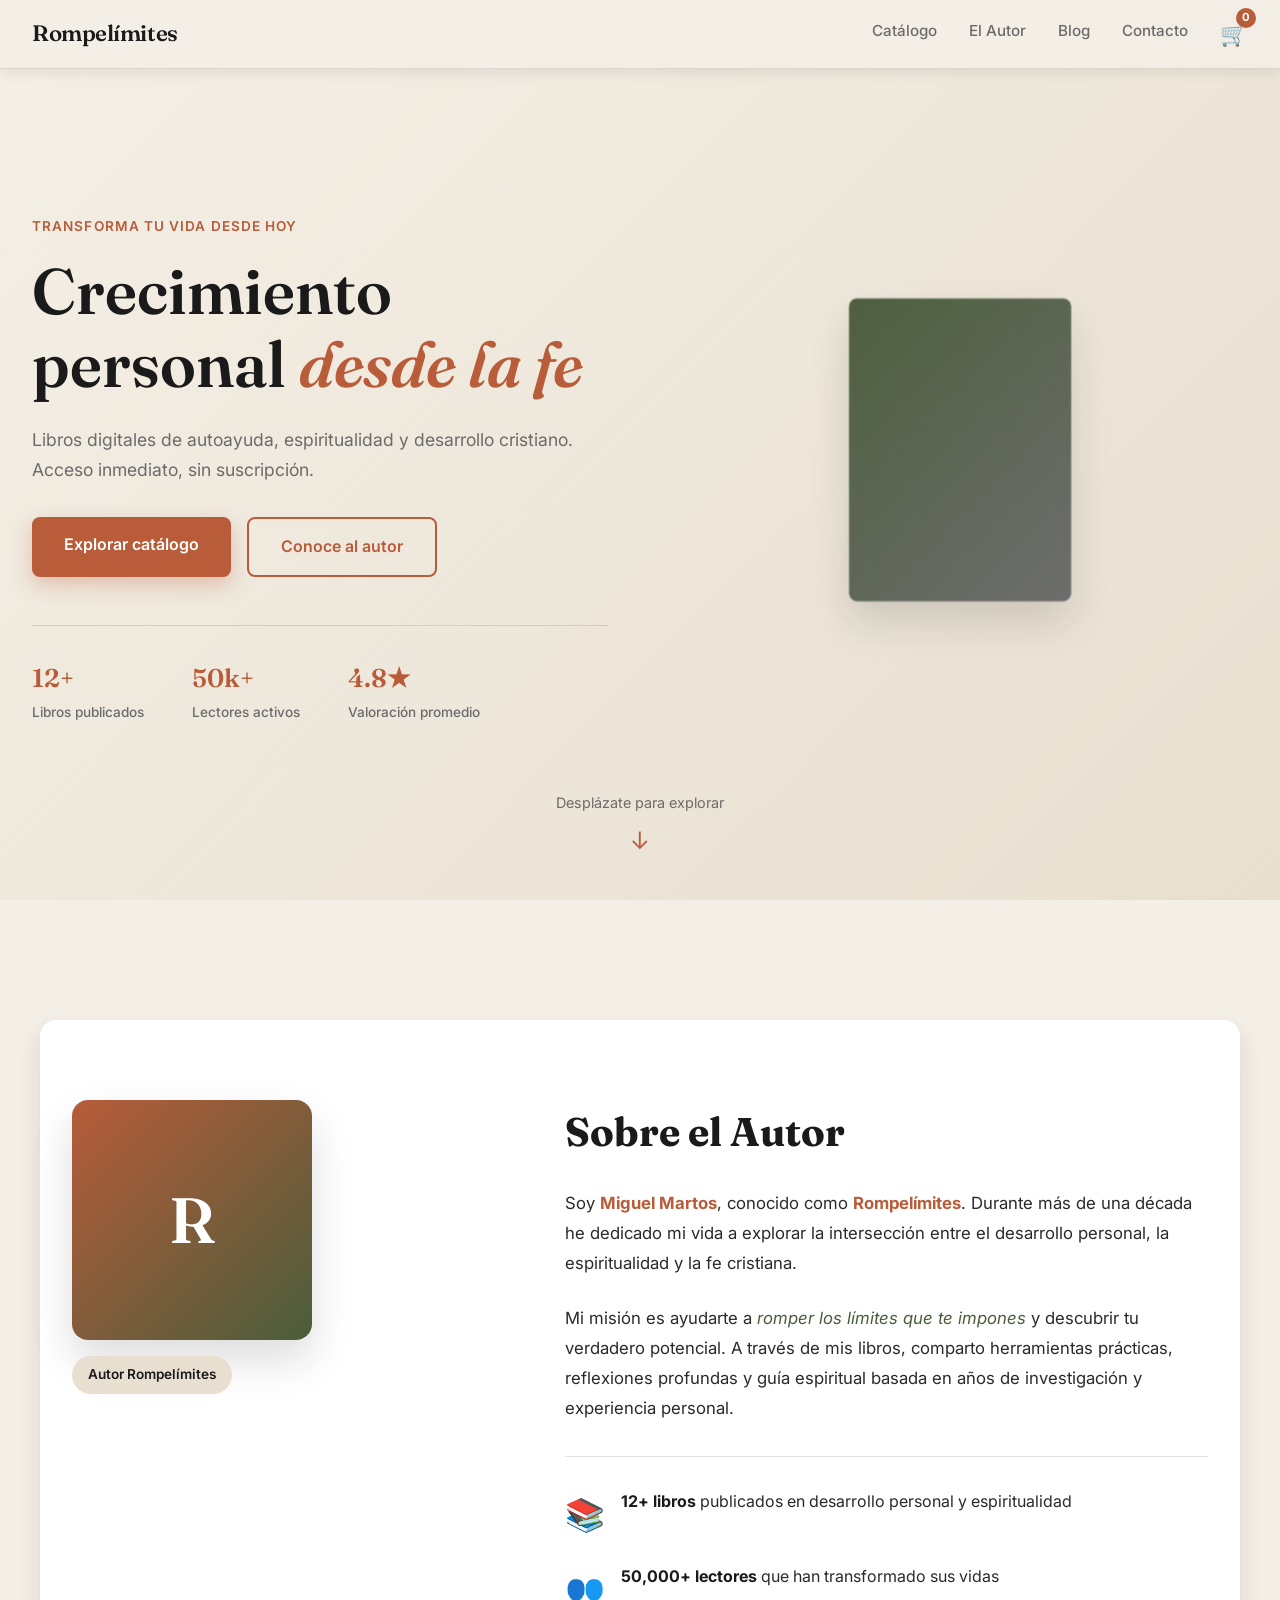
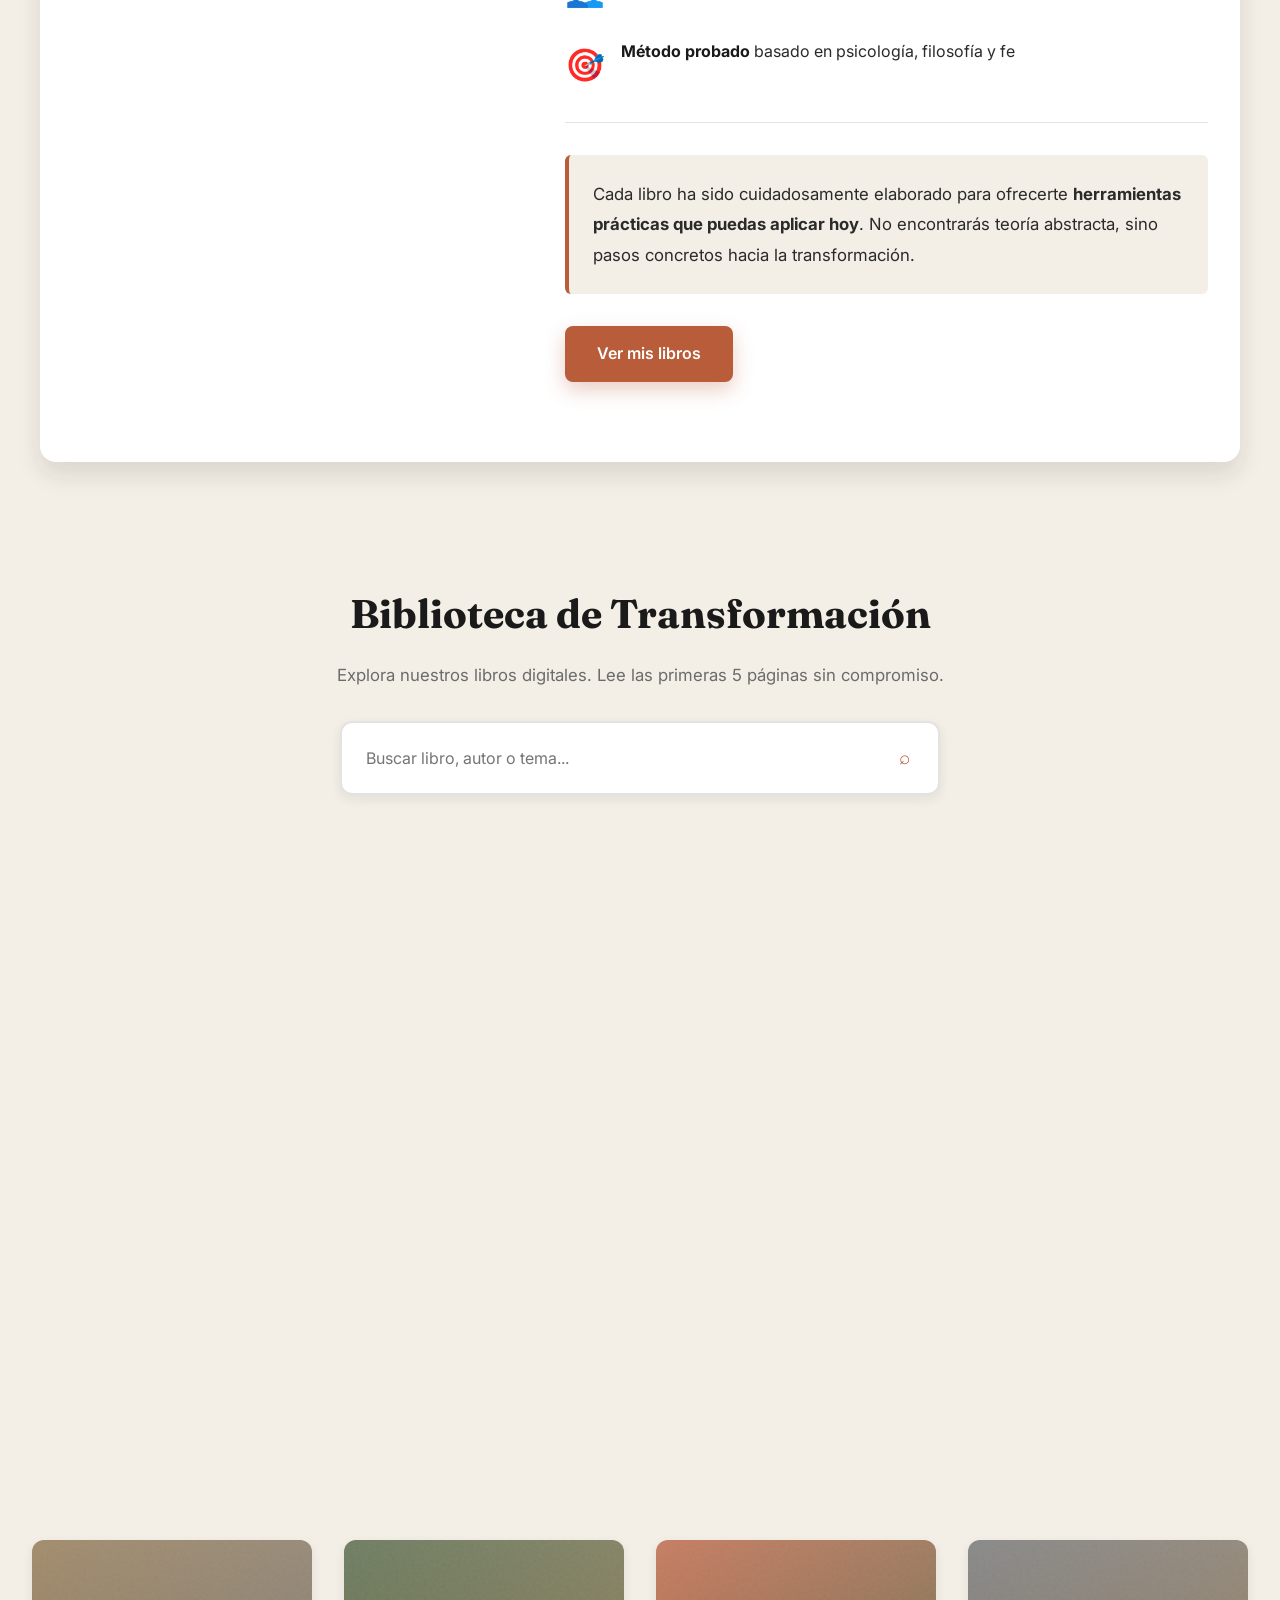
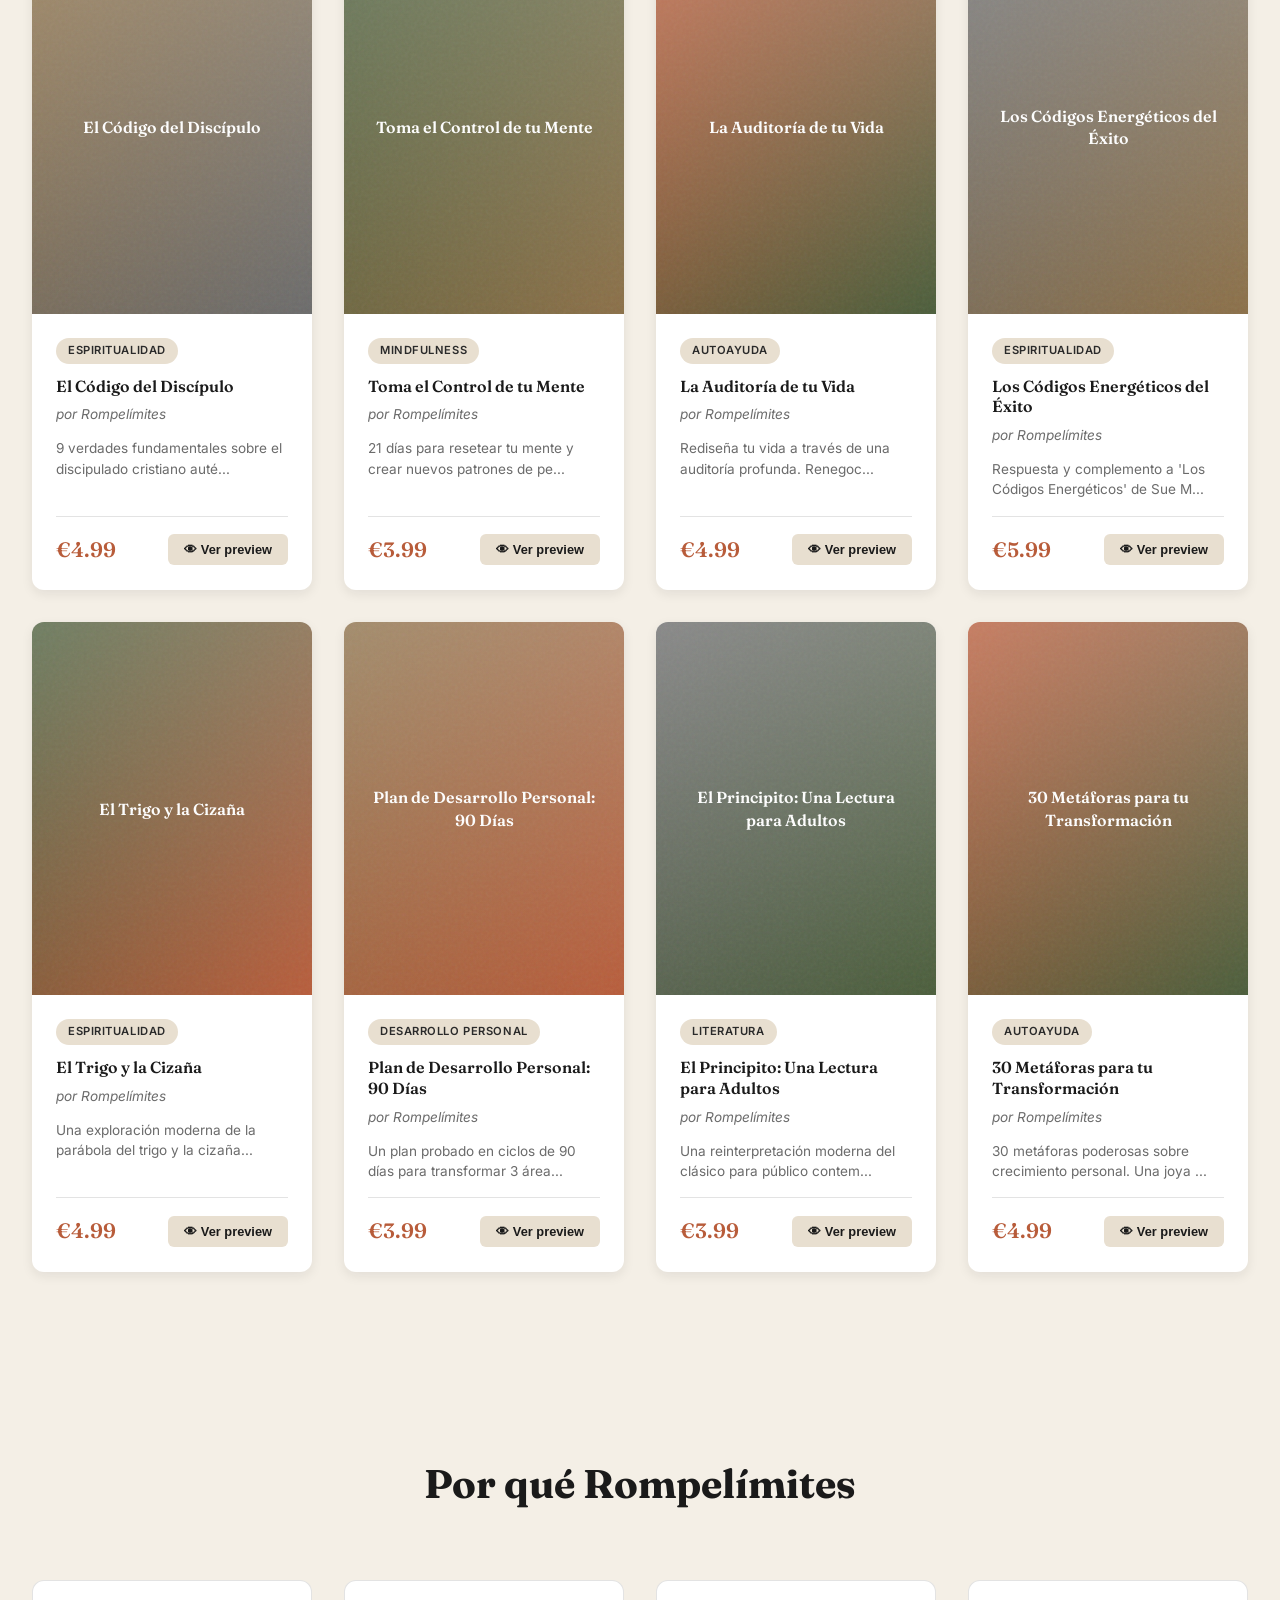
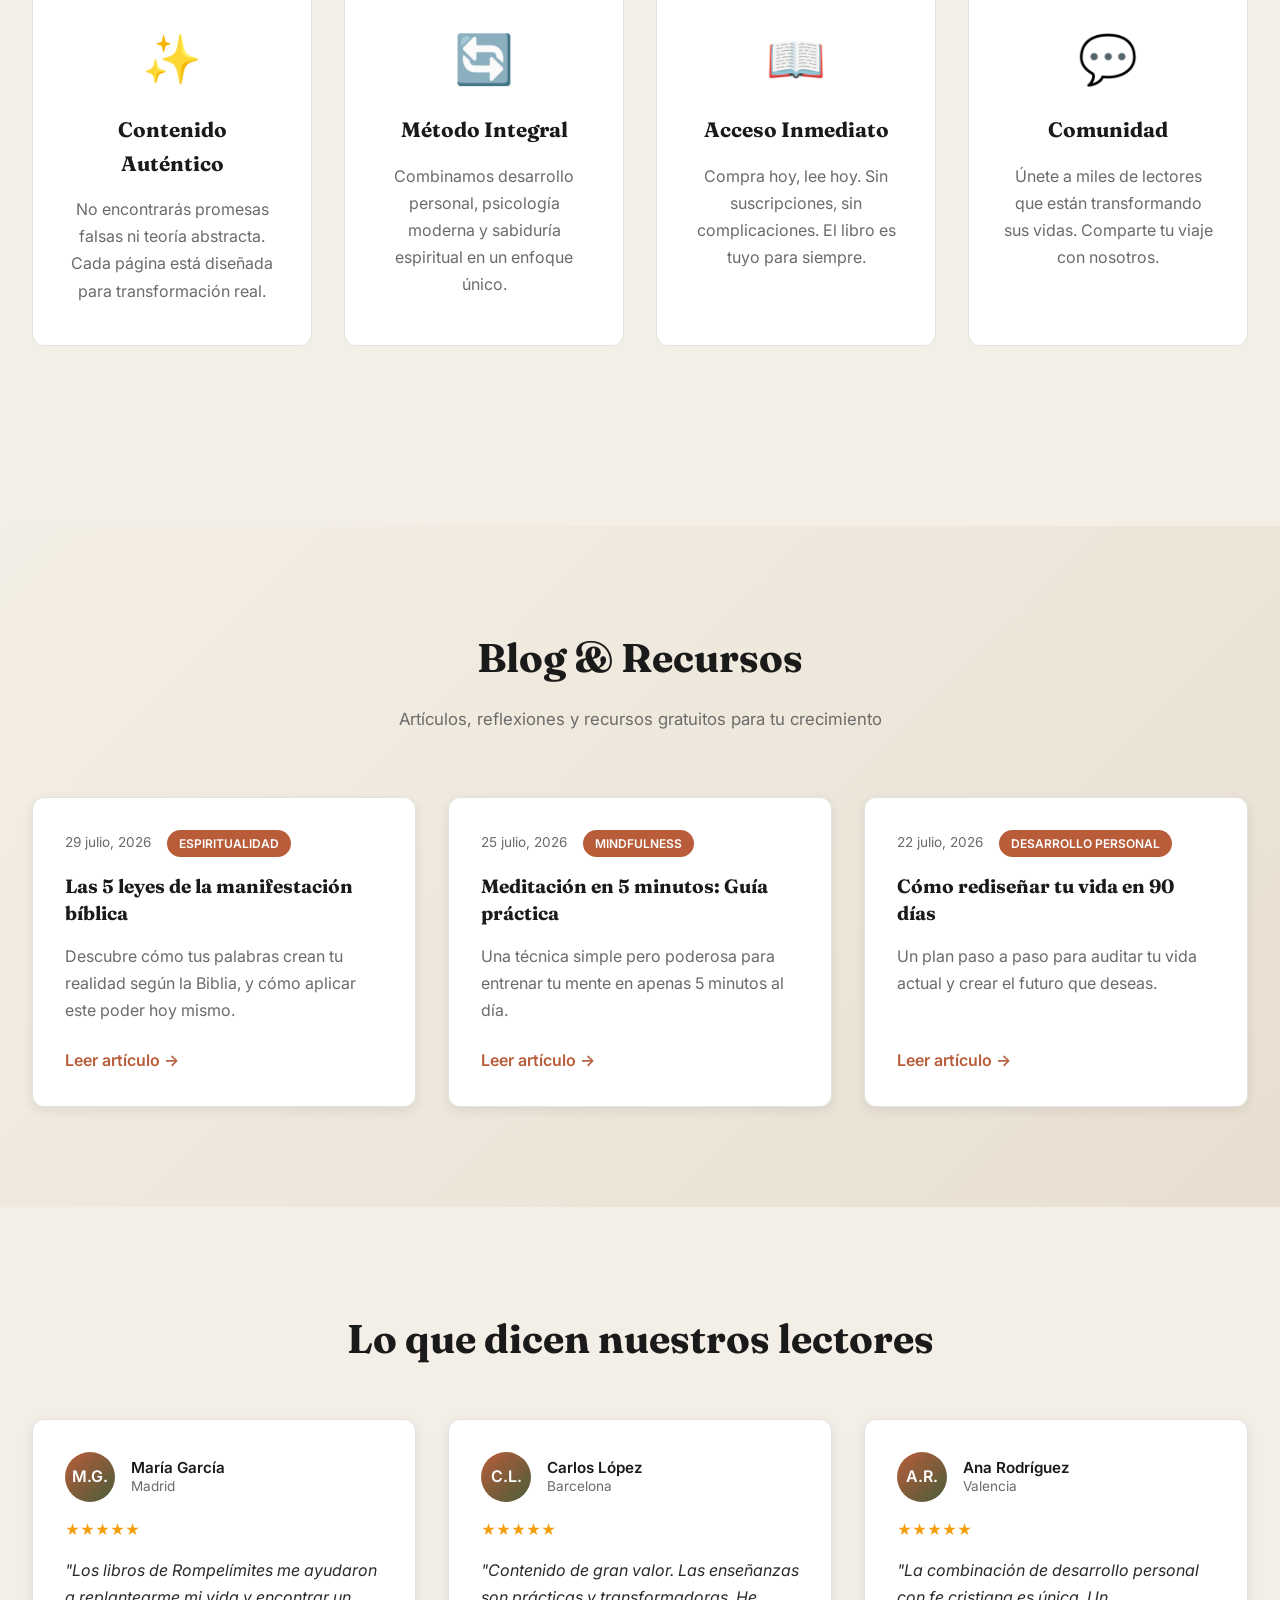
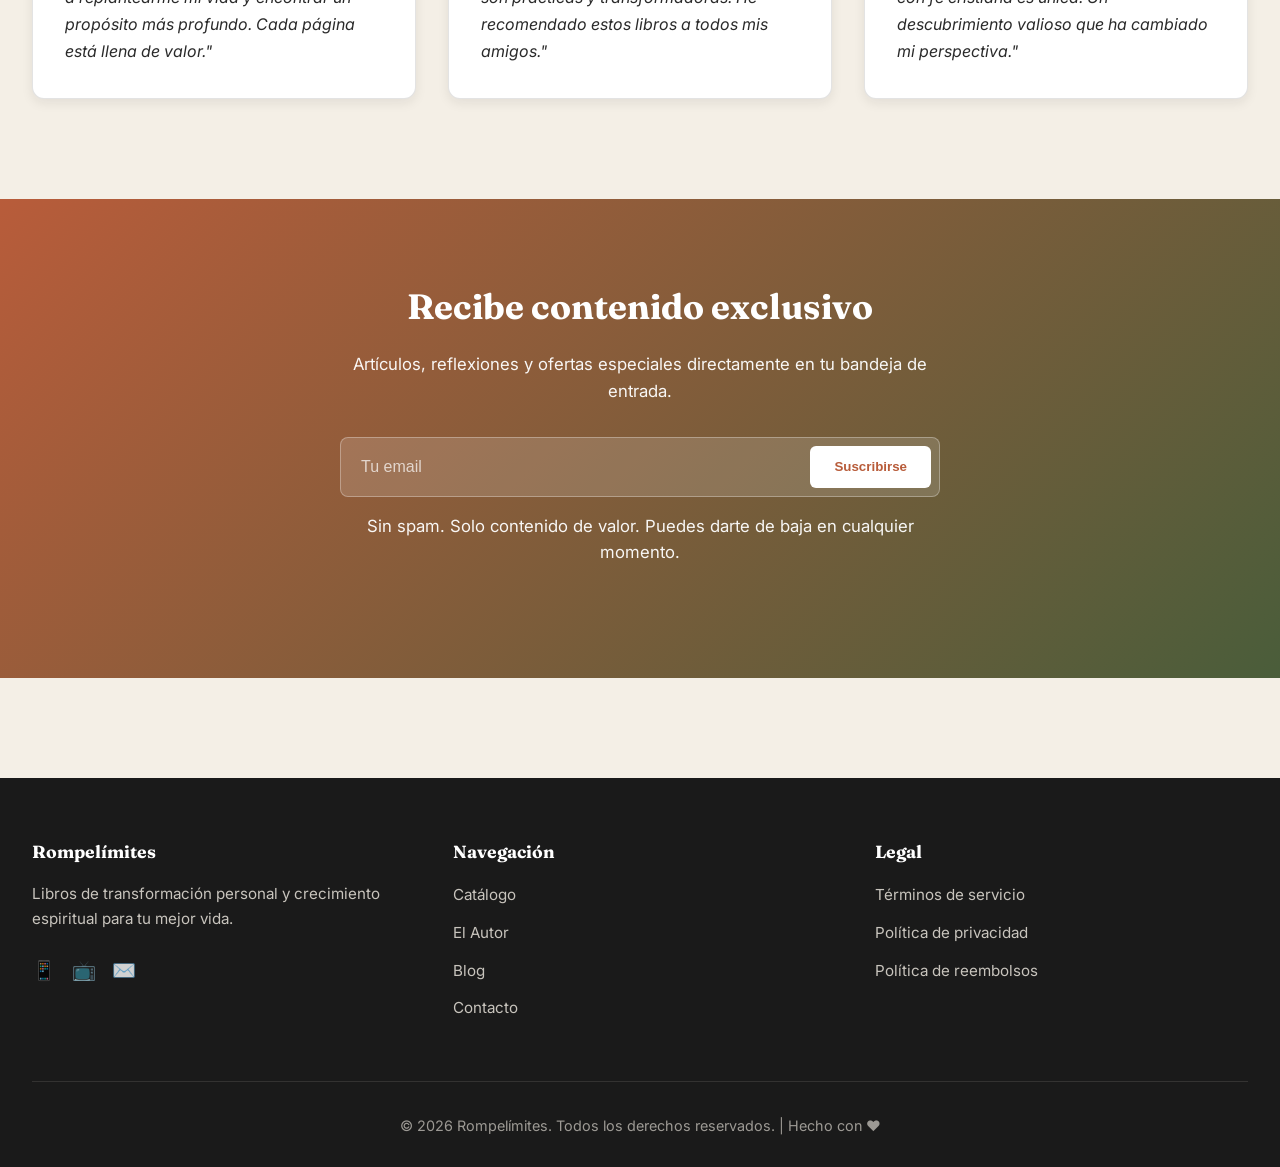
==== index-v2.html @ bf30312d "✨ Versión premium: Hero mejorado, sección de autor, blog, elementos interactivos y diseño editorial " ====
<!DOCTYPE html>
<html lang="es">
<head>
  <meta charset="UTF-8">
  <meta name="viewport" content="width=device-width, initial-scale=1.0">
  <title>Rompelímites — Libros de Transformación Personal y Espiritual</title>
  <link rel="stylesheet" href="assets/css/style-v2.css?v=20260730">
  <link href="https://fonts.googleapis.com/css2?family=Fraunces:ital,opsz,wght@0,9..144,400;0,9..144,600;1,9..144,400;1,9..144,600&family=Inter:wght@300;400;500;600;700&display=swap" rel="stylesheet">
</head>
<body>

<!-- NAV STICKY -->
<nav class="nav-main">
  <div class="nav-container">
    <a href="index-v2.html" class="nav-logo">Rompelímites</a>
    <div class="nav-menu">
      <a href="#catalogo" class="nav-link">Catálogo</a>
      <a href="#autor" class="nav-link">El Autor</a>
      <a href="#blog" class="nav-link">Blog</a>
      <a href="contacto.html" class="nav-link">Contacto</a>
      <a href="carrito.html" class="nav-cart">
        <span class="cart-icon">🛒</span>
        <span class="cart-count" id="cart-count">0</span>
      </a>
    </div>
  </div>
</nav>

<!-- ===== HERO SECTION ===== -->
<section class="hero-v2">
  <div class="hero-background">
    <div class="hero-pattern"></div>
    <div class="hero-gradient"></div>
  </div>
  
  <div class="hero-content-v2">
    <div class="hero-text">
      <p class="hero-kicker">Transforma tu vida desde hoy</p>
      <h1 class="hero-title-main">
        <span class="title-word">Crecimiento</span>
        <span class="title-word">personal</span>
        <span class="title-word accent">desde la fe</span>
      </h1>
      <p class="hero-subtitle">Libros digitales de autoayuda, espiritualidad y desarrollo cristiano. Acceso inmediato, sin suscripción.</p>
      
      <div class="hero-cta-group">
        <a href="#catalogo" class="cta-primary">Explorar catálogo</a>
        <a href="#autor" class="cta-secondary">Conoce al autor</a>
      </div>
      
      <div class="hero-stats">
        <div class="stat">
          <span class="stat-number">12+</span>
          <span class="stat-label">Libros publicados</span>
        </div>
        <div class="stat">
          <span class="stat-number">50k+</span>
          <span class="stat-label">Lectores activos</span>
        </div>
        <div class="stat">
          <span class="stat-number">4.8★</span>
          <span class="stat-label">Valoración promedio</span>
        </div>
      </div>
    </div>
    
    <div class="hero-visual">
      <div class="featured-book-3d">
        <div class="book-stack">
          <div class="book book-1"></div>
          <div class="book book-2"></div>
          <div class="book book-3"></div>
        </div>
      </div>
    </div>
  </div>
  
  <div class="scroll-indicator">
    <span>Desplázate para explorar</span>
    <div class="scroll-arrow">↓</div>
  </div>
</section>

<!-- ===== ABOUT AUTHOR SECTION ===== -->
<section class="author-section" id="autor">
  <div class="author-container">
    <div class="author-image">
      <div class="author-avatar">
        <span class="avatar-initial">R</span>
      </div>
      <div class="author-badge">Autor Rompelímites</div>
    </div>
    
    <div class="author-content">
      <h2>Sobre el Autor</h2>
      
      <p class="author-bio">
        Soy <strong>Miguel Martos</strong>, conocido como <strong>Rompelímites</strong>. Durante más de una década he dedicado mi vida a explorar la intersección entre el desarrollo personal, la espiritualidad y la fe cristiana.
      </p>
      
      <p class="author-bio">
        Mi misión es ayudarte a <em>romper los límites que te impones</em> y descubrir tu verdadero potencial. A través de mis libros, comparto herramientas prácticas, reflexiones profundas y guía espiritual basada en años de investigación y experiencia personal.
      </p>
      
      <div class="author-highlights">
        <div class="highlight">
          <div class="highlight-icon">📚</div>
          <p><strong>12+ libros</strong> publicados en desarrollo personal y espiritualidad</p>
        </div>
        <div class="highlight">
          <div class="highlight-icon">👥</div>
          <p><strong>50,000+ lectores</strong> que han transformado sus vidas</p>
        </div>
        <div class="highlight">
          <div class="highlight-icon">🎯</div>
          <p><strong>Método probado</strong> basado en psicología, filosofía y fe</p>
        </div>
      </div>
      
      <p class="author-message">
        Cada libro ha sido cuidadosamente elaborado para ofrecerte <strong>herramientas prácticas que puedas aplicar hoy</strong>. No encontrarás teoría abstracta, sino pasos concretos hacia la transformación.
      </p>
      
      <div class="author-cta">
        <a href="#catalogo" class="cta-button">Ver mis libros</a>
      </div>
    </div>
  </div>
</section>

<!-- ===== CATALOG SECTION ===== -->
<section class="catalog-v2" id="catalogo">
  <div class="catalog-header-v2">
    <h2>Biblioteca de Transformación</h2>
    <p>Explora nuestros libros digitales. Lee las primeras 5 páginas sin compromiso.</p>
    
    <form class="search-bar" id="search-form">
      <input type="text" id="search-input" placeholder="Buscar libro, autor o tema..." />
      <button type="submit">⌕</button>
    </form>
  </div>
  
  <div class="books-grid-v2" id="books-grid"></div>
</section>

<!-- ===== VALUES SECTION ===== -->
<section class="values-section">
  <h2>Por qué Rompelímites</h2>
  
  <div class="values-grid">
    <div class="value-card">
      <div class="value-icon">✨</div>
      <h3>Contenido Auténtico</h3>
      <p>No encontrarás promesas falsas ni teoría abstracta. Cada página está diseñada para transformación real.</p>
    </div>
    
    <div class="value-card">
      <div class="value-icon">🔄</div>
      <h3>Método Integral</h3>
      <p>Combinamos desarrollo personal, psicología moderna y sabiduría espiritual en un enfoque único.</p>
    </div>
    
    <div class="value-card">
      <div class="value-icon">📖</div>
      <h3>Acceso Inmediato</h3>
      <p>Compra hoy, lee hoy. Sin suscripciones, sin complicaciones. El libro es tuyo para siempre.</p>
    </div>
    
    <div class="value-card">
      <div class="value-icon">💬</div>
      <h3>Comunidad</h3>
      <p>Únete a miles de lectores que están transformando sus vidas. Comparte tu viaje con nosotros.</p>
    </div>
  </div>
</section>

<!-- ===== BLOG SECTION ===== -->
<section class="blog-section" id="blog">
  <div class="blog-header">
    <h2>Blog & Recursos</h2>
    <p>Artículos, reflexiones y recursos gratuitos para tu crecimiento</p>
  </div>
  
  <div class="blog-grid">
    <article class="blog-card">
      <div class="blog-meta">
        <span class="blog-date">29 julio, 2026</span>
        <span class="blog-category">Espiritualidad</span>
      </div>
      <h3>Las 5 leyes de la manifestación bíblica</h3>
      <p>Descubre cómo tus palabras crean tu realidad según la Biblia, y cómo aplicar este poder hoy mismo.</p>
      <a href="#" class="blog-link">Leer artículo →</a>
    </article>
    
    <article class="blog-card">
      <div class="blog-meta">
        <span class="blog-date">25 julio, 2026</span>
        <span class="blog-category">Mindfulness</span>
      </div>
      <h3>Meditación en 5 minutos: Guía práctica</h3>
      <p>Una técnica simple pero poderosa para entrenar tu mente en apenas 5 minutos al día.</p>
      <a href="#" class="blog-link">Leer artículo →</a>
    </article>
    
    <article class="blog-card">
      <div class="blog-meta">
        <span class="blog-date">22 julio, 2026</span>
        <span class="blog-category">Desarrollo Personal</span>
      </div>
      <h3>Cómo rediseñar tu vida en 90 días</h3>
      <p>Un plan paso a paso para auditar tu vida actual y crear el futuro que deseas.</p>
      <a href="#" class="blog-link">Leer artículo →</a>
    </article>
  </div>
</section>

<!-- ===== TESTIMONIALS SECTION ===== -->
<section class="testimonials-v2">
  <h2>Lo que dicen nuestros lectores</h2>
  
  <div class="testimonials-carousel">
    <div class="testimonial-card-v2">
      <div class="testimonial-header">
        <div class="testimonial-avatar">M.G.</div>
        <div class="testimonial-meta">
          <p class="testimonial-name">María García</p>
          <p class="testimonial-location">Madrid</p>
        </div>
      </div>
      <div class="testimonial-rating">★★★★★</div>
      <p class="testimonial-text">"Los libros de Rompelímites me ayudaron a replantearme mi vida y encontrar un propósito más profundo. Cada página está llena de valor."</p>
    </div>
    
    <div class="testimonial-card-v2">
      <div class="testimonial-header">
        <div class="testimonial-avatar">C.L.</div>
        <div class="testimonial-meta">
          <p class="testimonial-name">Carlos López</p>
          <p class="testimonial-location">Barcelona</p>
        </div>
      </div>
      <div class="testimonial-rating">★★★★★</div>
      <p class="testimonial-text">"Contenido de gran valor. Las enseñanzas son prácticas y transformadoras. He recomendado estos libros a todos mis amigos."</p>
    </div>
    
    <div class="testimonial-card-v2">
      <div class="testimonial-header">
        <div class="testimonial-avatar">A.R.</div>
        <div class="testimonial-meta">
          <p class="testimonial-name">Ana Rodríguez</p>
          <p class="testimonial-location">Valencia</p>
        </div>
      </div>
      <div class="testimonial-rating">★★★★★</div>
      <p class="testimonial-text">"La combinación de desarrollo personal con fe cristiana es única. Un descubrimiento valioso que ha cambiado mi perspectiva."</p>
    </div>
  </div>
</section>

<!-- ===== NEWSLETTER SECTION ===== -->
<section class="newsletter-section">
  <div class="newsletter-content">
    <h2>Recibe contenido exclusivo</h2>
    <p>Artículos, reflexiones y ofertas especiales directamente en tu bandeja de entrada.</p>
    
    <form class="newsletter-form" id="newsletter-form">
      <input type="email" placeholder="Tu email" required />
      <button type="submit">Suscribirse</button>
    </form>
    
    <p class="newsletter-note">Sin spam. Solo contenido de valor. Puedes darte de baja en cualquier momento.</p>
  </div>
</section>

<!-- ===== FOOTER ===== -->
<footer class="footer-v2">
  <div class="footer-content-v2">
    <div class="footer-section-v2">
      <h4>Rompelímites</h4>
      <p>Libros de transformación personal y crecimiento espiritual para tu mejor vida.</p>
      <div class="social-links">
        <a href="#" title="Instagram">📱</a>
        <a href="#" title="YouTube">📺</a>
        <a href="#" title="Email">✉️</a>
      </div>
    </div>
    
    <div class="footer-section-v2">
      <h4>Navegación</h4>
      <ul>
        <li><a href="#catalogo">Catálogo</a></li>
        <li><a href="#autor">El Autor</a></li>
        <li><a href="#blog">Blog</a></li>
        <li><a href="contacto.html">Contacto</a></li>
      </ul>
    </div>
    
    <div class="footer-section-v2">
      <h4>Legal</h4>
      <ul>
        <li><a href="#">Términos de servicio</a></li>
        <li><a href="#">Política de privacidad</a></li>
        <li><a href="#">Política de reembolsos</a></li>
      </ul>
    </div>
  </div>
  
  <div class="footer-bottom">
    <p>© 2026 Rompelímites. Todos los derechos reservados. | Hecho con ❤️</p>
  </div>
</footer>

<!-- MODAL -->
<div class="modal" id="book-modal">
  <div class="modal-content">
    <button class="modal-close" id="modal-close">✕</button>
    <div class="modal-inner">
      <div class="modal-preview">
        <div class="preview-pages" id="preview-pages"></div>
      </div>
      <div class="modal-info">
        <h2 id="modal-title"></h2>
        <p id="modal-author"></p>
        <p class="modal-description" id="modal-description"></p>
        <div class="modal-price">
          <span class="price" id="modal-price">€0.00</span>
        </div>
        <button class="btn btn-primary" id="add-to-cart-btn">Comprar ahora</button>
        <p class="modal-note">📖 Lee las primeras 5 páginas antes de comprar</p>
      </div>
    </div>
  </div>
</modal>

<script src="assets/js/app-v2.js?v=20260730"></script>
</body>
</html>
---- assets/css/style-v2.css ----
:root {
  --primary: #b85c3a;
  --secondary: #4a5d3a;
  --tertiary: #8b6f47;
  --bg: #f4efe6;
  --bg-2: #e8dfd0;
  --paper: #ffffff;
  --ink: #1a1a1a;
  --ink-soft: #2a2a2a;
  --ink-mute: #6b6b6b;
  --line: rgba(26, 26, 26, 0.12);
  --shadow-sm: 0 4px 12px rgba(26, 26, 26, 0.08);
  --shadow-md: 0 12px 24px rgba(26, 26, 26, 0.12);
  --shadow-lg: 0 20px 40px rgba(26, 26, 26, 0.15);
}

* {
  margin: 0;
  padding: 0;
  box-sizing: border-box;
}

html {
  scroll-behavior: smooth;
  scroll-padding-top: 80px;
}

body {
  background-color: var(--bg);
  color: var(--ink);
  font-family: 'Inter', -apple-system, BlinkMacSystemFont, 'Segoe UI', sans-serif;
  line-height: 1.6;
  font-weight: 400;
  font-size: 16px;
  overflow-x: hidden;
}

/* ===== NAVIGATION ===== */
.nav-main {
  position: fixed;
  top: 0;
  left: 0;
  right: 0;
  z-index: 1000;
  background: rgba(244, 239, 230, 0.95);
  backdrop-filter: blur(10px);
  border-bottom: 1px solid var(--line);
  padding: 1rem 0;
  transition: all 0.3s ease;
  box-shadow: var(--shadow-sm);
}

.nav-container {
  max-width: 1400px;
  margin: 0 auto;
  padding: 0 2rem;
  display: flex;
  justify-content: space-between;
  align-items: center;
}

.nav-logo {
  font-family: 'Fraunces', serif;
  font-size: 1.4rem;
  font-weight: 600;
  color: var(--ink);
  text-decoration: none;
  letter-spacing: -0.02em;
  transition: all 0.3s ease;
}

.nav-logo:hover {
  color: var(--primary);
  transform: translateY(-2px);
}

.nav-menu {
  display: flex;
  gap: 2rem;
  align-items: center;
}

.nav-link {
  text-decoration: none;
  color: var(--ink-mute);
  font-size: 0.95rem;
  font-weight: 500;
  transition: all 0.3s ease;
  border-bottom: 2px solid transparent;
  padding-bottom: 0.25rem;
  position: relative;
}

.nav-link::after {
  content: '';
  position: absolute;
  bottom: -8px;
  left: 0;
  width: 0;
  height: 2px;
  background: var(--primary);
  transition: width 0.3s ease;
}

.nav-link:hover {
  color: var(--primary);
}

.nav-link:hover::after {
  width: 100%;
}

.nav-cart {
  position: relative;
  text-decoration: none;
  color: var(--ink);
  font-size: 1.4rem;
  cursor: pointer;
  transition: transform 0.3s ease;
}

.nav-cart:hover {
  transform: scale(1.1) rotate(10deg);
}

.cart-count {
  position: absolute;
  top: -8px;
  right: -8px;
  background: var(--primary);
  color: white;
  border-radius: 50%;
  width: 20px;
  height: 20px;
  display: flex;
  align-items: center;
  justify-content: center;
  font-size: 0.7rem;
  font-weight: 700;
  min-width: 20px;
  animation: pulse 0.5s ease;
}

@keyframes pulse {
  0% { transform: scale(0.8); }
  100% { transform: scale(1); }
}

/* ===== HERO V2 ===== */
.hero-v2 {
  position: relative;
  min-height: 100vh;
  display: flex;
  align-items: center;
  justify-content: center;
  padding: 120px 2rem 80px;
  overflow: hidden;
  margin-top: 0;
}

.hero-background {
  position: absolute;
  inset: 0;
  z-index: 0;
}

.hero-pattern {
  position: absolute;
  inset: 0;
  opacity: 0.5;
  background: 
    repeating-linear-gradient(
      45deg,
      transparent,
      transparent 35px,
      rgba(184, 92, 58, 0.05) 35px,
      rgba(184, 92, 58, 0.05) 70px
    );
}

.hero-gradient {
  position: absolute;
  inset: 0;
  background: linear-gradient(135deg, #f4efe6 0%, #e8dfd0 100%);
}

.hero-content-v2 {
  position: relative;
  z-index: 1;
  max-width: 1400px;
  display: grid;
  grid-template-columns: 1fr 1fr;
  gap: 4rem;
  align-items: center;
  width: 100%;
}

.hero-text {
  animation: fadeInLeft 0.8s ease 0.2s both;
}

@keyframes fadeInLeft {
  from {
    opacity: 0;
    transform: translateX(-40px);
  }
  to {
    opacity: 1;
    transform: translateX(0);
  }
}

.hero-kicker {
  font-size: 0.85rem;
  font-weight: 600;
  text-transform: uppercase;
  letter-spacing: 0.08em;
  color: var(--primary);
  margin-bottom: 1rem;
  animation: slideDown 0.6s ease;
}

@keyframes slideDown {
  from {
    opacity: 0;
    transform: translateY(-20px);
  }
  to {
    opacity: 1;
    transform: translateY(0);
  }
}

.hero-title-main {
  font-family: 'Fraunces', serif;
  font-size: clamp(2.2rem, 6vw, 4rem);
  font-weight: 600;
  line-height: 1.15;
  margin-bottom: 1.5rem;
  color: var(--ink);
}

.title-word {
  display: inline-block;
  animation: fadeInUp 0.8s ease forwards;
}

.title-word:nth-child(1) { animation-delay: 0.3s; }
.title-word:nth-child(2) { animation-delay: 0.4s; }
.title-word:nth-child(3) { animation-delay: 0.5s; }

.title-word.accent {
  color: var(--primary);
  font-style: italic;
}

@keyframes fadeInUp {
  from {
    opacity: 0;
    transform: translateY(30px);
  }
  to {
    opacity: 1;
    transform: translateY(0);
  }
}

.hero-subtitle {
  font-size: 1.1rem;
  color: var(--ink-mute);
  margin-bottom: 2rem;
  line-height: 1.7;
  animation: fadeInUp 0.8s ease 0.6s both;
}

.hero-cta-group {
  display: flex;
  gap: 1rem;
  margin-bottom: 3rem;
  animation: fadeInUp 0.8s ease 0.7s both;
  flex-wrap: wrap;
}

.cta-primary, .cta-secondary {
  padding: 0.95rem 2rem;
  border-radius: 8px;
  text-decoration: none;
  font-weight: 600;
  font-size: 1rem;
  transition: all 0.3s cubic-bezier(0.34, 1.56, 0.64, 1);
  cursor: pointer;
  border: none;
  display: inline-block;
  text-align: center;
}

.cta-primary {
  background: var(--primary);
  color: white;
  box-shadow: 0 8px 20px rgba(184, 92, 58, 0.3);
}

.cta-primary:hover {
  transform: translateY(-4px);
  box-shadow: 0 12px 32px rgba(184, 92, 58, 0.4);
  background: #a04e2f;
}

.cta-secondary {
  background: transparent;
  color: var(--primary);
  border: 2px solid var(--primary);
}

.cta-secondary:hover {
  background: var(--primary);
  color: white;
  transform: translateY(-2px);
}

.hero-stats {
  display: flex;
  gap: 3rem;
  padding-top: 2rem;
  border-top: 1px solid var(--line);
  animation: fadeInUp 0.8s ease 0.8s both;
}

.stat {
  display: flex;
  flex-direction: column;
  gap: 0.25rem;
}

.stat-number {
  font-family: 'Fraunces', serif;
  font-size: 1.6rem;
  font-weight: 600;
  color: var(--primary);
}

.stat-label {
  font-size: 0.85rem;
  color: var(--ink-mute);
  font-weight: 500;
}

.hero-visual {
  animation: fadeInRight 0.8s ease 0.3s both;
  position: relative;
  height: 500px;
  display: flex;
  align-items: center;
  justify-content: center;
}

@keyframes fadeInRight {
  from {
    opacity: 0;
    transform: translateX(40px);
  }
  to {
    opacity: 1;
    transform: translateX(0);
  }
}

.featured-book-3d {
  position: relative;
  width: 300px;
  height: 400px;
  perspective: 1000px;
}

.book-stack {
  position: relative;
  width: 100%;
  height: 100%;
  transform-style: preserve-3d;
  animation: float 3s ease-in-out infinite;
}

@keyframes float {
  0%, 100% { transform: translateY(0) rotateZ(5deg); }
  50% { transform: translateY(-20px) rotateZ(-5deg); }
}

.book {
  position: absolute;
  width: 220px;
  height: 300px;
  border-radius: 8px;
  box-shadow: var(--shadow-lg);
  background: linear-gradient(135deg, var(--primary) 0%, var(--secondary) 100%);
  display: flex;
  align-items: center;
  justify-content: center;
  color: white;
  font-family: 'Fraunces', serif;
  font-weight: 600;
  text-align: center;
  padding: 2rem;
  font-size: 0.9rem;
  line-height: 1.4;
  overflow: hidden;
}

.book::before {
  content: '';
  position: absolute;
  inset: 0;
  background: url('data:image/svg+xml,<svg xmlns="http://www.w3.org/2000/svg" viewBox="0 0 100 100"><defs><filter id="noise"><feTurbulence type="fractalNoise" baseFrequency="0.9" numOctaves="4"/></filter></defs><rect width="100" height="100" fill="white" filter="url(%23noise)"/></svg>');
  opacity: 0.08;
  z-index: 0;
}

.book-1 {
  left: 0;
  top: 0;
  background: linear-gradient(135deg, #b85c3a 0%, #8b6f47 100%);
  transform: translateZ(30px) rotateY(8deg) rotateX(-5deg);
}

.book-2 {
  left: 20px;
  top: 15px;
  background: linear-gradient(135deg, #8b6f47 0%, #4a5d3a 100%);
  transform: translateZ(20px) rotateY(4deg) rotateX(-3deg);
  z-index: 2;
}

.book-3 {
  left: 40px;
  top: 30px;
  background: linear-gradient(135deg, #4a5d3a 0%, #6b6b6b 100%);
  transform: translateZ(10px) rotateY(0deg) rotateX(0deg);
  z-index: 1;
}

.scroll-indicator {
  position: absolute;
  bottom: 40px;
  left: 50%;
  transform: translateX(-50%);
  text-align: center;
  animation: bounce 2s infinite;
  cursor: pointer;
  z-index: 10;
}

@keyframes bounce {
  0%, 100% { transform: translateX(-50%) translateY(0); }
  50% { transform: translateX(-50%) translateY(-10px); }
}

.scroll-indicator span {
  font-size: 0.9rem;
  color: var(--ink-mute);
  display: block;
  margin-bottom: 0.5rem;
}

.scroll-arrow {
  font-size: 1.5rem;
  color: var(--primary);
  animation: bounce-arrow 1.5s infinite;
}

@keyframes bounce-arrow {
  0%, 100% { opacity: 0.5; transform: translateY(0); }
  50% { opacity: 1; transform: translateY(8px); }
}

/* ===== AUTHOR SECTION ===== */
.author-section {
  max-width: 1200px;
  margin: 120px auto;
  padding: 80px 2rem;
  background: var(--paper);
  border-radius: 16px;
  box-shadow: var(--shadow-md);
}

.author-container {
  display: grid;
  grid-template-columns: 1fr 1.5fr;
  gap: 4rem;
  align-items: start;
}

.author-image {
  position: sticky;
  top: 120px;
  animation: fadeInLeft 0.8s ease;
}

.author-avatar {
  width: 240px;
  height: 240px;
  border-radius: 16px;
  background: linear-gradient(135deg, var(--primary) 0%, var(--secondary) 100%);
  display: flex;
  align-items: center;
  justify-content: center;
  color: white;
  font-size: 4rem;
  font-weight: 600;
  font-family: 'Fraunces', serif;
  box-shadow: var(--shadow-lg);
  margin-bottom: 1rem;
}

.author-badge {
  display: inline-block;
  background: var(--bg-2);
  padding: 0.5rem 1rem;
  border-radius: 20px;
  font-size: 0.85rem;
  font-weight: 600;
  color: var(--ink);
  text-align: center;
}

.author-content h2 {
  font-family: 'Fraunces', serif;
  font-size: 2.5rem;
  margin-bottom: 1.5rem;
  color: var(--ink);
}

.author-bio {
  font-size: 1.05rem;
  line-height: 1.8;
  color: var(--ink-soft);
  margin-bottom: 1.5rem;
}

.author-bio strong {
  color: var(--primary);
}

.author-bio em {
  font-style: italic;
  color: var(--secondary);
}

.author-highlights {
  display: grid;
  grid-template-columns: 1fr;
  gap: 1.5rem;
  margin: 2rem 0;
  padding: 2rem 0;
  border-top: 1px solid var(--line);
  border-bottom: 1px solid var(--line);
}

.highlight {
  display: flex;
  gap: 1rem;
  align-items: flex-start;
}

.highlight-icon {
  font-size: 2rem;
  flex-shrink: 0;
}

.highlight p {
  margin: 0;
  color: var(--ink-soft);
  line-height: 1.6;
}

.highlight p strong {
  color: var(--ink);
}

.author-message {
  font-size: 1.05rem;
  line-height: 1.8;
  color: var(--ink-soft);
  margin-top: 2rem;
  padding: 1.5rem;
  background: var(--bg);
  border-left: 4px solid var(--primary);
  border-radius: 6px;
}

.author-cta {
  margin-top: 2rem;
}

.cta-button {
  display: inline-block;
  padding: 0.95rem 2rem;
  background: var(--primary);
  color: white;
  border: none;
  border-radius: 8px;
  text-decoration: none;
  font-weight: 600;
  cursor: pointer;
  transition: all 0.3s ease;
  box-shadow: 0 8px 20px rgba(184, 92, 58, 0.3);
}

.cta-button:hover {
  transform: translateY(-4px);
  box-shadow: 0 12px 32px rgba(184, 92, 58, 0.4);
  background: #a04e2f;
}

/* ===== CATALOG V2 ===== */
.catalog-v2 {
  max-width: 1400px;
  margin: 100px auto;
  padding: 0 2rem;
}

.catalog-header-v2 {
  text-align: center;
  margin-bottom: 4rem;
}

.catalog-header-v2 h2 {
  font-family: 'Fraunces', serif;
  font-size: 2.5rem;
  margin-bottom: 1rem;
  color: var(--ink);
}

.catalog-header-v2 p {
  font-size: 1.05rem;
  color: var(--ink-mute);
  margin-bottom: 2rem;
}

.search-bar {
  display: flex;
  gap: 0.5rem;
  background: var(--paper);
  border: 2px solid var(--line);
  border-radius: 12px;
  padding: 0.75rem;
  max-width: 600px;
  margin: 0 auto;
  box-shadow: var(--shadow-sm);
  transition: all 0.3s ease;
}

.search-bar:focus-within {
  box-shadow: var(--shadow-md);
  border-color: var(--primary);
}

.search-bar input {
  flex: 1;
  border: none;
  outline: none;
  background: transparent;
  font-size: 1rem;
  padding: 0.75rem;
  font-family: inherit;
}

.search-bar button {
  background: transparent;
  border: none;
  padding: 0.75rem 1rem;
  cursor: pointer;
  font-size: 1.2rem;
  color: var(--primary);
  transition: transform 0.3s ease;
}

.search-bar button:hover {
  transform: scale(1.15);
}

.books-grid-v2 {
  display: grid;
  grid-template-columns: repeat(auto-fill, minmax(220px, 1fr));
  gap: 2rem;
  margin-top: 3rem;
}

.book-card-v2 {
  background: var(--paper);
  border-radius: 12px;
  overflow: hidden;
  box-shadow: var(--shadow-sm);
  transition: all 0.4s cubic-bezier(0.34, 1.56, 0.64, 1);
  cursor: pointer;
  display: flex;
  flex-direction: column;
  height: 100%;
  position: relative;
}

.book-card-v2:hover {
  transform: translateY(-16px) rotateZ(-1deg);
  box-shadow: var(--shadow-lg);
}

.book-cover-v2 {
  width: 100%;
  aspect-ratio: 3 / 4;
  background: linear-gradient(135deg, var(--primary) 0%, var(--tertiary) 100%);
  display: flex;
  align-items: center;
  justify-content: center;
  color: white;
  text-align: center;
  padding: 1.5rem;
  position: relative;
  overflow: hidden;
  font-family: 'Fraunces', serif;
  font-size: 1rem;
  font-weight: 600;
  line-height: 1.4;
}

.book-cover-v2::before {
  content: '';
  position: absolute;
  inset: 0;
  background: url('data:image/svg+xml,<svg xmlns="http://www.w3.org/2000/svg" viewBox="0 0 100 100"><defs><filter id="noise"><feTurbulence type="fractalNoise" baseFrequency="0.9" numOctaves="4"/></filter></defs><rect width="100" height="100" fill="white" filter="url(%23noise)"/></svg>');
  opacity: 0.08;
}

.book-cover-v2::after {
  content: '';
  position: absolute;
  inset: 0;
  background: linear-gradient(to bottom, rgba(255,255,255,0.2), transparent);
}

.book-info-v2 {
  padding: 1.5rem;
  flex: 1;
  display: flex;
  flex-direction: column;
}

.book-genre-v2 {
  display: inline-block;
  font-size: 0.7rem;
  background: var(--bg-2);
  color: var(--ink-soft);
  padding: 0.25rem 0.75rem;
  border-radius: 20px;
  margin-bottom: 0.75rem;
  text-transform: uppercase;
  letter-spacing: 0.05em;
  font-weight: 600;
  width: fit-content;
}

.book-title-v2 {
  font-family: 'Fraunces', serif;
  font-size: 1rem;
  font-weight: 600;
  margin-bottom: 0.5rem;
  color: var(--ink);
  line-height: 1.3;
}

.book-author-v2 {
  font-size: 0.85rem;
  color: var(--ink-mute);
  margin-bottom: 0.75rem;
  font-style: italic;
}

.book-description-v2 {
  font-size: 0.85rem;
  color: var(--ink-mute);
  margin-bottom: auto;
  line-height: 1.5;
}

.book-footer-v2 {
  display: flex;
  justify-content: space-between;
  align-items: center;
  margin-top: 1rem;
  padding-top: 1rem;
  border-top: 1px solid var(--line);
}

.book-price-v2 {
  font-family: 'Fraunces', serif;
  font-size: 1.3rem;
  font-weight: 600;
  color: var(--primary);
}

.book-preview-btn-v2 {
  background: var(--bg-2);
  border: none;
  color: var(--ink);
  padding: 0.5rem 1rem;
  border-radius: 6px;
  cursor: pointer;
  font-size: 0.8rem;
  font-weight: 600;
  transition: all 0.3s ease;
}

.book-preview-btn-v2:hover {
  background: var(--primary);
  color: white;
  transform: translateY(-2px);
}

/* ===== VALUES SECTION ===== */
.values-section {
  max-width: 1400px;
  margin: 100px auto;
  padding: 80px 2rem;
}

.values-section h2 {
  font-family: 'Fraunces', serif;
  font-size: 2.5rem;
  text-align: center;
  margin-bottom: 4rem;
  color: var(--ink);
}

.values-grid {
  display: grid;
  grid-template-columns: repeat(auto-fit, minmax(280px, 1fr));
  gap: 2rem;
}

.value-card {
  background: var(--paper);
  padding: 2.5rem 2rem;
  border-radius: 12px;
  border: 1px solid var(--line);
  text-align: center;
  transition: all 0.3s ease;
}

.value-card:hover {
  transform: translateY(-8px);
  box-shadow: var(--shadow-md);
  border-color: var(--primary);
}

.value-icon {
  font-size: 3rem;
  margin-bottom: 1rem;
  display: block;
}

.value-card h3 {
  font-family: 'Fraunces', serif;
  font-size: 1.3rem;
  margin-bottom: 1rem;
  color: var(--ink);
}

.value-card p {
  color: var(--ink-mute);
  line-height: 1.7;
}

/* ===== BLOG SECTION ===== */
.blog-section {
  background: linear-gradient(135deg, var(--bg) 0%, var(--bg-2) 100%);
  padding: 100px 2rem;
  margin: 100px 0;
}

.blog-header {
  max-width: 1400px;
  margin: 0 auto 4rem;
  text-align: center;
}

.blog-header h2 {
  font-family: 'Fraunces', serif;
  font-size: 2.5rem;
  margin-bottom: 1rem;
  color: var(--ink);
}

.blog-header p {
  font-size: 1.05rem;
  color: var(--ink-mute);
}

.blog-grid {
  max-width: 1400px;
  margin: 0 auto;
  display: grid;
  grid-template-columns: repeat(auto-fit, minmax(300px, 1fr));
  gap: 2rem;
}

.blog-card {
  background: var(--paper);
  padding: 2rem;
  border-radius: 12px;
  box-shadow: var(--shadow-sm);
  transition: all 0.3s ease;
  border: 1px solid var(--line);
  display: flex;
  flex-direction: column;
}

.blog-card:hover {
  transform: translateY(-8px);
  box-shadow: var(--shadow-md);
}

.blog-meta {
  display: flex;
  gap: 1rem;
  margin-bottom: 1rem;
  font-size: 0.85rem;
  align-items: center;
}

.blog-date {
  color: var(--ink-mute);
}

.blog-category {
  background: var(--primary);
  color: white;
  padding: 0.25rem 0.75rem;
  border-radius: 20px;
  font-weight: 600;
  font-size: 0.75rem;
  text-transform: uppercase;
}

.blog-card h3 {
  font-family: 'Fraunces', serif;
  font-size: 1.2rem;
  margin-bottom: 1rem;
  color: var(--ink);
  line-height: 1.4;
}

.blog-card p {
  color: var(--ink-mute);
  line-height: 1.7;
  margin-bottom: 1.5rem;
  flex: 1;
}

.blog-link {
  color: var(--primary);
  text-decoration: none;
  font-weight: 600;
  transition: all 0.3s ease;
}

.blog-link:hover {
  color: var(--secondary);
  gap: 8px;
}

/* ===== TESTIMONIALS V2 ===== */
.testimonials-v2 {
  max-width: 1400px;
  margin: 100px auto;
  padding: 0 2rem;
}

.testimonials-v2 h2 {
  font-family: 'Fraunces', serif;
  font-size: 2.5rem;
  text-align: center;
  margin-bottom: 3rem;
  color: var(--ink);
}

.testimonials-carousel {
  display: grid;
  grid-template-columns: repeat(auto-fit, minmax(300px, 1fr));
  gap: 2rem;
}

.testimonial-card-v2 {
  background: var(--paper);
  padding: 2rem;
  border-radius: 12px;
  border: 1px solid var(--line);
  box-shadow: var(--shadow-sm);
  transition: all 0.3s ease;
}

.testimonial-card-v2:hover {
  transform: translateY(-8px);
  box-shadow: var(--shadow-md);
}

.testimonial-header {
  display: flex;
  gap: 1rem;
  align-items: center;
  margin-bottom: 1rem;
}

.testimonial-avatar {
  width: 50px;
  height: 50px;
  border-radius: 50%;
  background: linear-gradient(135deg, var(--primary) 0%, var(--secondary) 100%);
  display: flex;
  align-items: center;
  justify-content: center;
  color: white;
  font-weight: 600;
  flex-shrink: 0;
}

.testimonial-meta p {
  margin: 0;
  line-height: 1.3;
}

.testimonial-name {
  font-weight: 600;
  color: var(--ink);
  font-size: 0.95rem;
}

.testimonial-location {
  color: var(--ink-mute);
  font-size: 0.85rem;
}

.testimonial-rating {
  color: #f59e0b;
  font-size: 0.9rem;
  margin-bottom: 1rem;
}

.testimonial-text {
  color: var(--ink-soft);
  line-height: 1.7;
  font-style: italic;
}

/* ===== NEWSLETTER SECTION ===== */
.newsletter-section {
  background: linear-gradient(135deg, var(--primary) 0%, var(--secondary) 100%);
  color: white;
  padding: 80px 2rem;
  text-align: center;
  margin: 100px 0;
}

.newsletter-content {
  max-width: 600px;
  margin: 0 auto;
}

.newsletter-section h2 {
  font-family: 'Fraunces', serif;
  font-size: 2.2rem;
  margin-bottom: 1rem;
}

.newsletter-section p {
  font-size: 1.05rem;
  opacity: 0.95;
  margin-bottom: 2rem;
}

.newsletter-form {
  display: flex;
  gap: 0.5rem;
  background: rgba(255, 255, 255, 0.15);
  border-radius: 8px;
  padding: 0.5rem;
  margin-bottom: 1rem;
  border: 1px solid rgba(255, 255, 255, 0.3);
}

.newsletter-form input {
  flex: 1;
  background: transparent;
  border: none;
  outline: none;
  color: white;
  padding: 0.75rem;
  font-size: 1rem;
}

.newsletter-form input::placeholder {
  color: rgba(255, 255, 255, 0.7);
}

.newsletter-form button {
  background: white;
  color: var(--primary);
  border: none;
  padding: 0.75rem 1.5rem;
  border-radius: 6px;
  font-weight: 600;
  cursor: pointer;
  transition: all 0.3s ease;
}

.newsletter-form button:hover {
  transform: scale(1.05);
  box-shadow: 0 4px 12px rgba(0, 0, 0, 0.2);
}

.newsletter-note {
  font-size: 0.85rem;
  opacity: 0.9;
}

/* ===== FOOTER V2 ===== */
.footer-v2 {
  background: var(--ink);
  color: var(--bg);
  padding: 60px 2rem 30px;
  margin-top: 80px;
}

.footer-content-v2 {
  max-width: 1400px;
  margin: 0 auto;
  display: grid;
  grid-template-columns: repeat(auto-fit, minmax(260px, 1fr));
  gap: 3rem;
  margin-bottom: 3rem;
}

.footer-section-v2 h4 {
  font-family: 'Fraunces', serif;
  font-size: 1.1rem;
  margin-bottom: 1rem;
  color: white;
}

.footer-section-v2 p {
  font-size: 0.95rem;
  opacity: 0.8;
  line-height: 1.6;
  margin-bottom: 1.5rem;
}

.footer-section-v2 ul {
  list-style: none;
}

.footer-section-v2 li {
  margin-bottom: 0.75rem;
}

.footer-section-v2 a {
  color: var(--bg);
  text-decoration: none;
  opacity: 0.8;
  transition: all 0.3s ease;
  font-size: 0.95rem;
}

.footer-section-v2 a:hover {
  opacity: 1;
  color: var(--primary);
}

.social-links {
  display: flex;
  gap: 1rem;
}

.social-links a {
  display: inline-block;
  font-size: 1.2rem;
  transition: transform 0.3s ease;
}

.social-links a:hover {
  transform: scale(1.2) rotate(10deg);
}

.footer-bottom {
  max-width: 1400px;
  margin: 0 auto;
  text-align: center;
  padding-top: 2rem;
  border-top: 1px solid rgba(244, 239, 230, 0.2);
  font-size: 0.9rem;
  opacity: 0.6;
}

/* ===== MODAL ===== */
.modal {
  display: none;
  position: fixed;
  inset: 0;
  background: rgba(0, 0, 0, 0.6);
  backdrop-filter: blur(4px);
  z-index: 2000;
  animation: fadeIn 0.3s ease;
  overflow-y: auto;
  padding: 2rem;
}

.modal.active {
  display: flex;
  align-items: center;
  justify-content: center;
}

.modal-content {
  background: var(--paper);
  border-radius: 12px;
  max-width: 900px;
  width: 100%;
  max-height: 90vh;
  overflow-y: auto;
  position: relative;
  box-shadow: var(--shadow-lg);
}

.modal-close {
  position: absolute;
  top: 1.5rem;
  right: 1.5rem;
  background: none;
  border: none;
  font-size: 1.5rem;
  cursor: pointer;
  color: var(--ink-mute);
  z-index: 2001;
  transition: all 0.3s ease;
}

.modal-close:hover {
  color: var(--primary);
  transform: rotate(90deg);
}

.modal-inner {
  display: grid;
  grid-template-columns: 1fr 1fr;
  gap: 2rem;
  padding: 2rem;
}

.modal-preview {
  display: flex;
  align-items: center;
  justify-content: center;
}

.preview-pages {
  display: flex;
  gap: 1rem;
  overflow-x: auto;
  padding: 1rem;
}

.preview-page {
  min-width: 120px;
  aspect-ratio: 3 / 4;
  background: var(--bg-2);
  border-radius: 4px;
  padding: 0.75rem;
  display: flex;
  align-items: center;
  justify-content: center;
  font-size: 0.75rem;
  text-align: center;
  color: var(--ink-mute);
  border: 1px solid var(--line);
  transition: all 0.3s ease;
  cursor: pointer;
}

.preview-page:hover {
  transform: scale(1.05);
  box-shadow: var(--shadow-sm);
}

.modal-info {
  display: flex;
  flex-direction: column;
  justify-content: space-between;
}

.modal-info h2 {
  font-family: 'Fraunces', serif;
  font-size: 1.8rem;
  margin-bottom: 0.5rem;
}

.modal-info p {
  color: var(--ink-mute);
  margin-bottom: 1rem;
}

.modal-description {
  font-size: 0.95rem;
  line-height: 1.7;
  margin: 1rem 0 !important;
}

.modal-price {
  margin: 2rem 0;
  padding: 1.5rem 0;
  border-top: 1px solid var(--line);
  border-bottom: 1px solid var(--line);
}

.price {
  font-family: 'Fraunces', serif;
  font-size: 2rem;
  font-weight: 600;
  color: var(--primary);
}

.modal-note {
  font-size: 0.85rem;
  color: var(--ink-mute);
  font-style: italic;
  margin-top: 1rem !important;
}

#add-to-cart-btn {
  width: 100%;
}

.btn {
  display: inline-block;
  padding: 0.9rem 2rem;
  border-radius: 8px;
  text-decoration: none;
  font-weight: 600;
  font-size: 0.95rem;
  transition: all 0.3s ease;
  border: none;
  cursor: pointer;
  font-family: inherit;
}

.btn-primary {
  background: var(--primary);
  color: white;
  box-shadow: 0 8px 20px rgba(184, 92, 58, 0.3);
}

.btn-primary:hover {
  background: #a04e2f;
  transform: translateY(-2px);
  box-shadow: 0 12px 32px rgba(184, 92, 58, 0.4);
}

/* ===== RESPONSIVE ===== */
@media (max-width: 768px) {
  .nav-container {
    padding: 0 1rem;
  }

  .nav-menu {
    gap: 1rem;
  }

  .hero-content-v2 {
    grid-template-columns: 1fr;
    gap: 2rem;
  }

  .hero-visual {
    height: 300px;
  }

  .featured-book-3d {
    width: 200px;
    height: 280px;
  }

  .hero-stats {
    gap: 2rem;
  }

  .author-container {
    grid-template-columns: 1fr;
  }

  .author-image {
    position: static;
  }

  .books-grid-v2 {
    grid-template-columns: repeat(auto-fill, minmax(180px, 1fr));
    gap: 1rem;
  }

  .modal-inner {
    grid-template-columns: 1fr;
  }

  .testimonials-carousel {
    grid-template-columns: 1fr;
  }

  .scroll-indicator {
    bottom: 20px;
  }
}

@media (max-width: 480px) {
  .hero-title-main {
    font-size: 1.8rem;
  }

  .hero-cta-group {
    flex-direction: column;
  }

  .hero-stats {
    flex-direction: column;
    gap: 1.5rem;
  }

  .books-grid-v2 {
    grid-template-columns: 1fr;
  }

  .newsletter-form {
    flex-direction: column;
  }

  .footer-content-v2 {
    grid-template-columns: 1fr;
  }
}

/* ANIMATIONS */
@keyframes fadeIn {
  from { opacity: 0; }
  to { opacity: 1; }
}
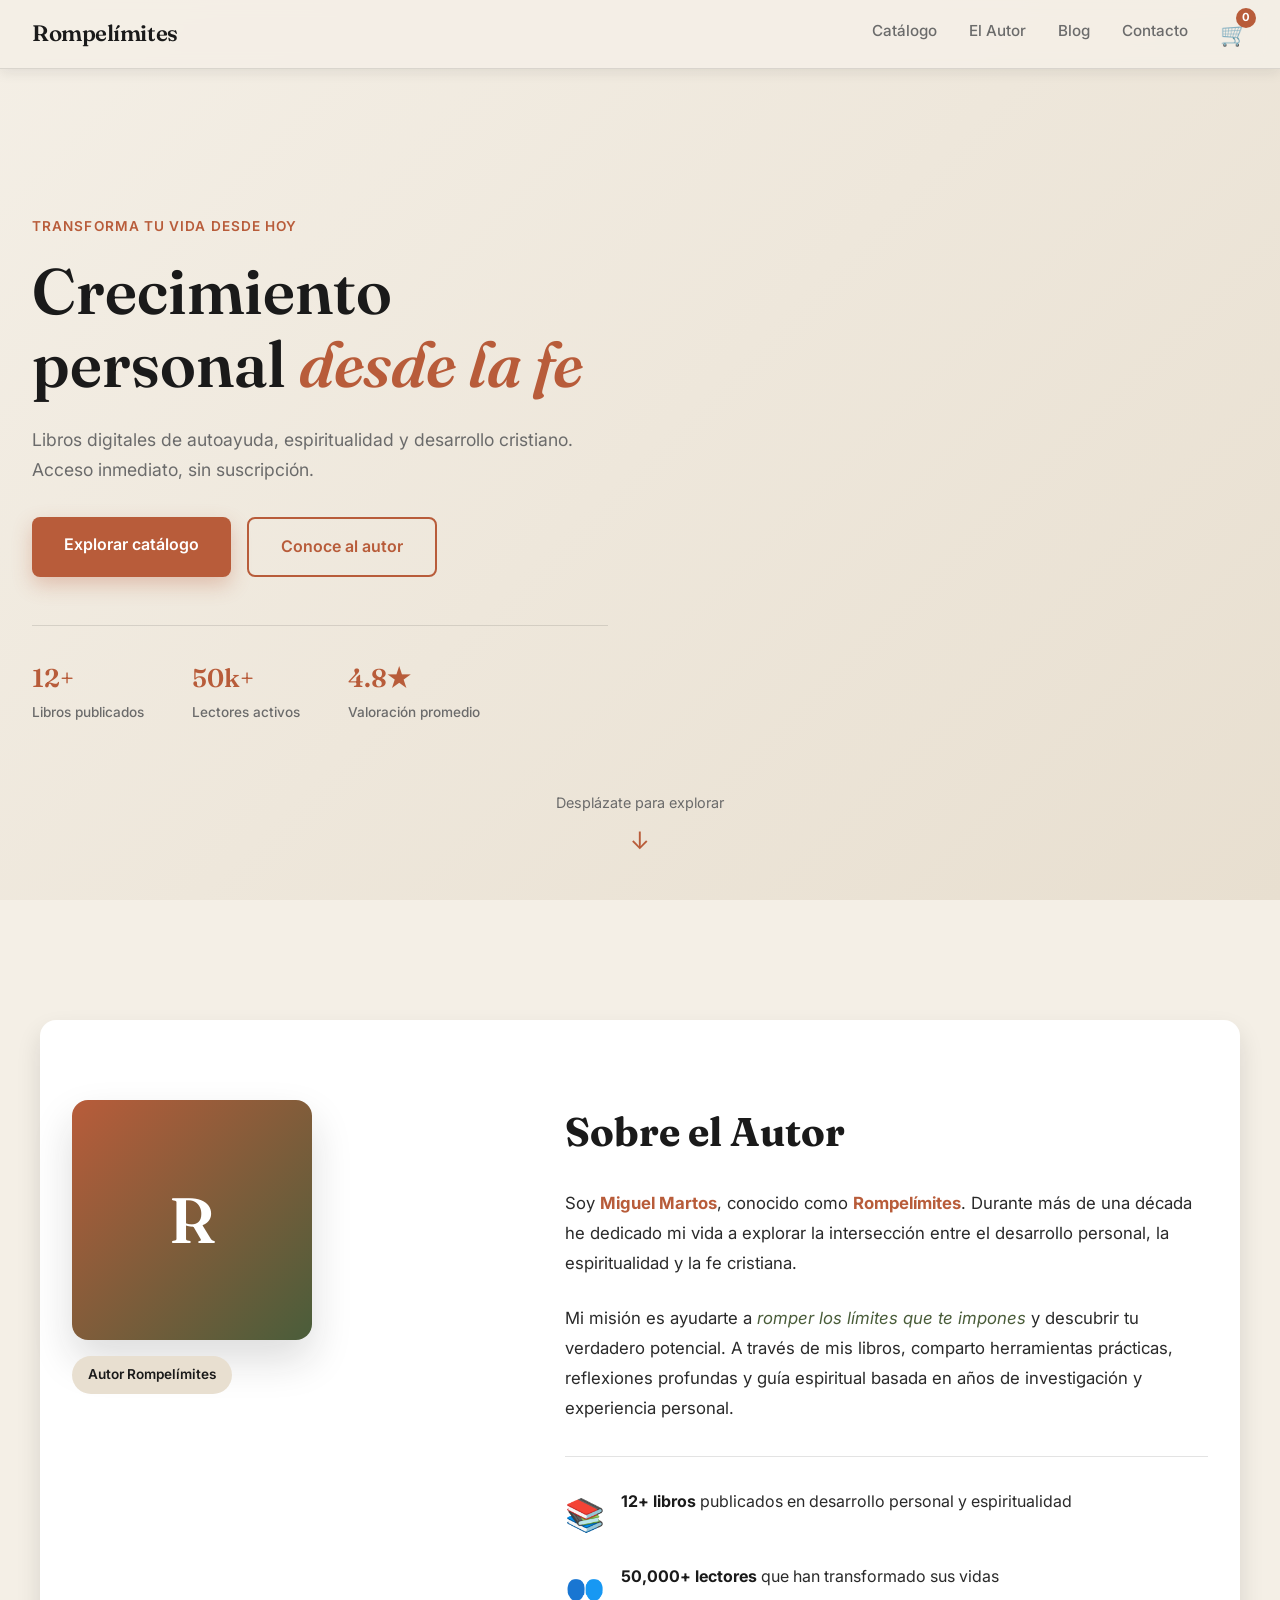
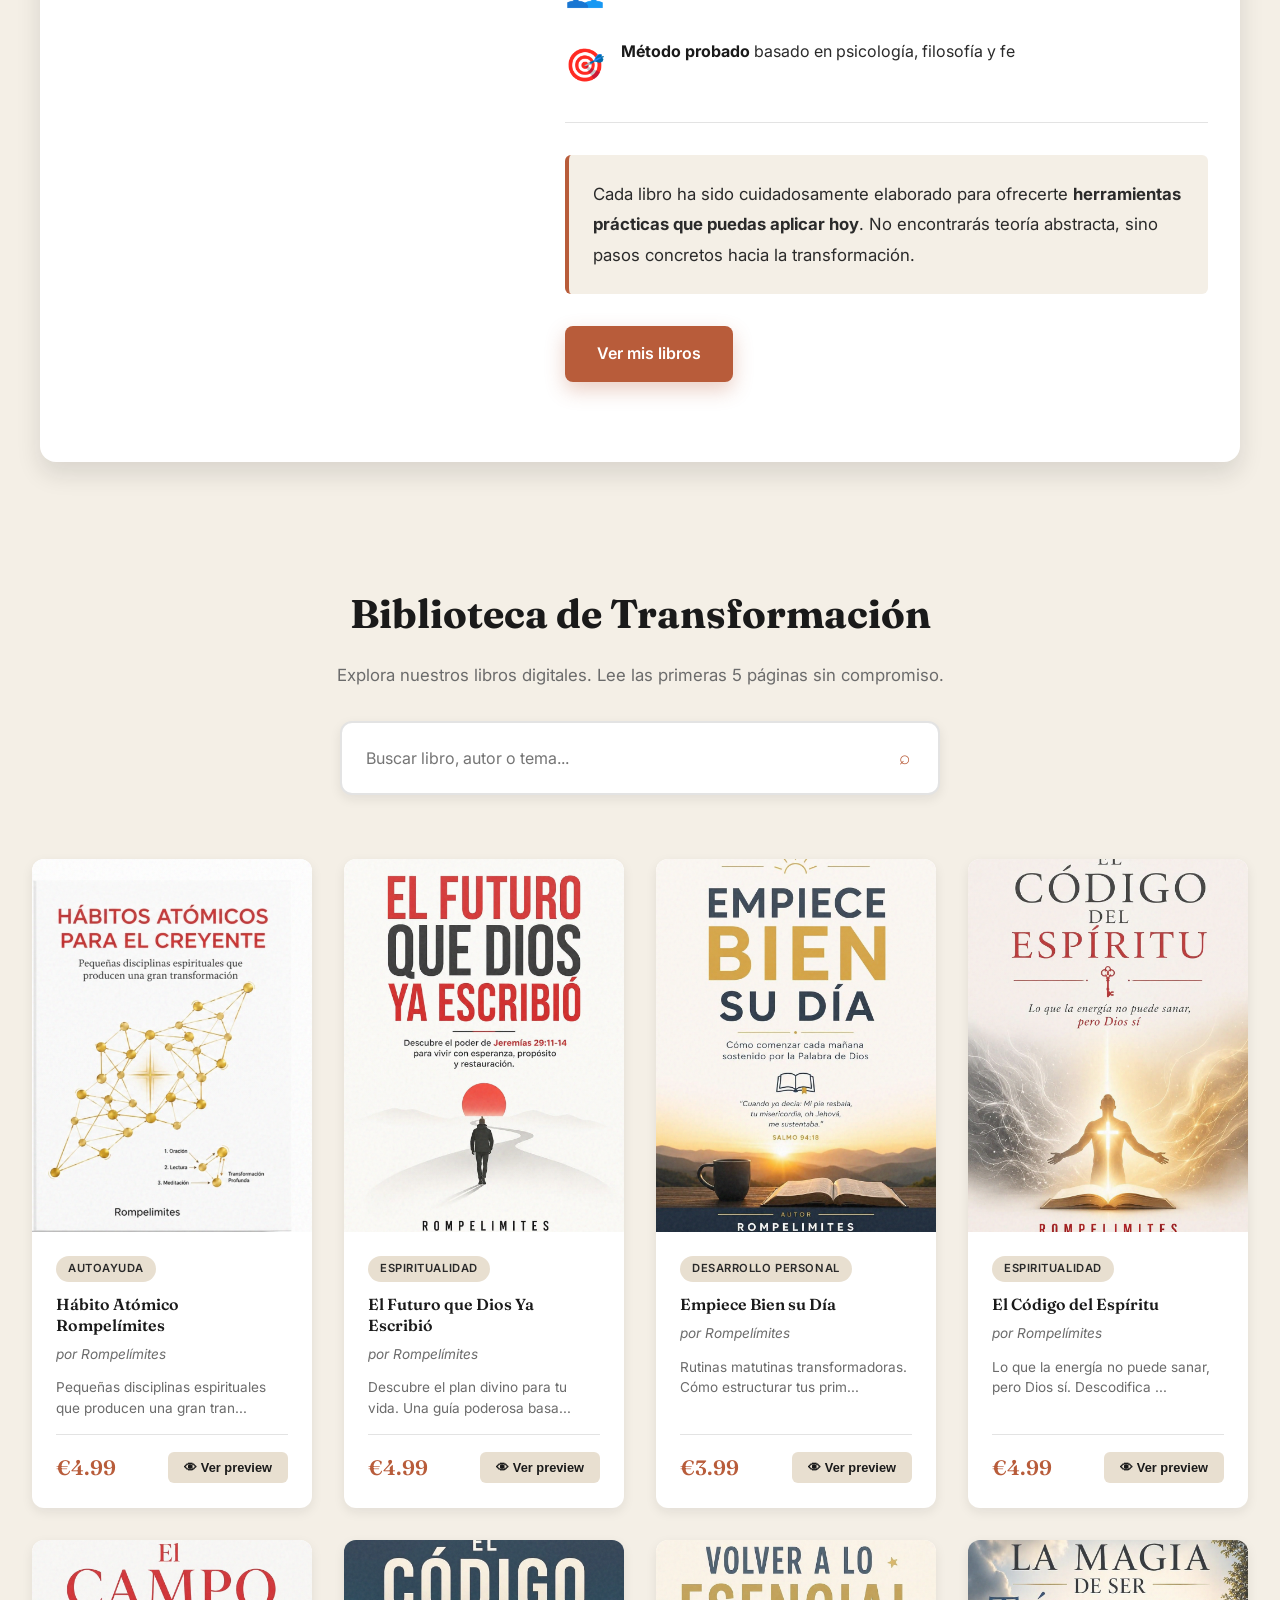
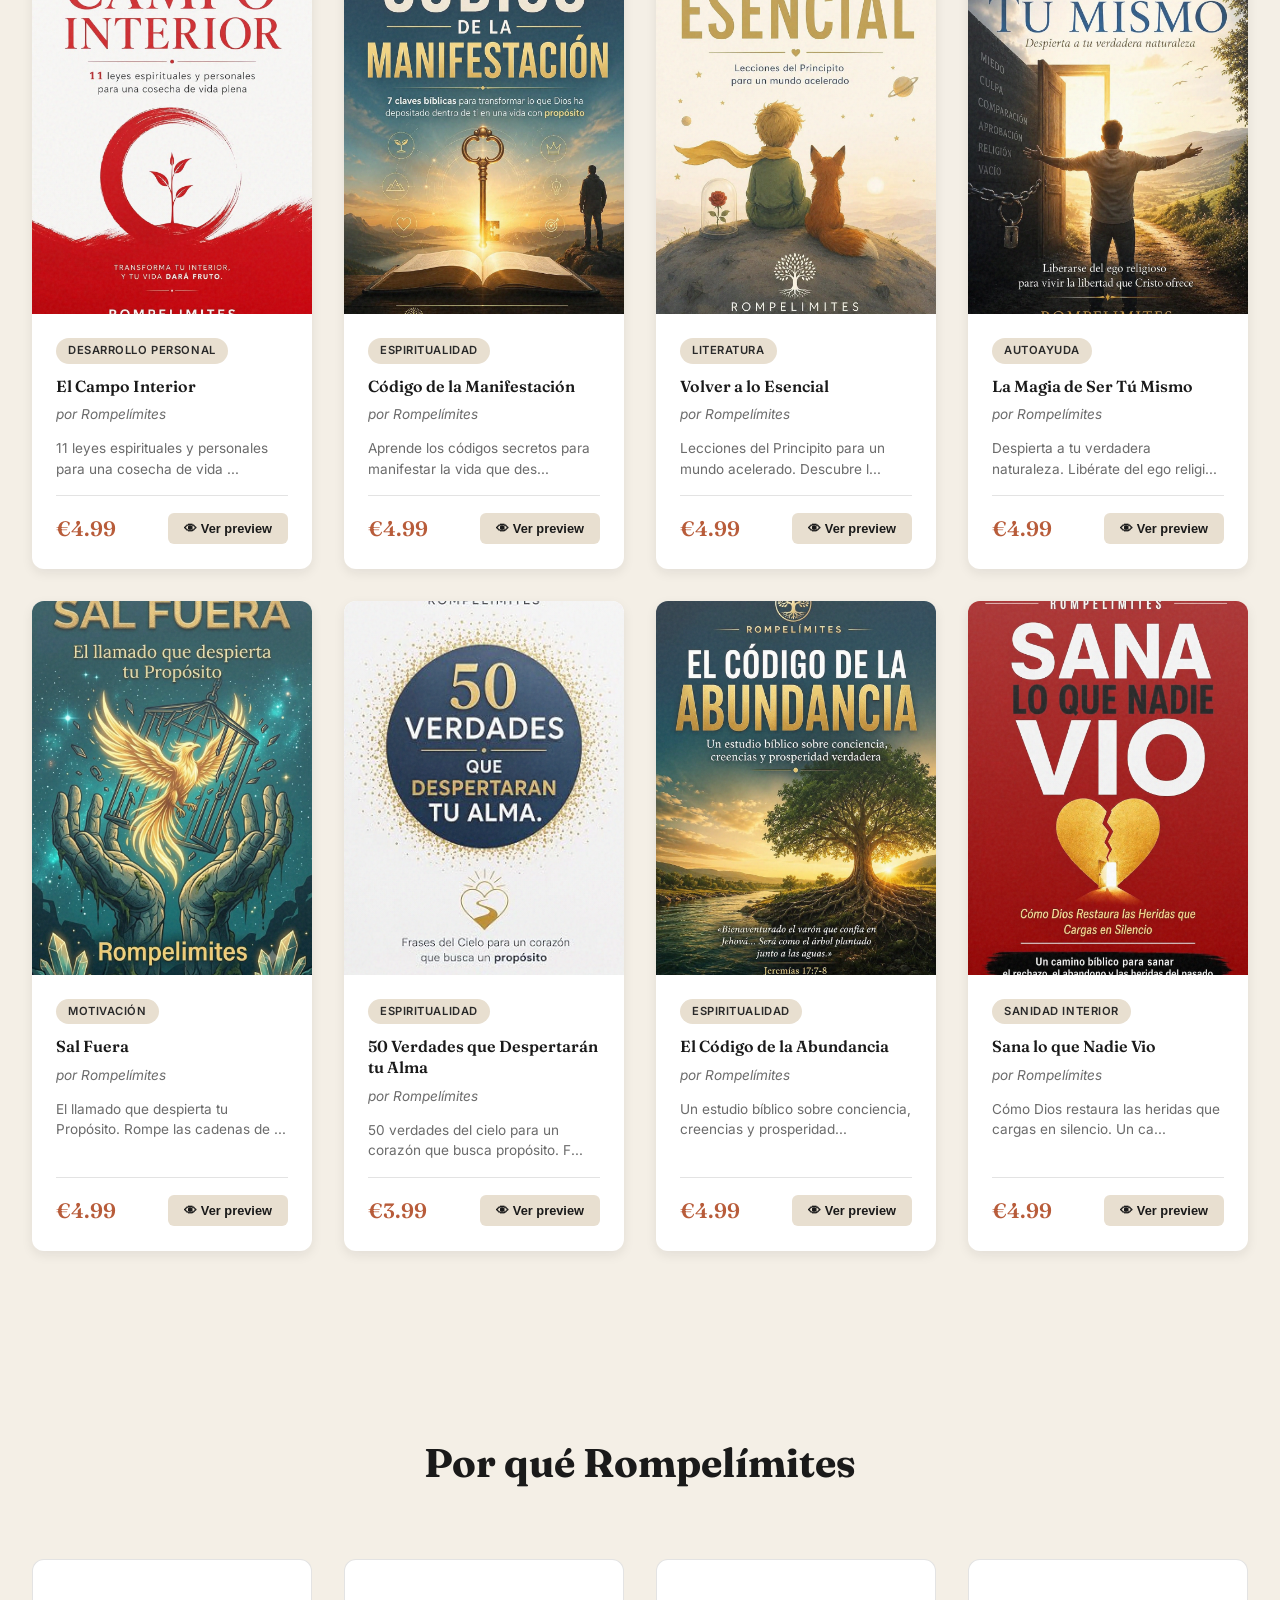
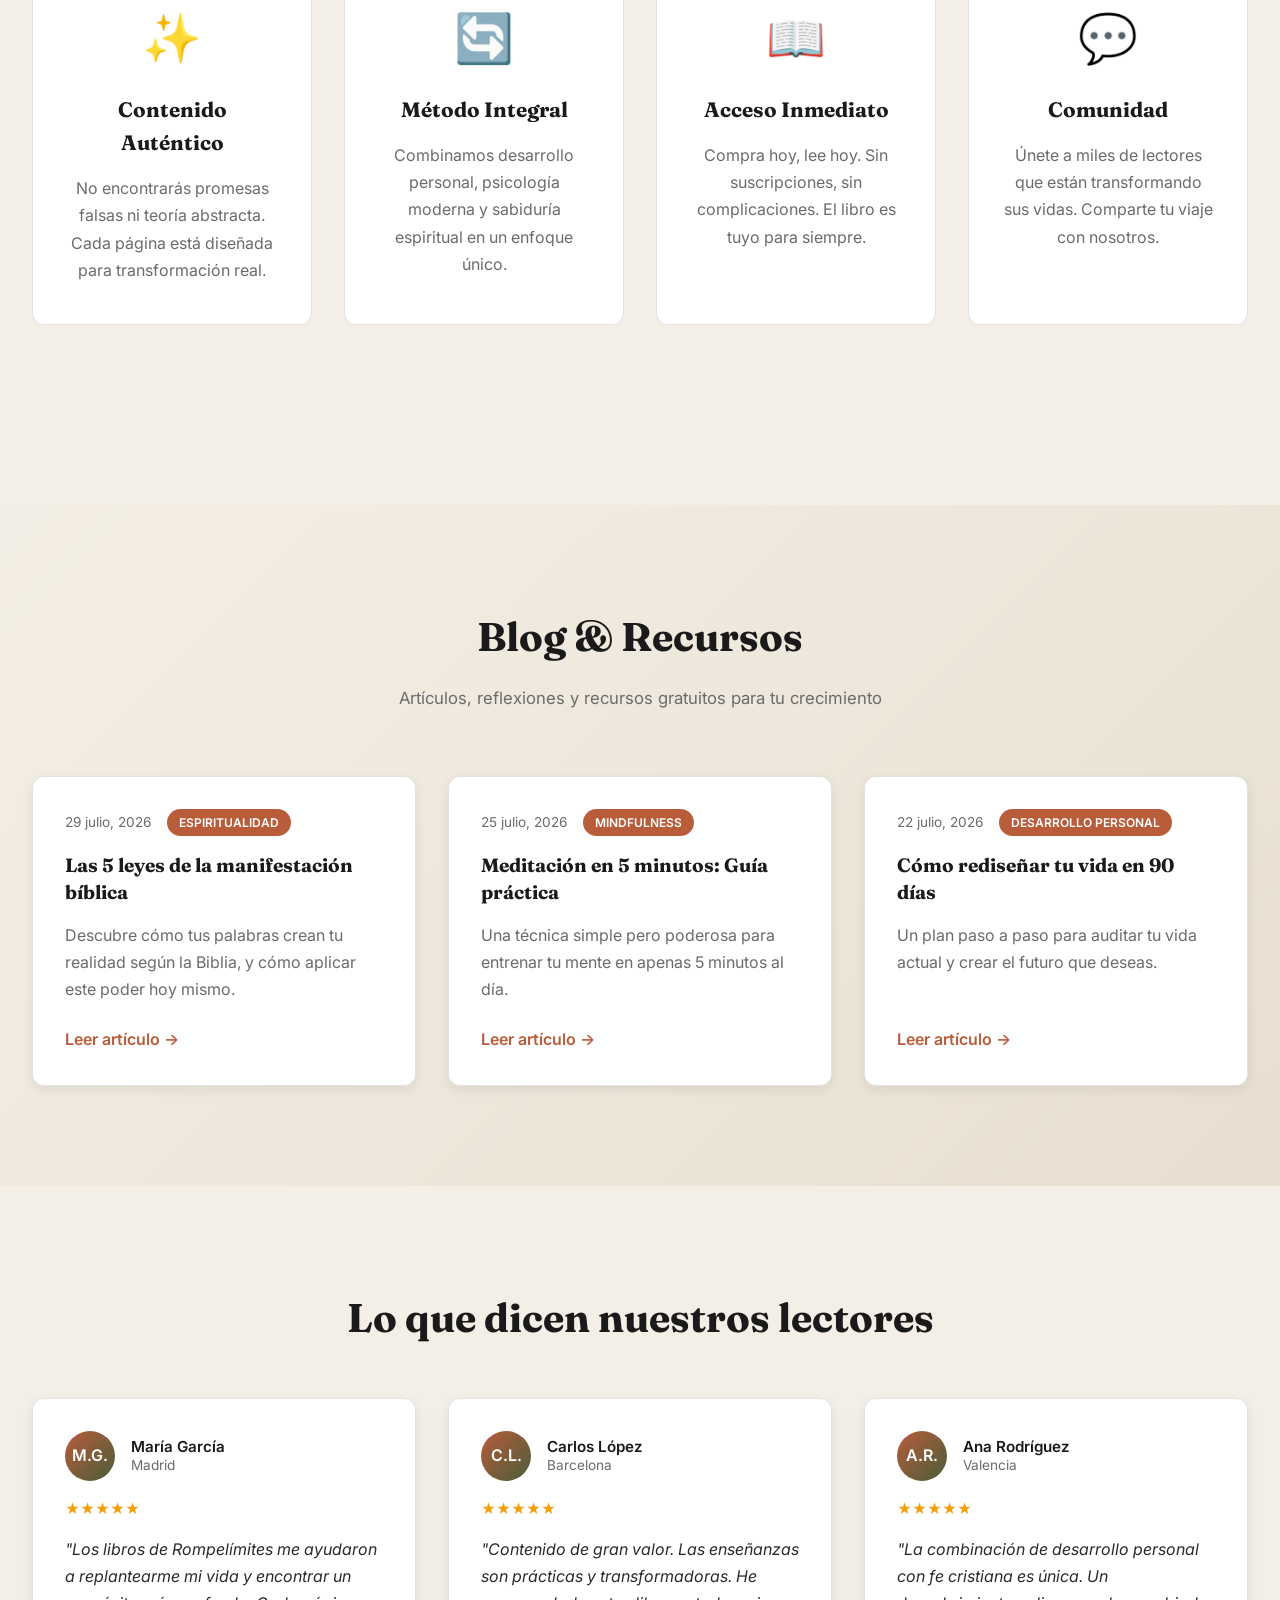
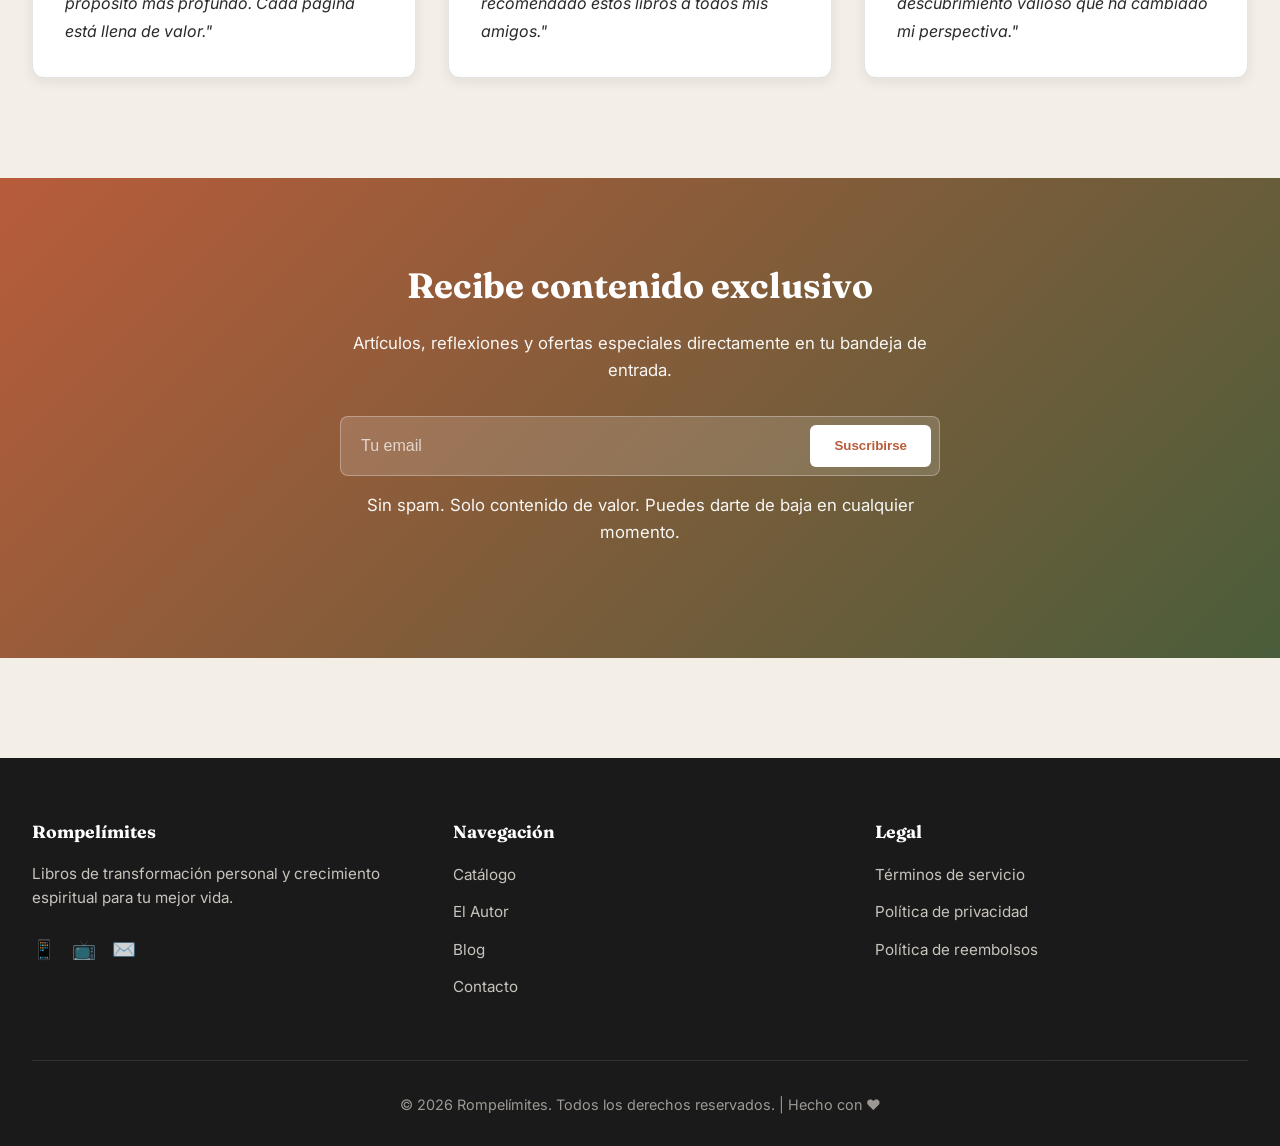
==== commit 837884f7: "📱 Agregar carrusel profesional para móviles - Ver 1.5+ libros simultáneamente con indicadores intera" ====
--- a/index-v2.html
+++ b/index-v2.html
@@ -141,6 +141,12 @@
   </div>
   
   <div class="books-grid-v2" id="books-grid"></div>
+  
+  <!-- Carrusel móvil -->
+  <div class="books-carousel-wrapper">
+    <div class="books-carousel" id="books-carousel"></div>
+    <div class="carousel-indicators" id="carousel-indicators"></div>
+  </div>
 </section>
 
 <!-- ===== VALUES SECTION ===== -->
--- a/assets/css/style-v2.css
+++ b/assets/css/style-v2.css
@@ -1359,6 +1359,96 @@
   box-shadow: 0 12px 32px rgba(184, 92, 58, 0.4);
 }
 
+/* ===== CARRUSEL MÓVIL ===== */
+.books-carousel-wrapper {
+  display: none;
+  position: relative;
+  margin-bottom: 2rem;
+  padding: 0 1rem;
+}
+
+.books-carousel {
+  display: flex;
+  gap: 1.5rem;
+  overflow-x: auto;
+  overflow-y: hidden;
+  scroll-behavior: smooth;
+  scroll-snap-type: x mandatory;
+  padding: 0.5rem 0 1.5rem 0;
+  margin: 0 -1rem;
+  padding-left: 1rem;
+  padding-right: 1rem;
+  -webkit-overflow-scrolling: touch;
+}
+
+/* Ocultar scrollbar pero mantener funcionalidad */
+.books-carousel::-webkit-scrollbar {
+  height: 4px;
+}
+
+.books-carousel::-webkit-scrollbar-track {
+  background: transparent;
+}
+
+.books-carousel::-webkit-scrollbar-thumb {
+  background: var(--primary);
+  border-radius: 2px;
+  opacity: 0.5;
+}
+
+.books-carousel-item {
+  flex: 0 0 calc(50% - 0.75rem);
+  scroll-snap-align: center;
+  scroll-snap-stop: always;
+  user-select: none;
+  -webkit-user-select: none;
+}
+
+.books-carousel-item .book-card-v2 {
+  height: 100%;
+  pointer-events: auto;
+}
+
+/* Cursor mejorado en carrusel */
+.books-carousel {
+  cursor: grab;
+}
+
+.books-carousel.scrolling {
+  cursor: grabbing;
+}
+
+.carousel-indicators {
+  display: flex;
+  justify-content: center;
+  gap: 6px;
+  margin-top: 1rem;
+  flex-wrap: wrap;
+}
+
+.carousel-dot {
+  width: 8px;
+  height: 8px;
+  border-radius: 50%;
+  background: var(--line);
+  cursor: pointer;
+  transition: all 0.3s cubic-bezier(0.34, 1.56, 0.64, 1);
+  border: none;
+  padding: 0;
+}
+
+.carousel-dot:hover {
+  background: var(--ink-mute);
+  transform: scale(1.2);
+}
+
+.carousel-dot.active {
+  background: var(--primary);
+  width: 24px;
+  border-radius: 4px;
+  box-shadow: 0 2px 8px rgba(184, 92, 58, 0.3);
+}
+
 /* ===== RESPONSIVE ===== */
 @media (max-width: 768px) {
   .nav-container {
@@ -1395,9 +1485,13 @@
     position: static;
   }
 
+  /* Mostrar carrusel en móvil, ocultar grid */
   .books-grid-v2 {
-    grid-template-columns: repeat(auto-fill, minmax(180px, 1fr));
-    gap: 1rem;
+    display: none;
+  }
+
+  .books-carousel-wrapper {
+    display: block;
   }
 
   .modal-inner {
@@ -1410,6 +1504,57 @@
 
   .scroll-indicator {
     bottom: 20px;
+  }
+}
+
+/* Tablets */
+@media (max-width: 1024px) and (min-width: 769px) {
+  .books-grid-v2 {
+    grid-template-columns: repeat(3, 1fr);
+    gap: 1.5rem;
+  }
+}
+
+/* Móviles medianos */
+@media (max-width: 600px) {
+  .books-carousel-wrapper {
+    padding: 0;
+  }
+
+  .books-carousel {
+    gap: 1rem;
+    padding: 0.5rem 0 1.5rem 0;
+    margin: 0;
+    padding-left: 1rem;
+    padding-right: 1rem;
+  }
+
+  .books-carousel-item {
+    flex: 0 0 calc(50% - 0.5rem);
+  }
+
+  .catalog-header-v2 {
+    padding: 0 1rem;
+  }
+}
+
+/* Móviles muy pequeños */
+@media (max-width: 480px) {
+  .books-carousel-item {
+    flex: 0 0 calc(50% - 0.5rem);
+  }
+
+  .carousel-indicators {
+    gap: 4px;
+  }
+
+  .carousel-dot {
+    width: 6px;
+    height: 6px;
+  }
+
+  .carousel-dot.active {
+    width: 20px;
   }
 }
 
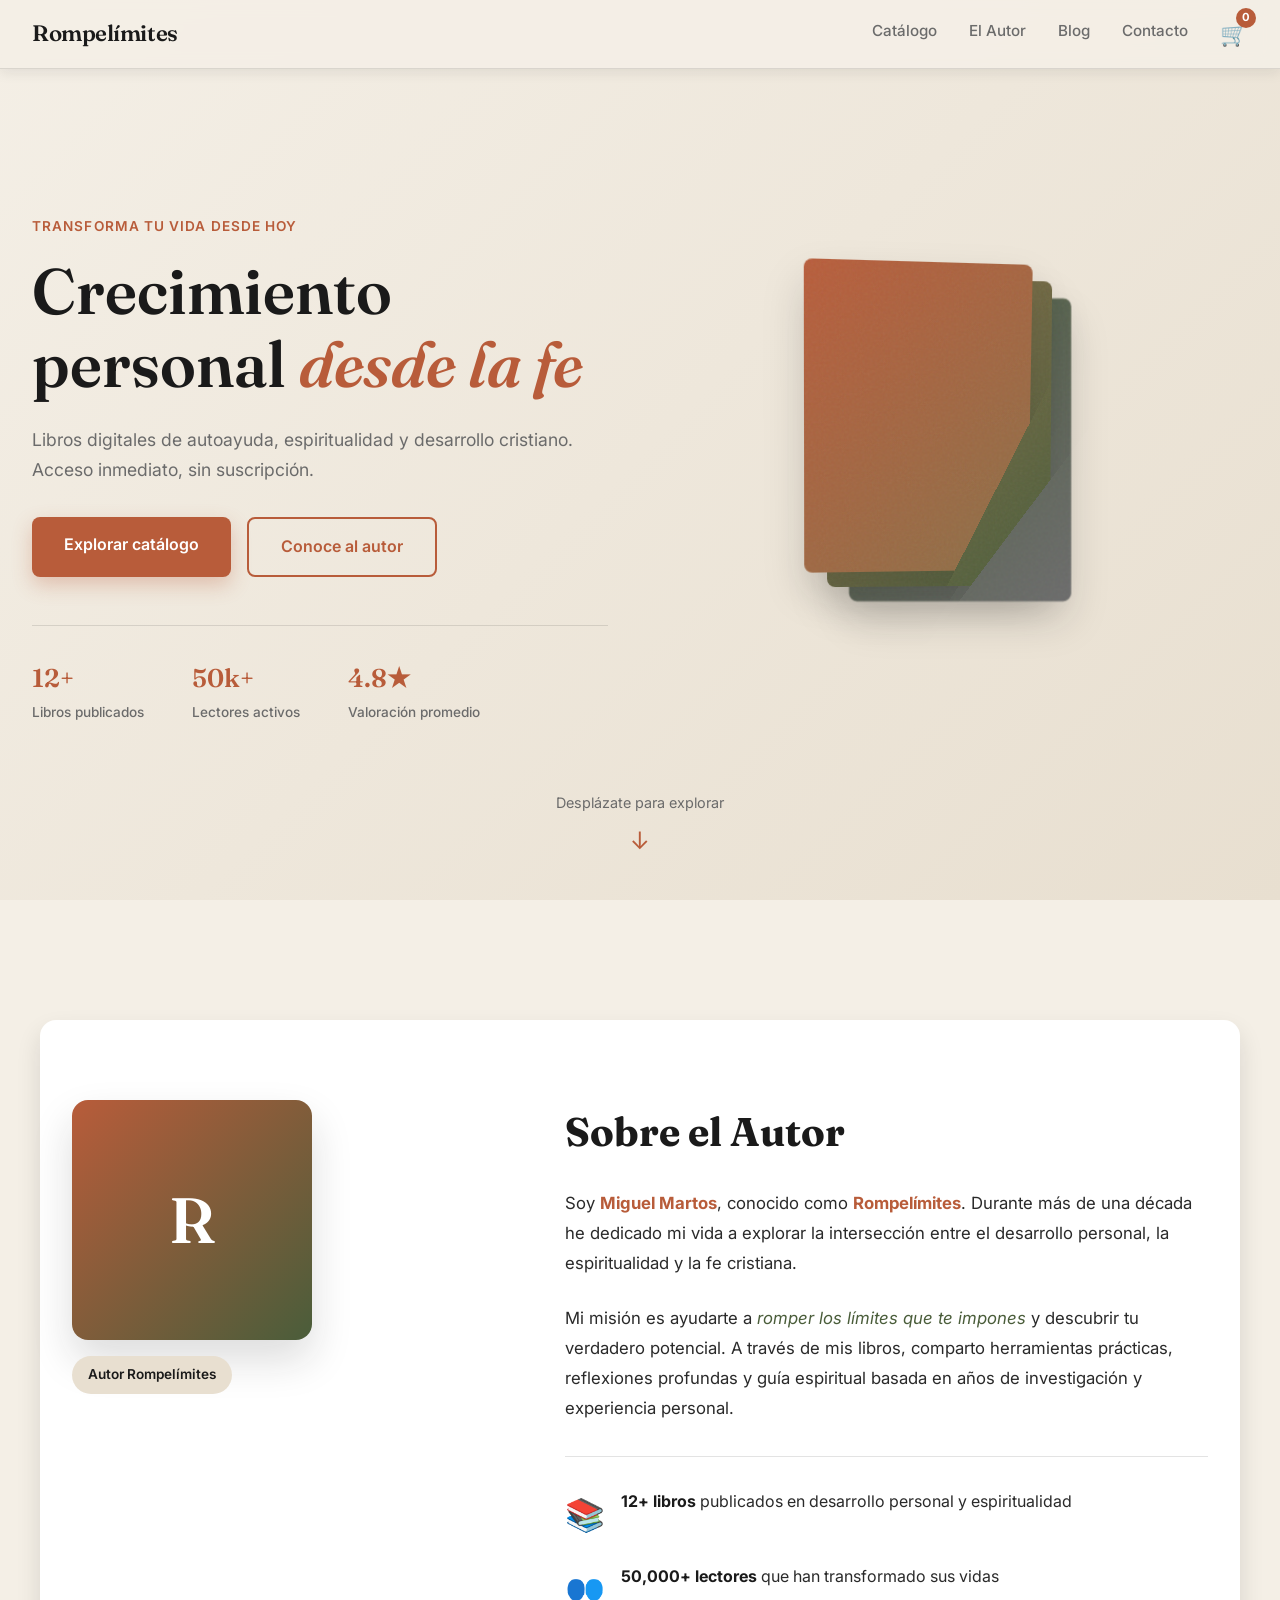
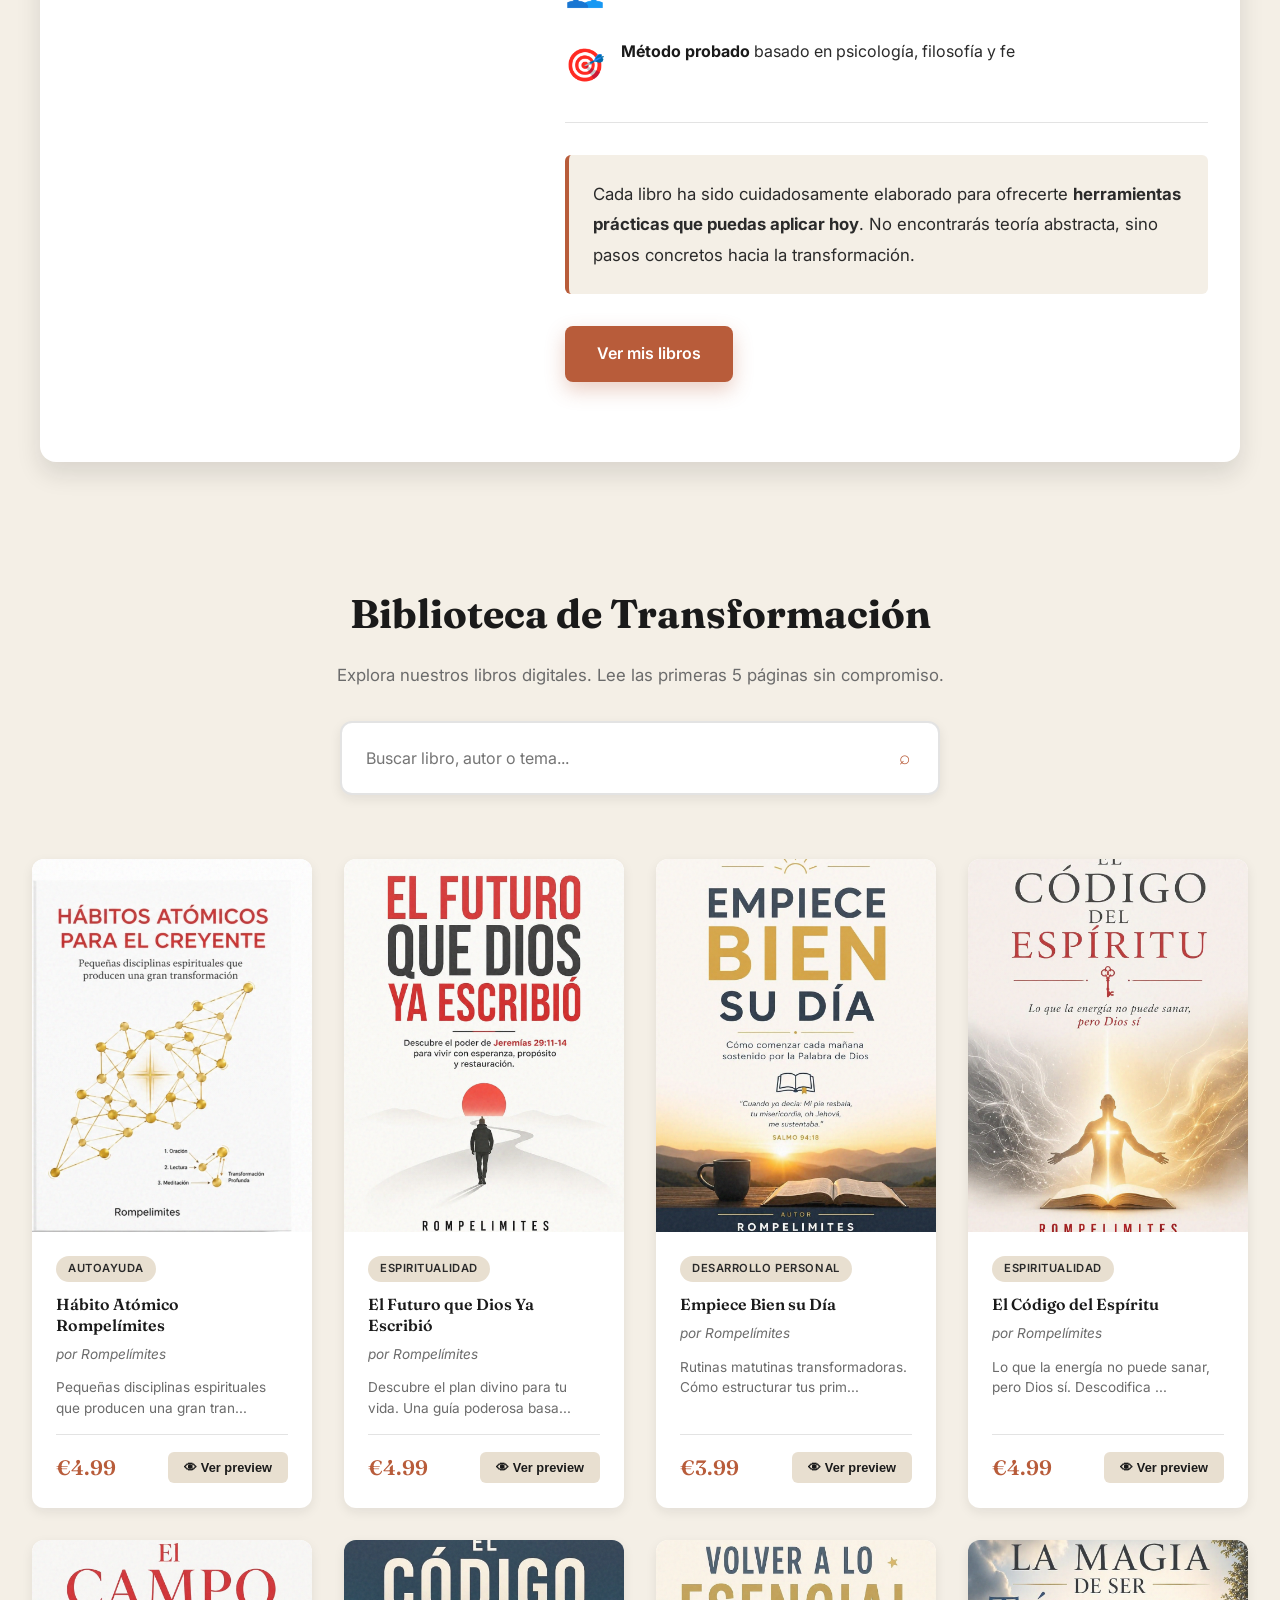
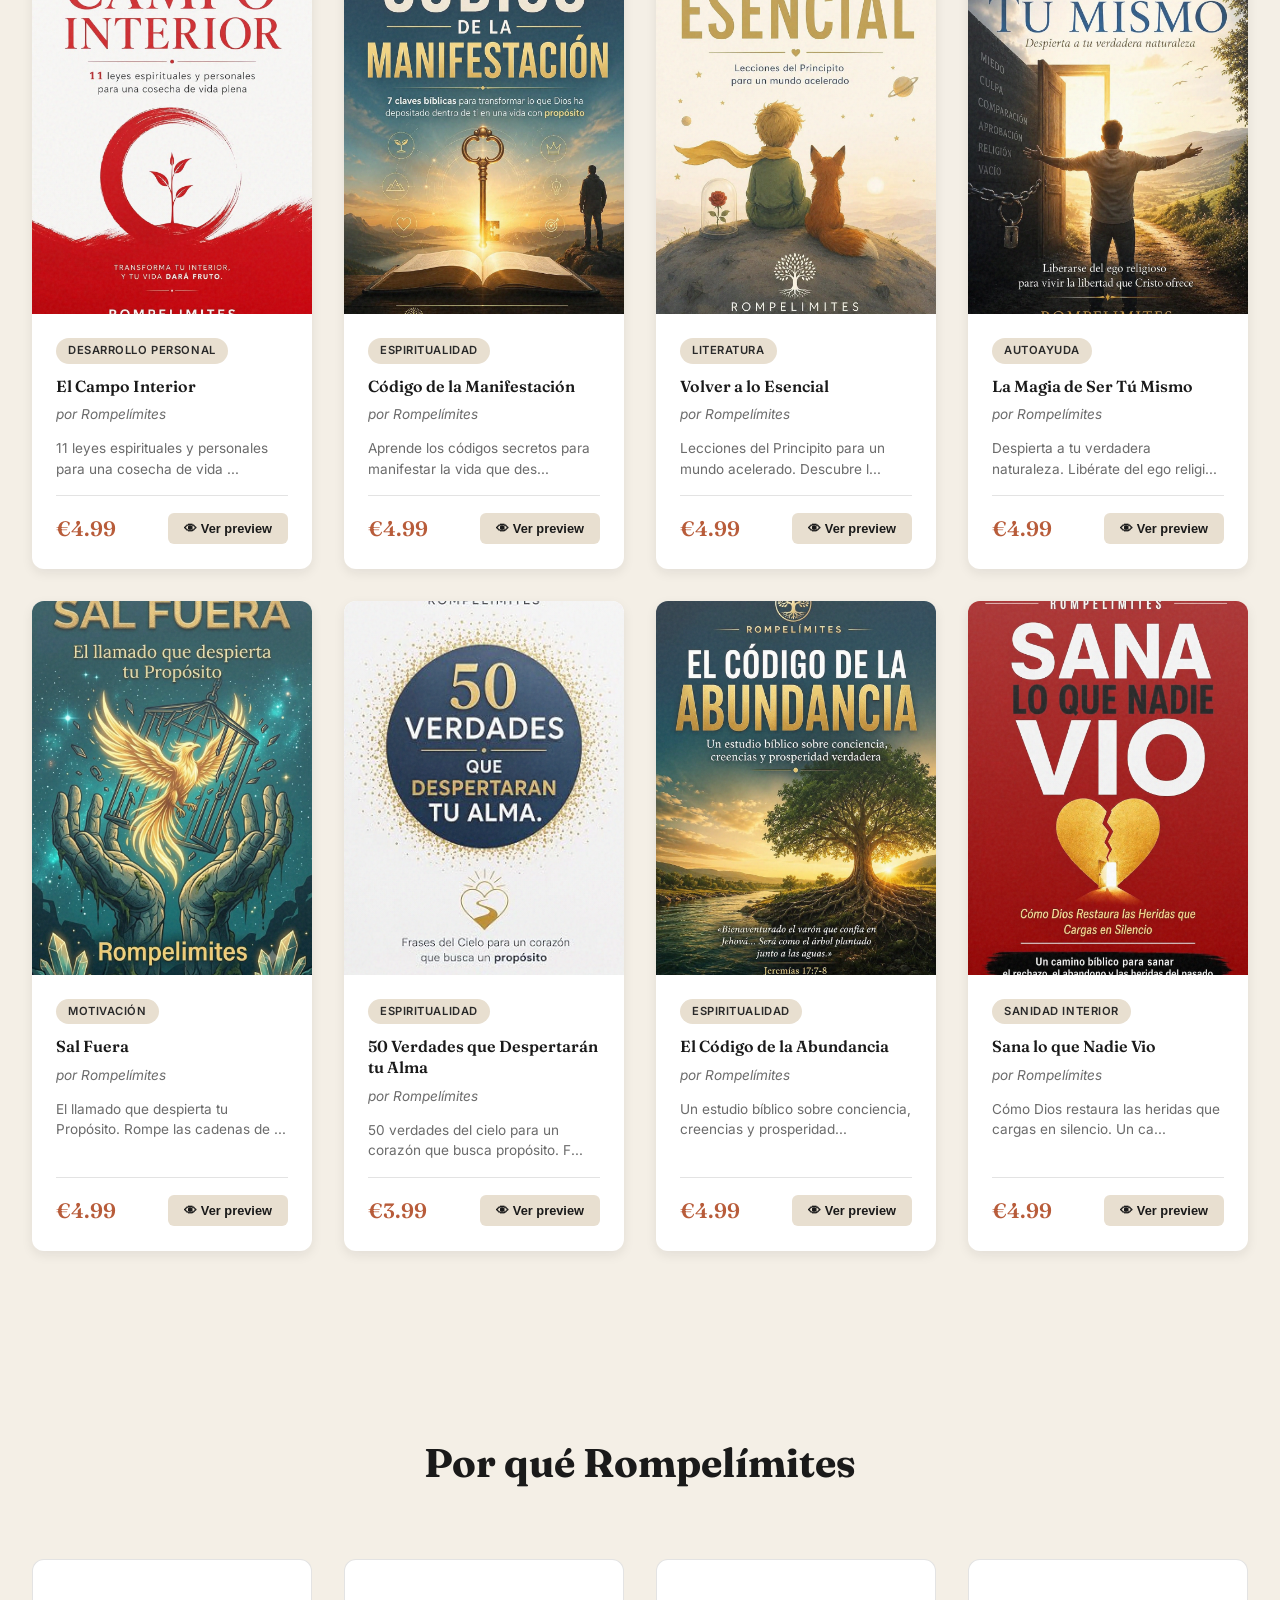
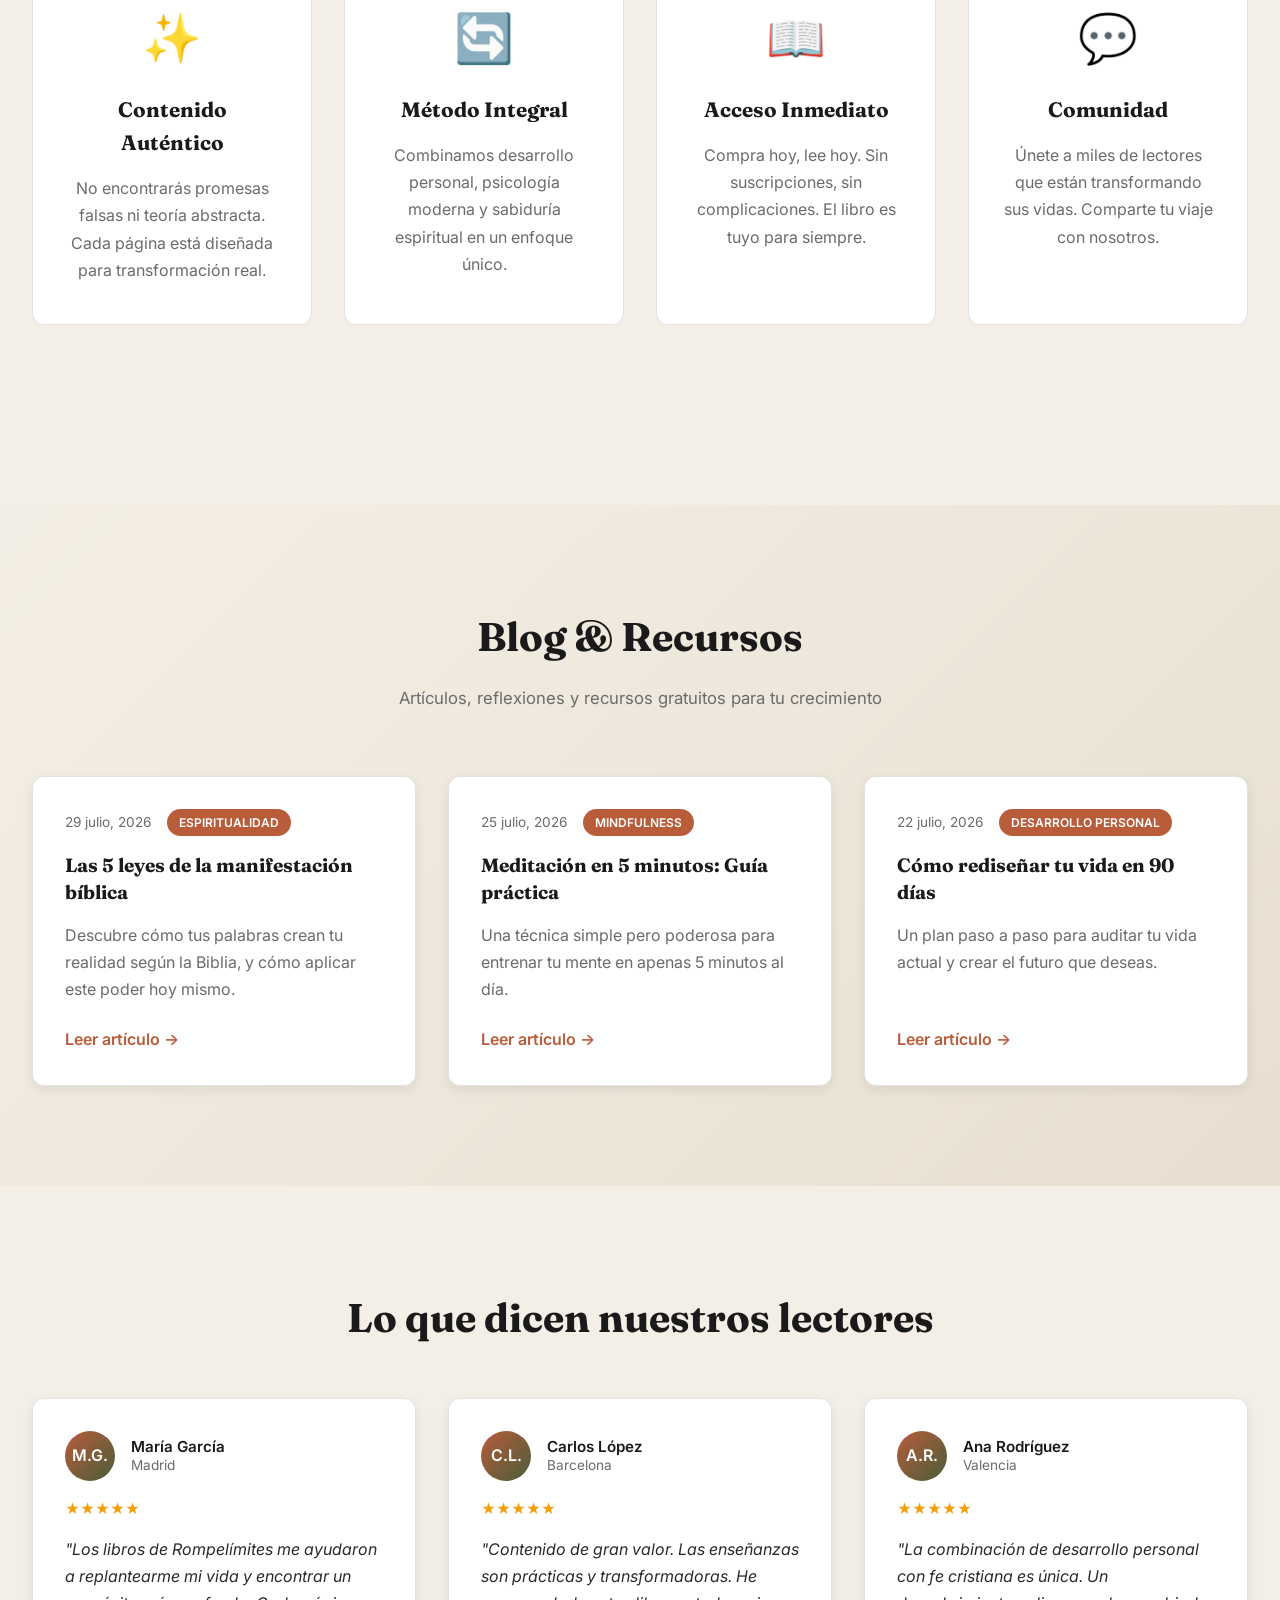
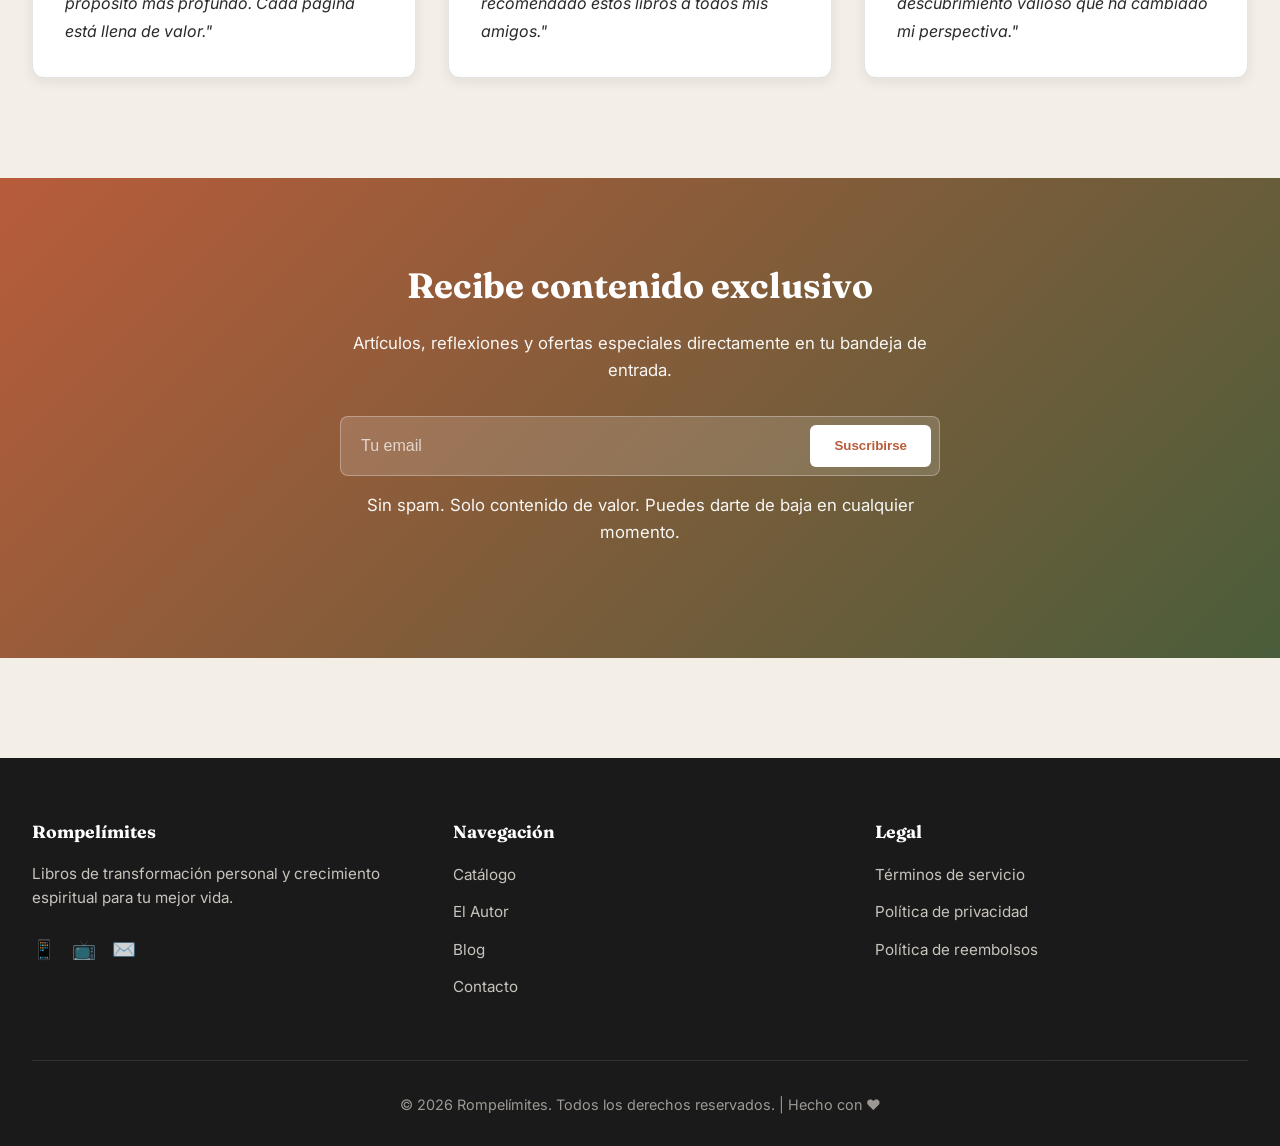
==== commit 31abe90b: "🐛 Corregir etiqueta de cierre del modal (</div> en lugar de </modal>)" ====
--- a/index-v2.html
+++ b/index-v2.html
@@ -336,7 +336,7 @@
       </div>
     </div>
   </div>
-</modal>
+</div>
 
 <script src="assets/js/app-v2.js?v=20260730"></script>
 </body>
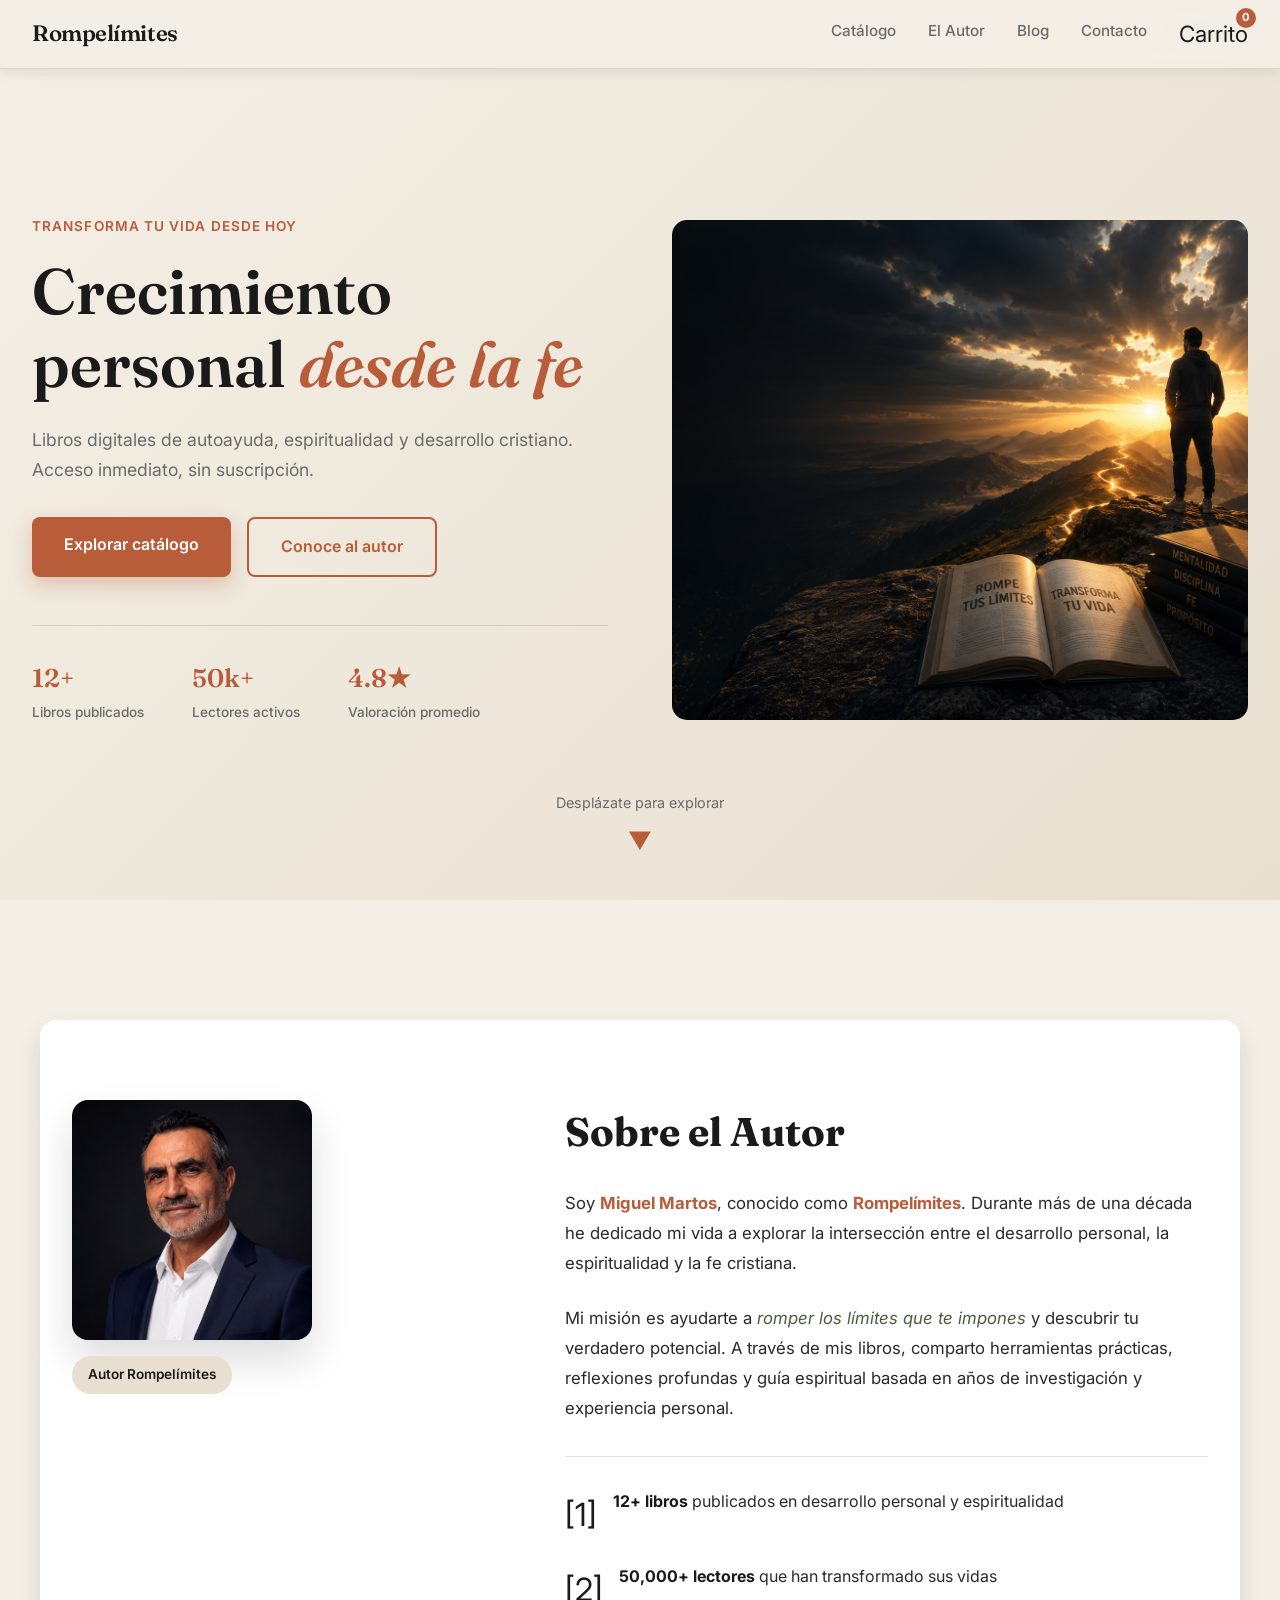
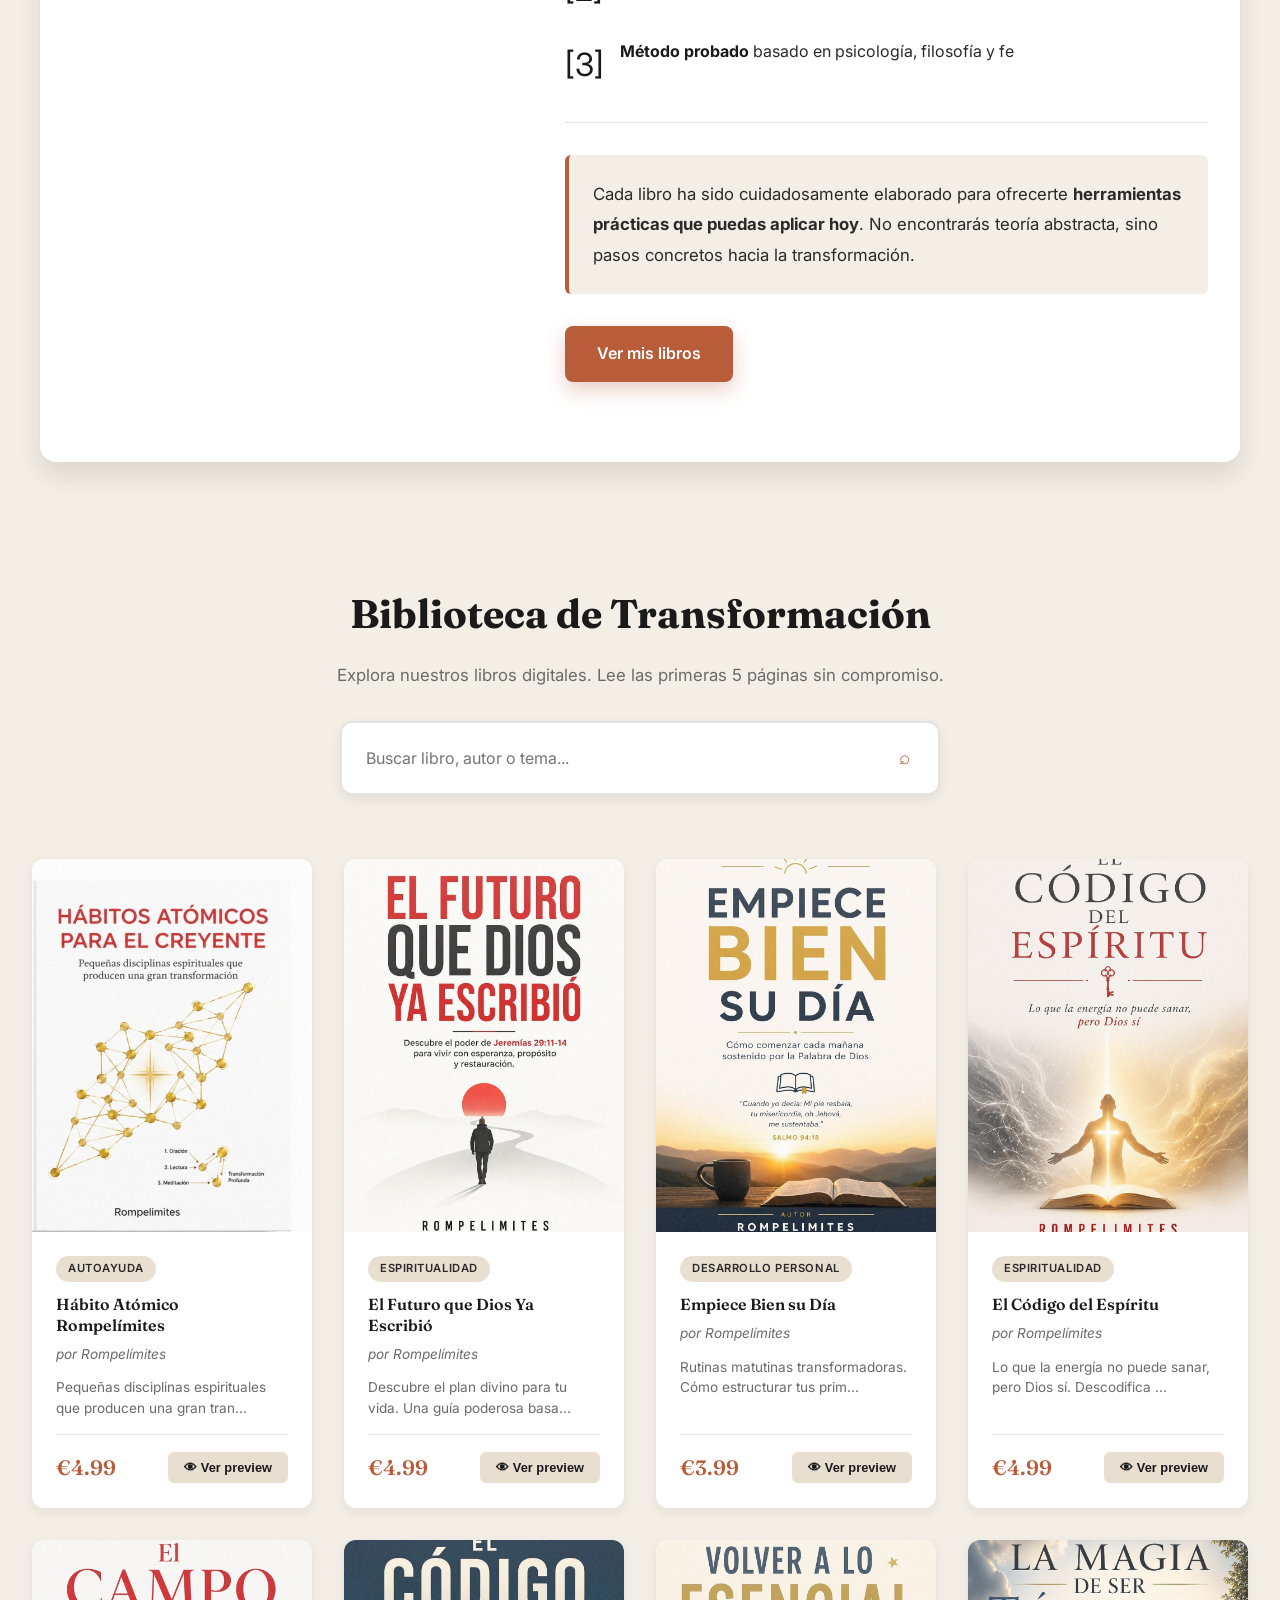
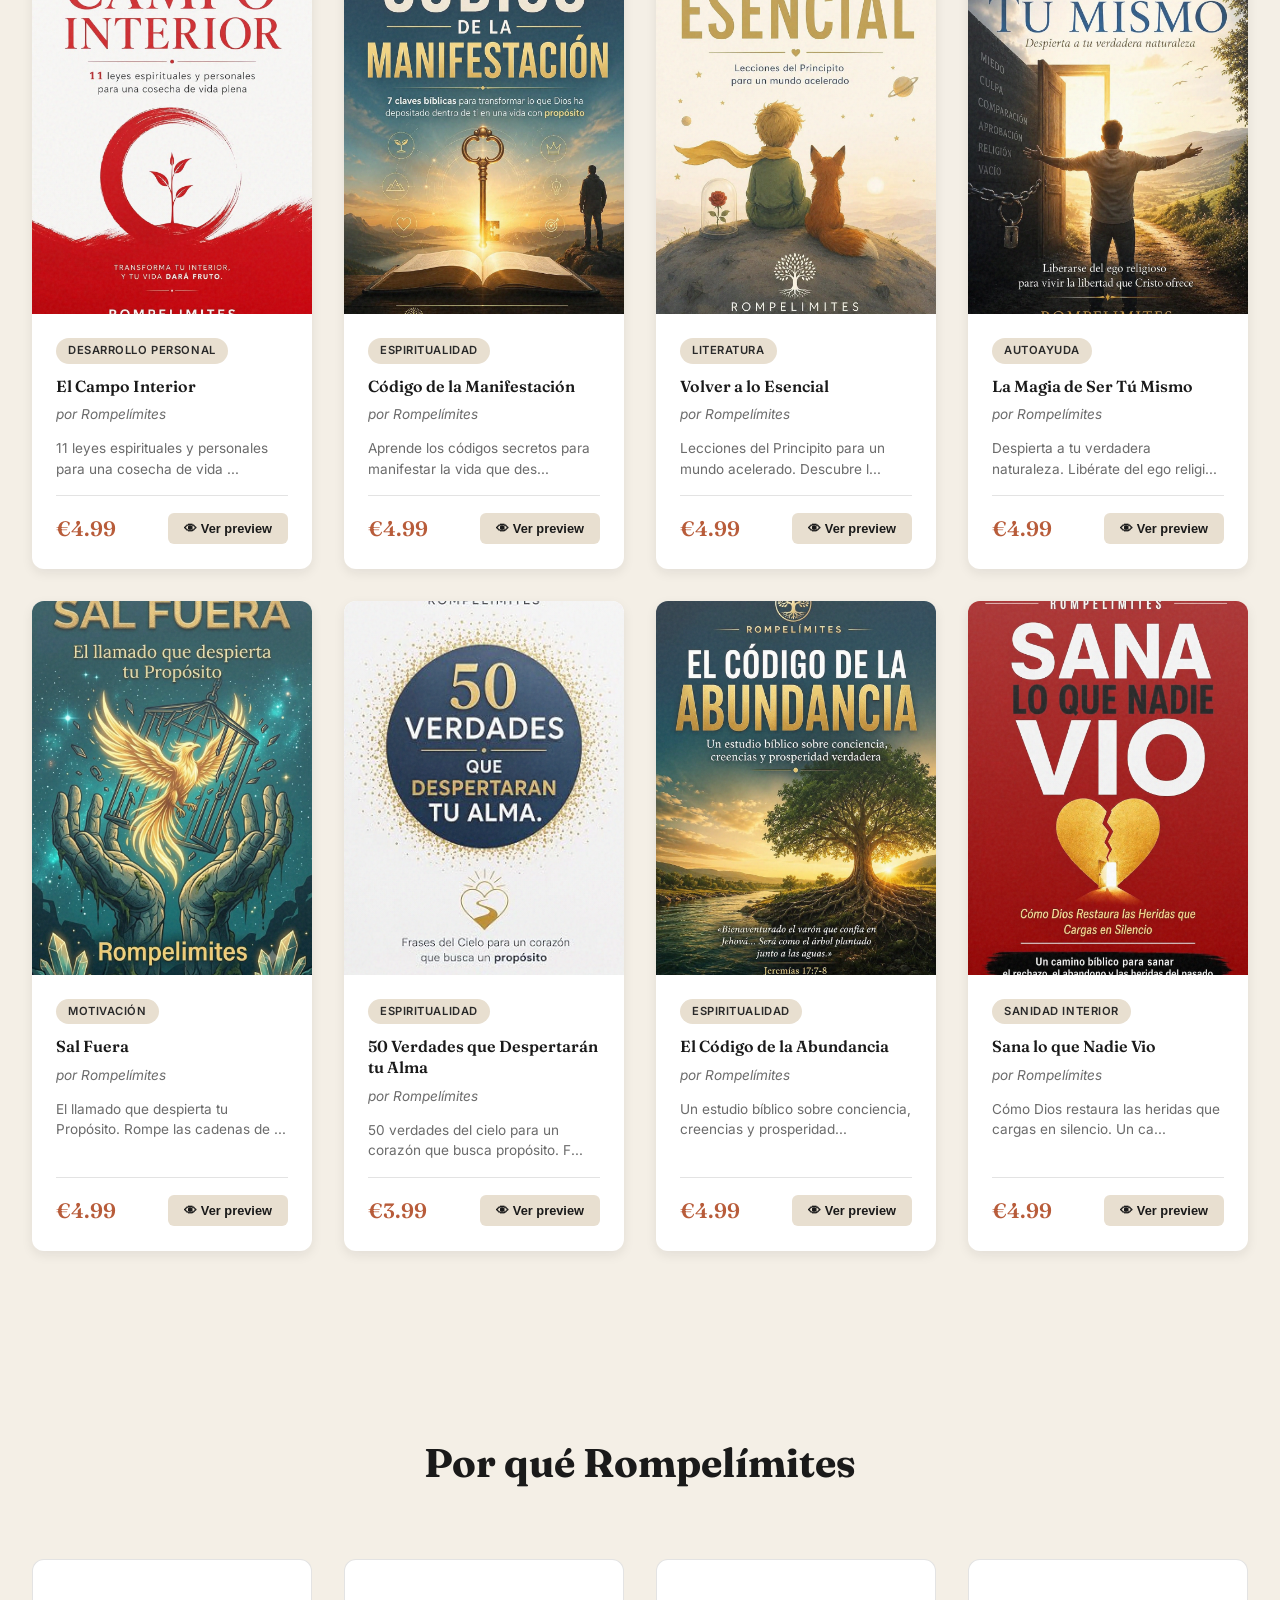
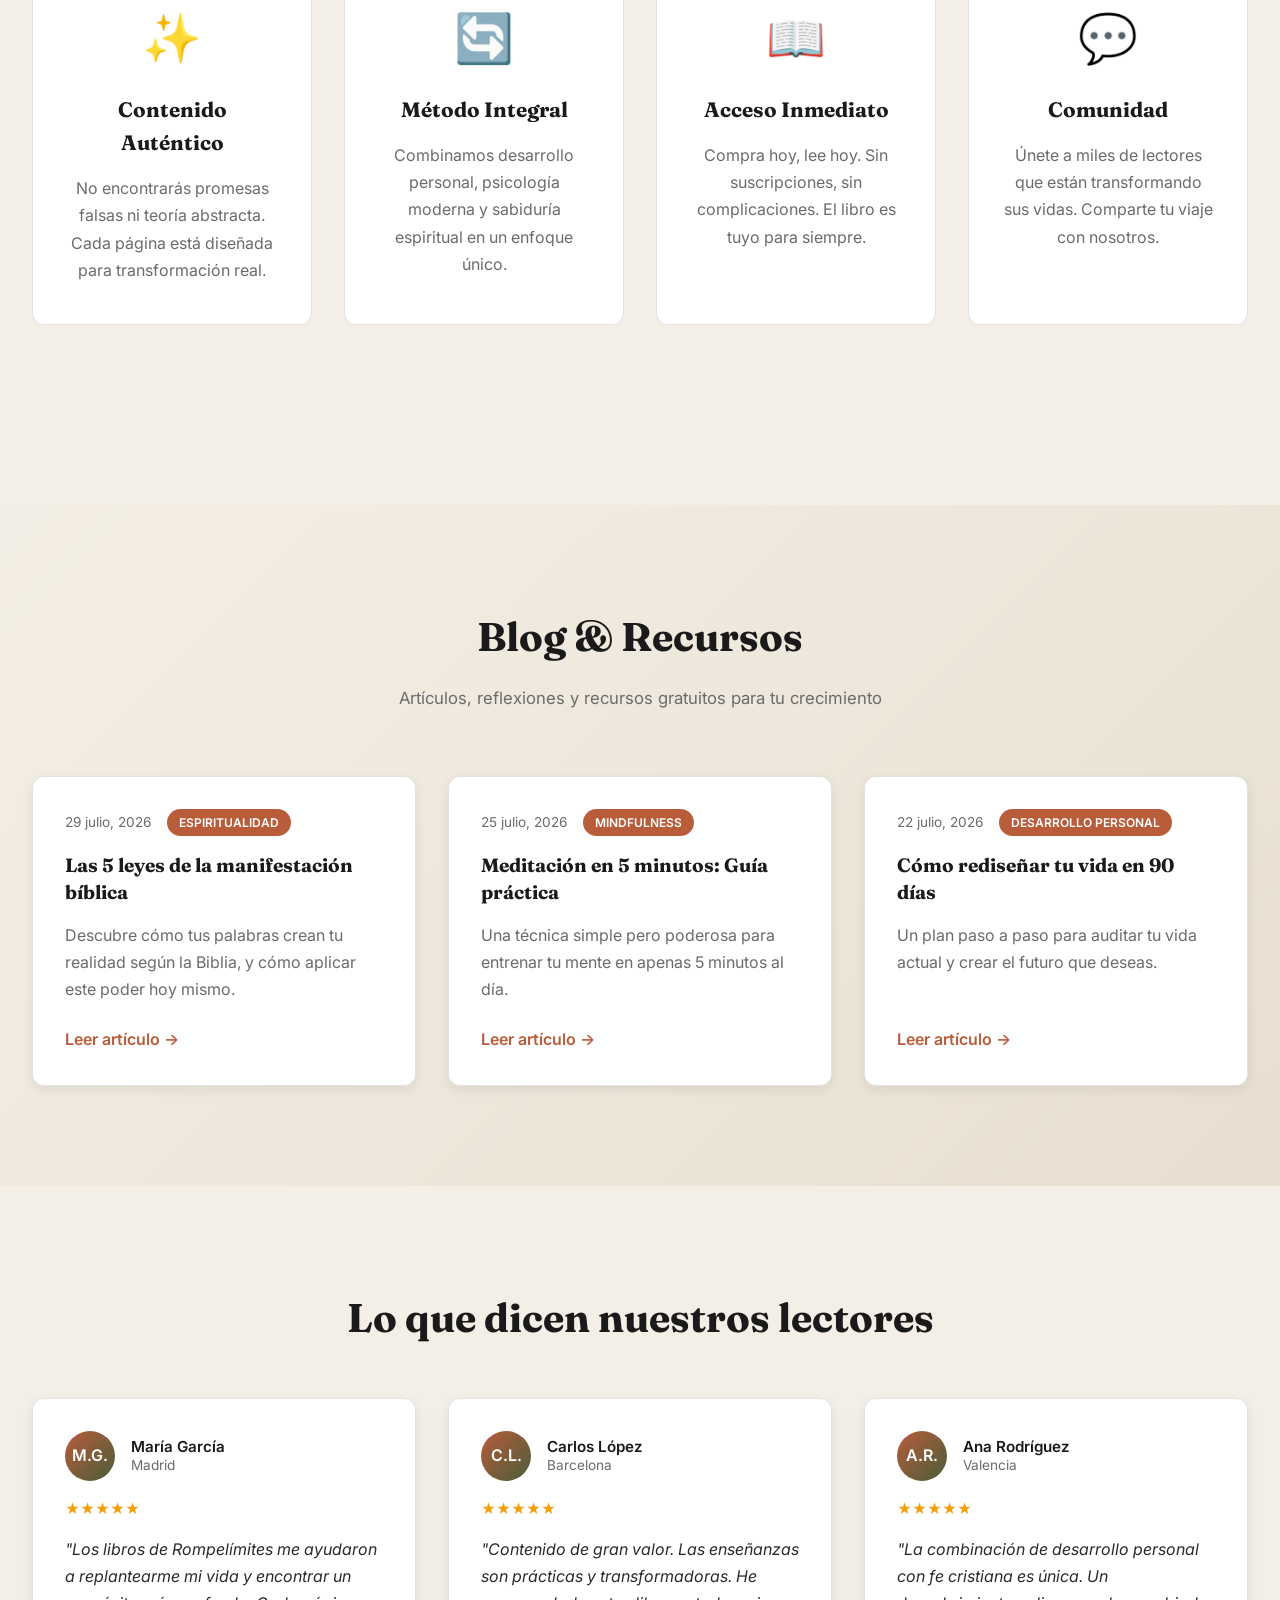
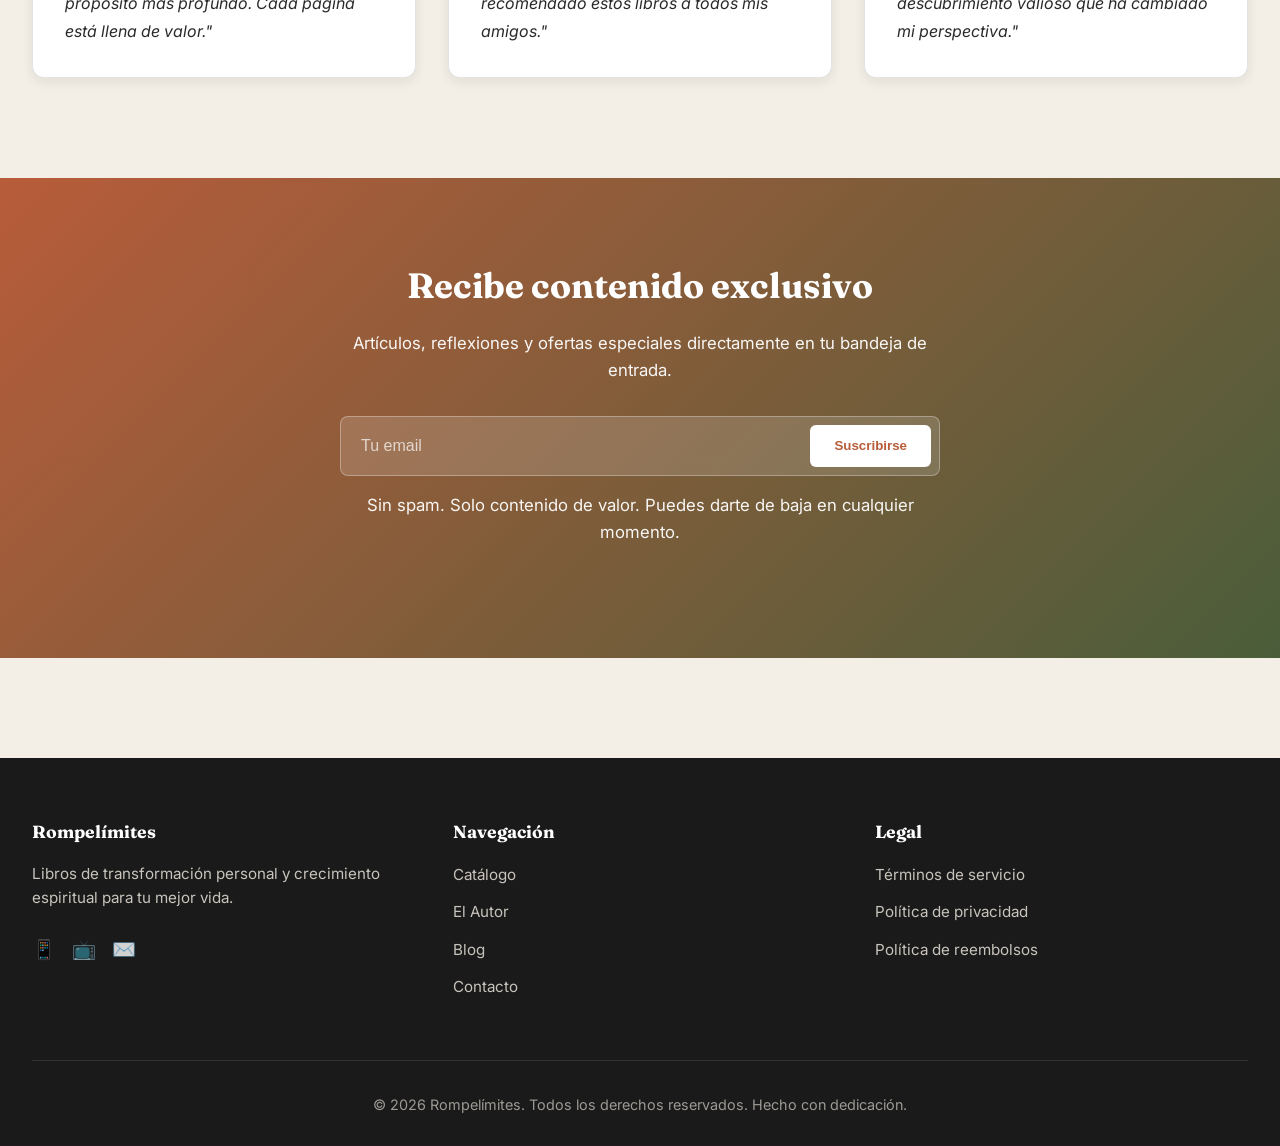
==== commit 834df715: "🎨 Cambiar imagen del hero por foto de libro en montaña, imagen del autor, y remover todos los emojis" ====
--- a/index-v2.html
+++ b/index-v2.html
@@ -19,7 +19,7 @@
       <a href="#blog" class="nav-link">Blog</a>
       <a href="contacto.html" class="nav-link">Contacto</a>
       <a href="carrito.html" class="nav-cart">
-        <span class="cart-icon">🛒</span>
+        <span class="cart-icon">Carrito</span>
         <span class="cart-count" id="cart-count">0</span>
       </a>
     </div>
@@ -65,19 +65,13 @@
     </div>
     
     <div class="hero-visual">
-      <div class="featured-book-3d">
-        <div class="book-stack">
-          <div class="book book-1"></div>
-          <div class="book book-2"></div>
-          <div class="book book-3"></div>
-        </div>
-      </div>
+      <div class="hero-image-wrapper" style="background-image: url('assets/img/hero-principal.jpg'); background-size: cover; background-position: center; width: 100%; height: 100%;"></div>
     </div>
   </div>
   
   <div class="scroll-indicator">
     <span>Desplázate para explorar</span>
-    <div class="scroll-arrow">↓</div>
+    <div class="scroll-arrow">▼</div>
   </div>
 </section>
 
@@ -85,8 +79,7 @@
 <section class="author-section" id="autor">
   <div class="author-container">
     <div class="author-image">
-      <div class="author-avatar">
-        <span class="avatar-initial">R</span>
+      <div class="author-avatar" style="background-image: url('assets/img/autor-perfil.jpg'); background-size: cover; background-position: center;">
       </div>
       <div class="author-badge">Autor Rompelímites</div>
     </div>
@@ -104,15 +97,15 @@
       
       <div class="author-highlights">
         <div class="highlight">
-          <div class="highlight-icon">📚</div>
+          <div class="highlight-icon">[1]</div>
           <p><strong>12+ libros</strong> publicados en desarrollo personal y espiritualidad</p>
         </div>
         <div class="highlight">
-          <div class="highlight-icon">👥</div>
+          <div class="highlight-icon">[2]</div>
           <p><strong>50,000+ lectores</strong> que han transformado sus vidas</p>
         </div>
         <div class="highlight">
-          <div class="highlight-icon">🎯</div>
+          <div class="highlight-icon">[3]</div>
           <p><strong>Método probado</strong> basado en psicología, filosofía y fe</p>
         </div>
       </div>
@@ -312,14 +305,14 @@
   </div>
   
   <div class="footer-bottom">
-    <p>© 2026 Rompelímites. Todos los derechos reservados. | Hecho con ❤️</p>
+    <p>© 2026 Rompelímites. Todos los derechos reservados. Hecho con dedicación.</p>
   </div>
 </footer>
 
 <!-- MODAL -->
 <div class="modal" id="book-modal">
   <div class="modal-content">
-    <button class="modal-close" id="modal-close">✕</button>
+    <button class="modal-close" id="modal-close">×</button>
     <div class="modal-inner">
       <div class="modal-preview">
         <div class="preview-pages" id="preview-pages"></div>
--- a/assets/css/style-v2.css
+++ b/assets/css/style-v2.css
@@ -352,6 +352,15 @@
   display: flex;
   align-items: center;
   justify-content: center;
+  border-radius: 15px;
+  overflow: hidden;
+}
+
+.hero-image-wrapper {
+  width: 100%;
+  height: 100%;
+  background-size: cover;
+  background-position: center;
 }
 
 @keyframes fadeInRight {
@@ -370,6 +379,7 @@
   width: 300px;
   height: 400px;
   perspective: 1000px;
+  display: none;
 }
 
 .book-stack {
@@ -508,6 +518,8 @@
   font-family: 'Fraunces', serif;
   box-shadow: var(--shadow-lg);
   margin-bottom: 1rem;
+  background-size: cover;
+  background-position: center;
 }
 
 .author-badge {
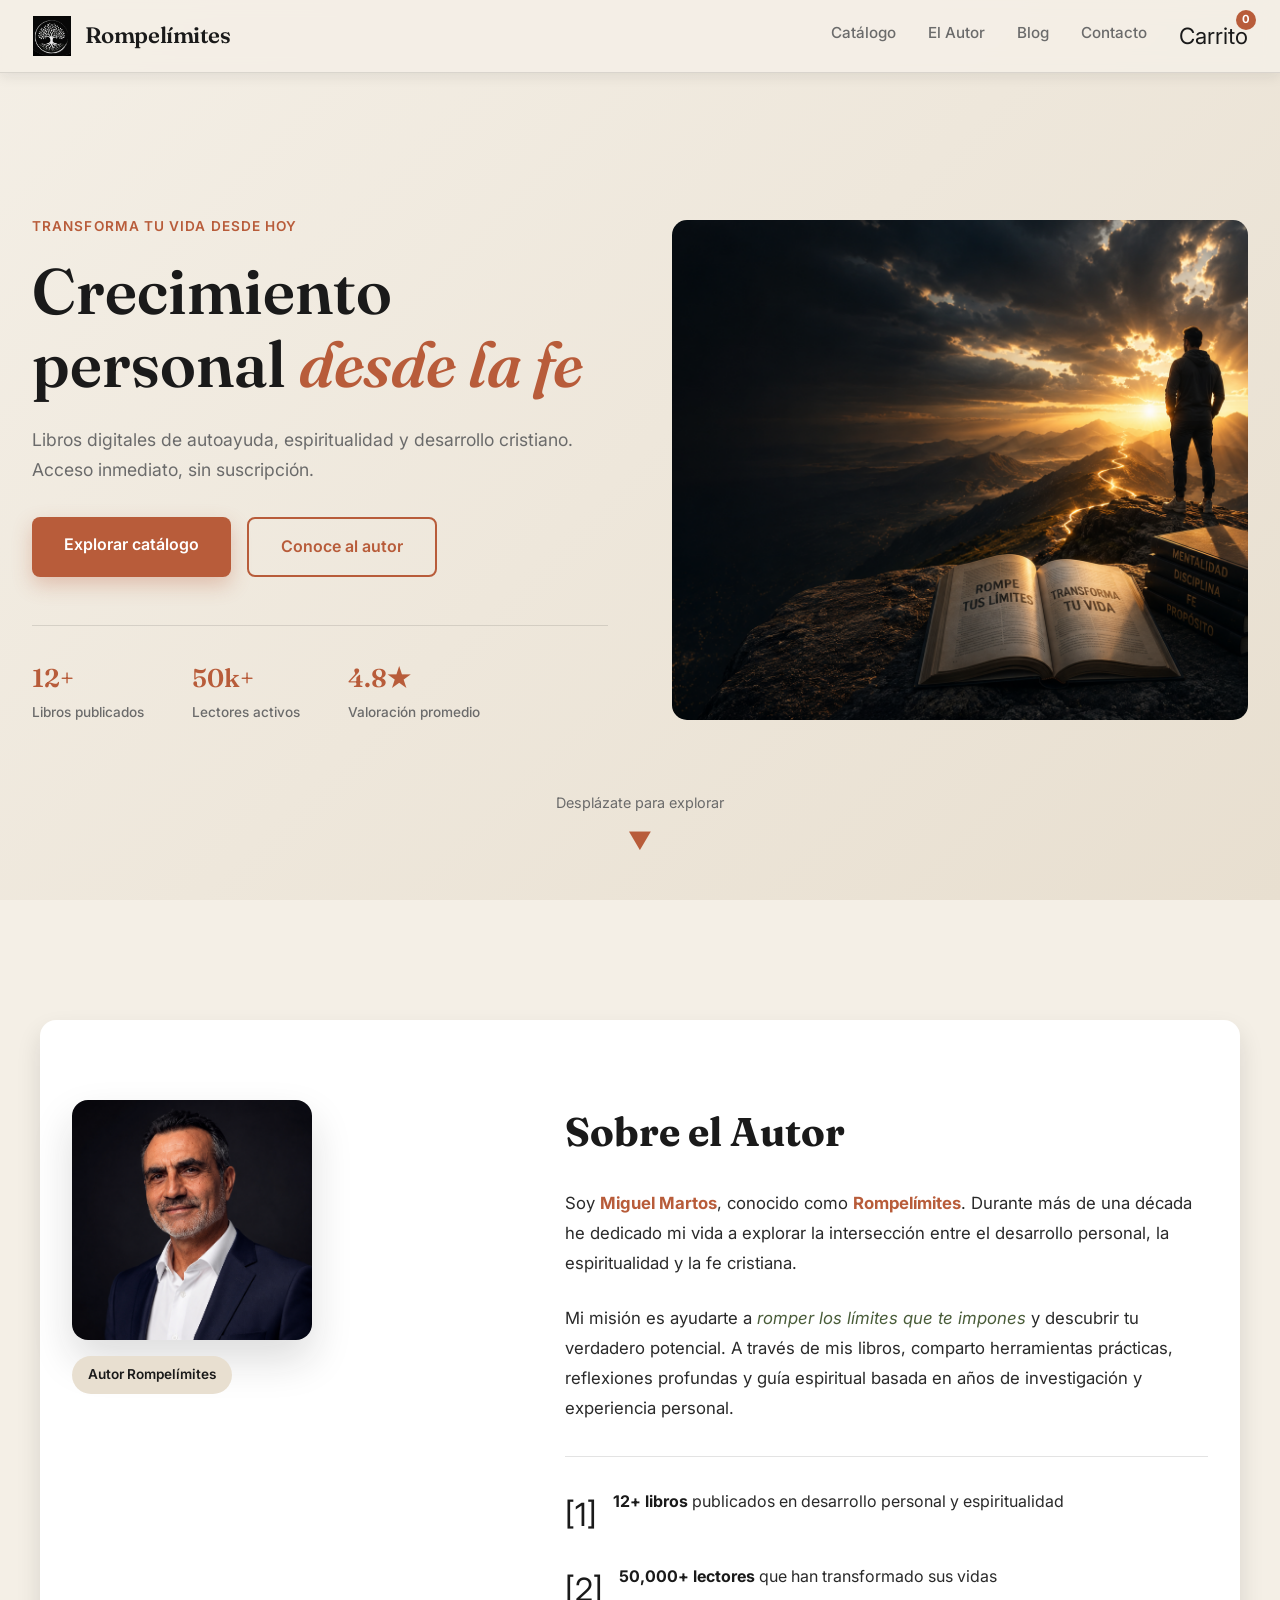
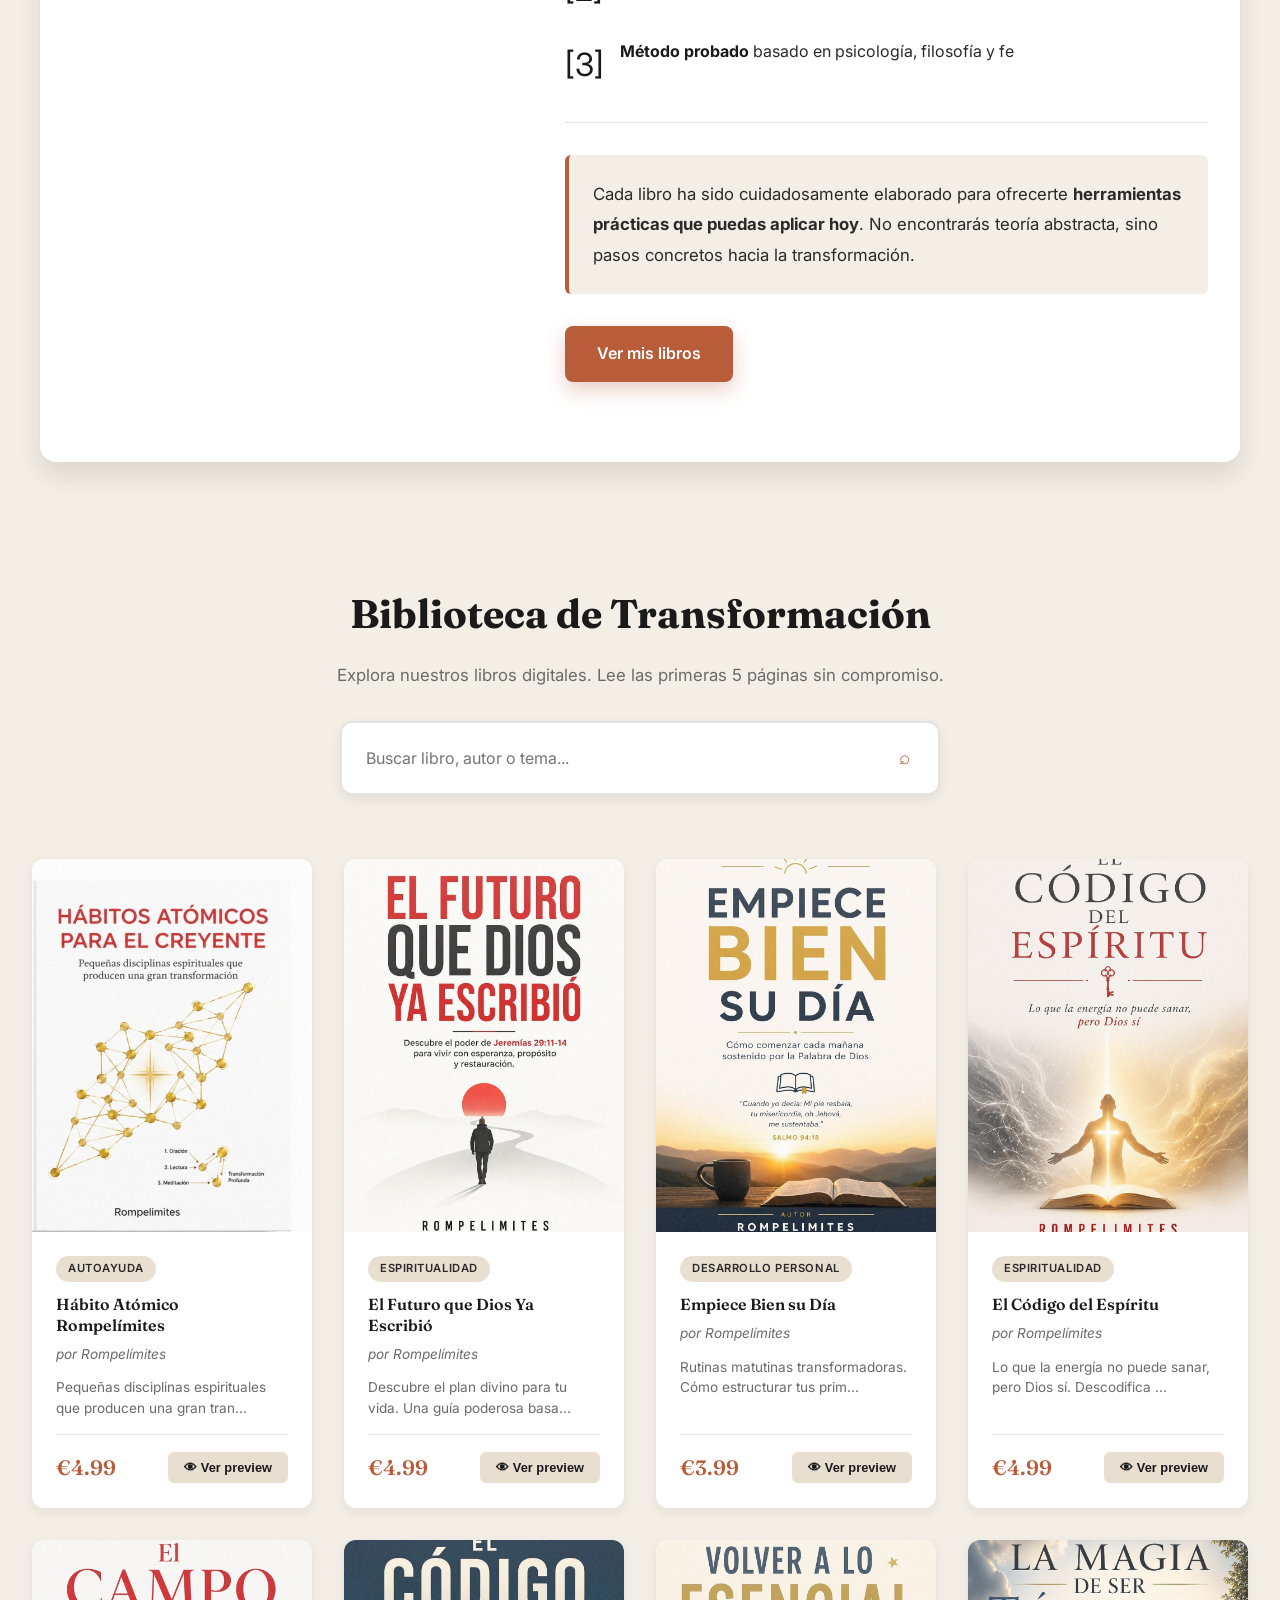
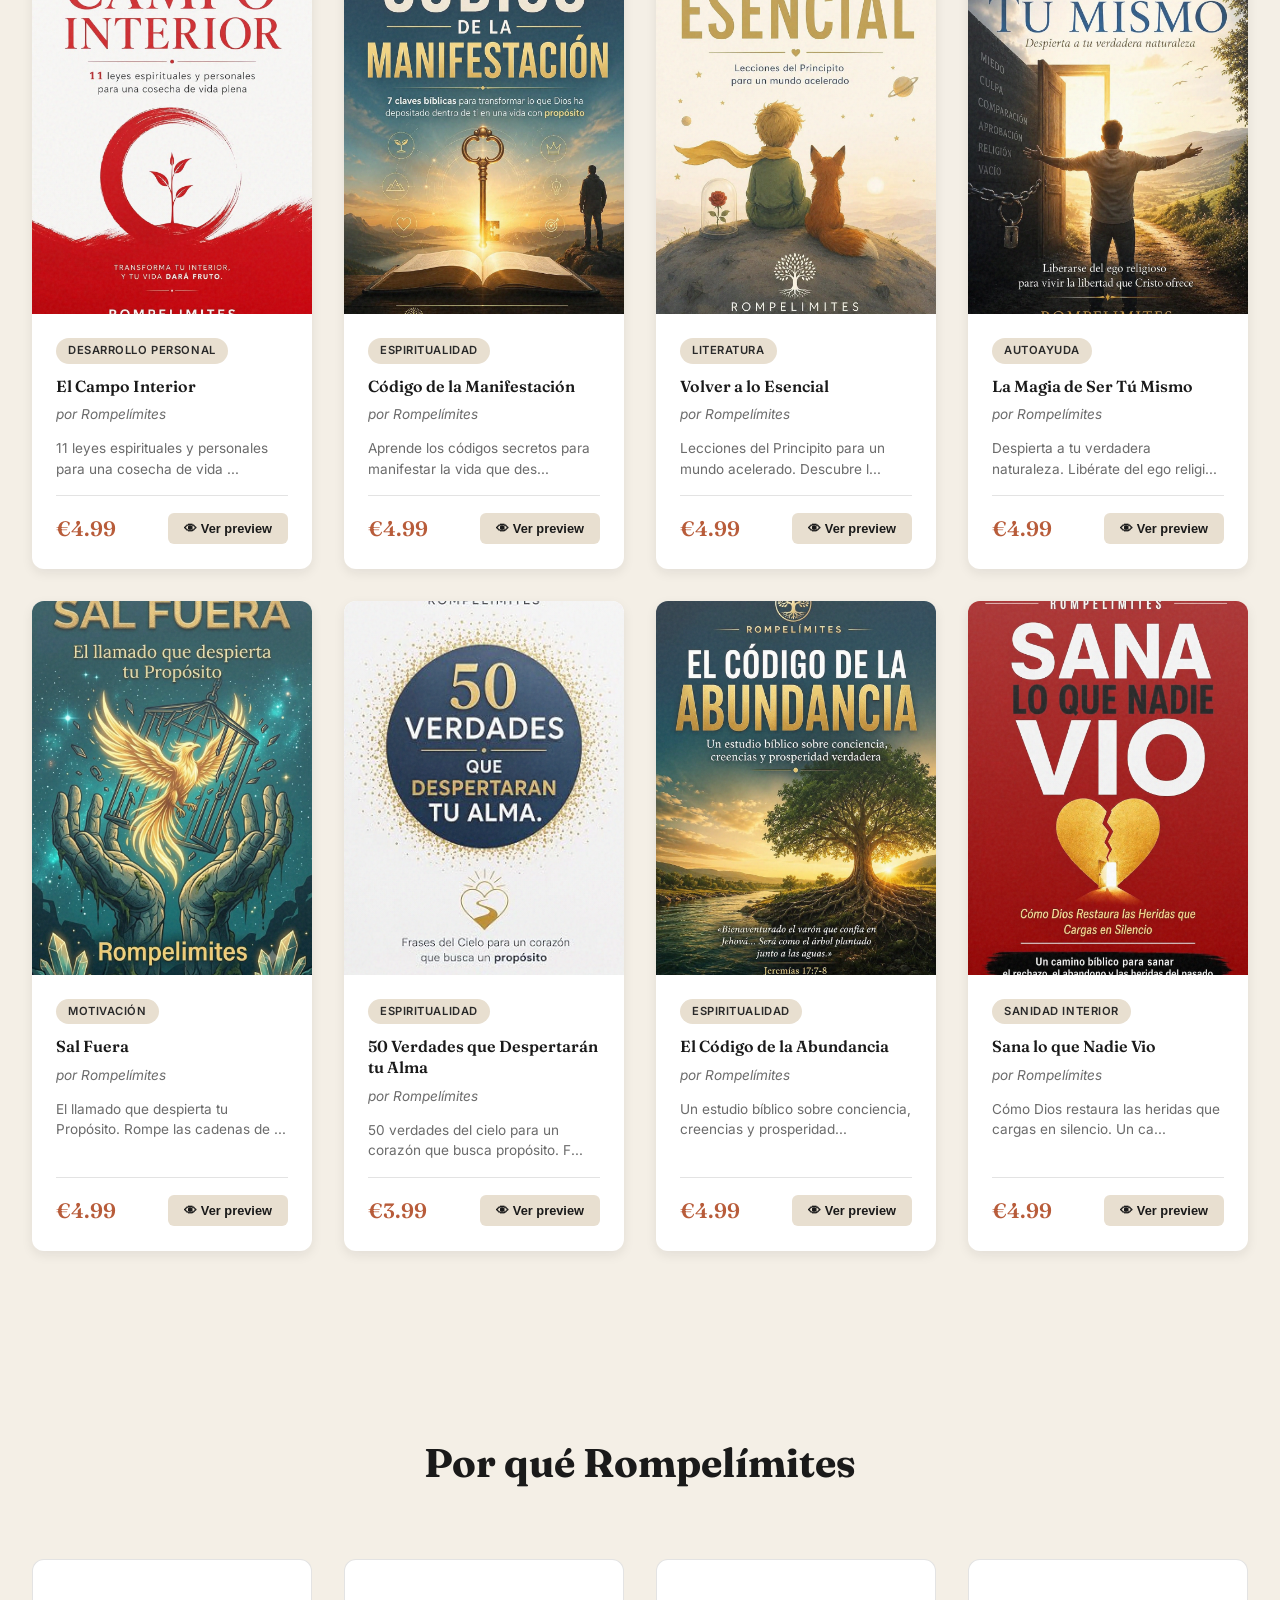
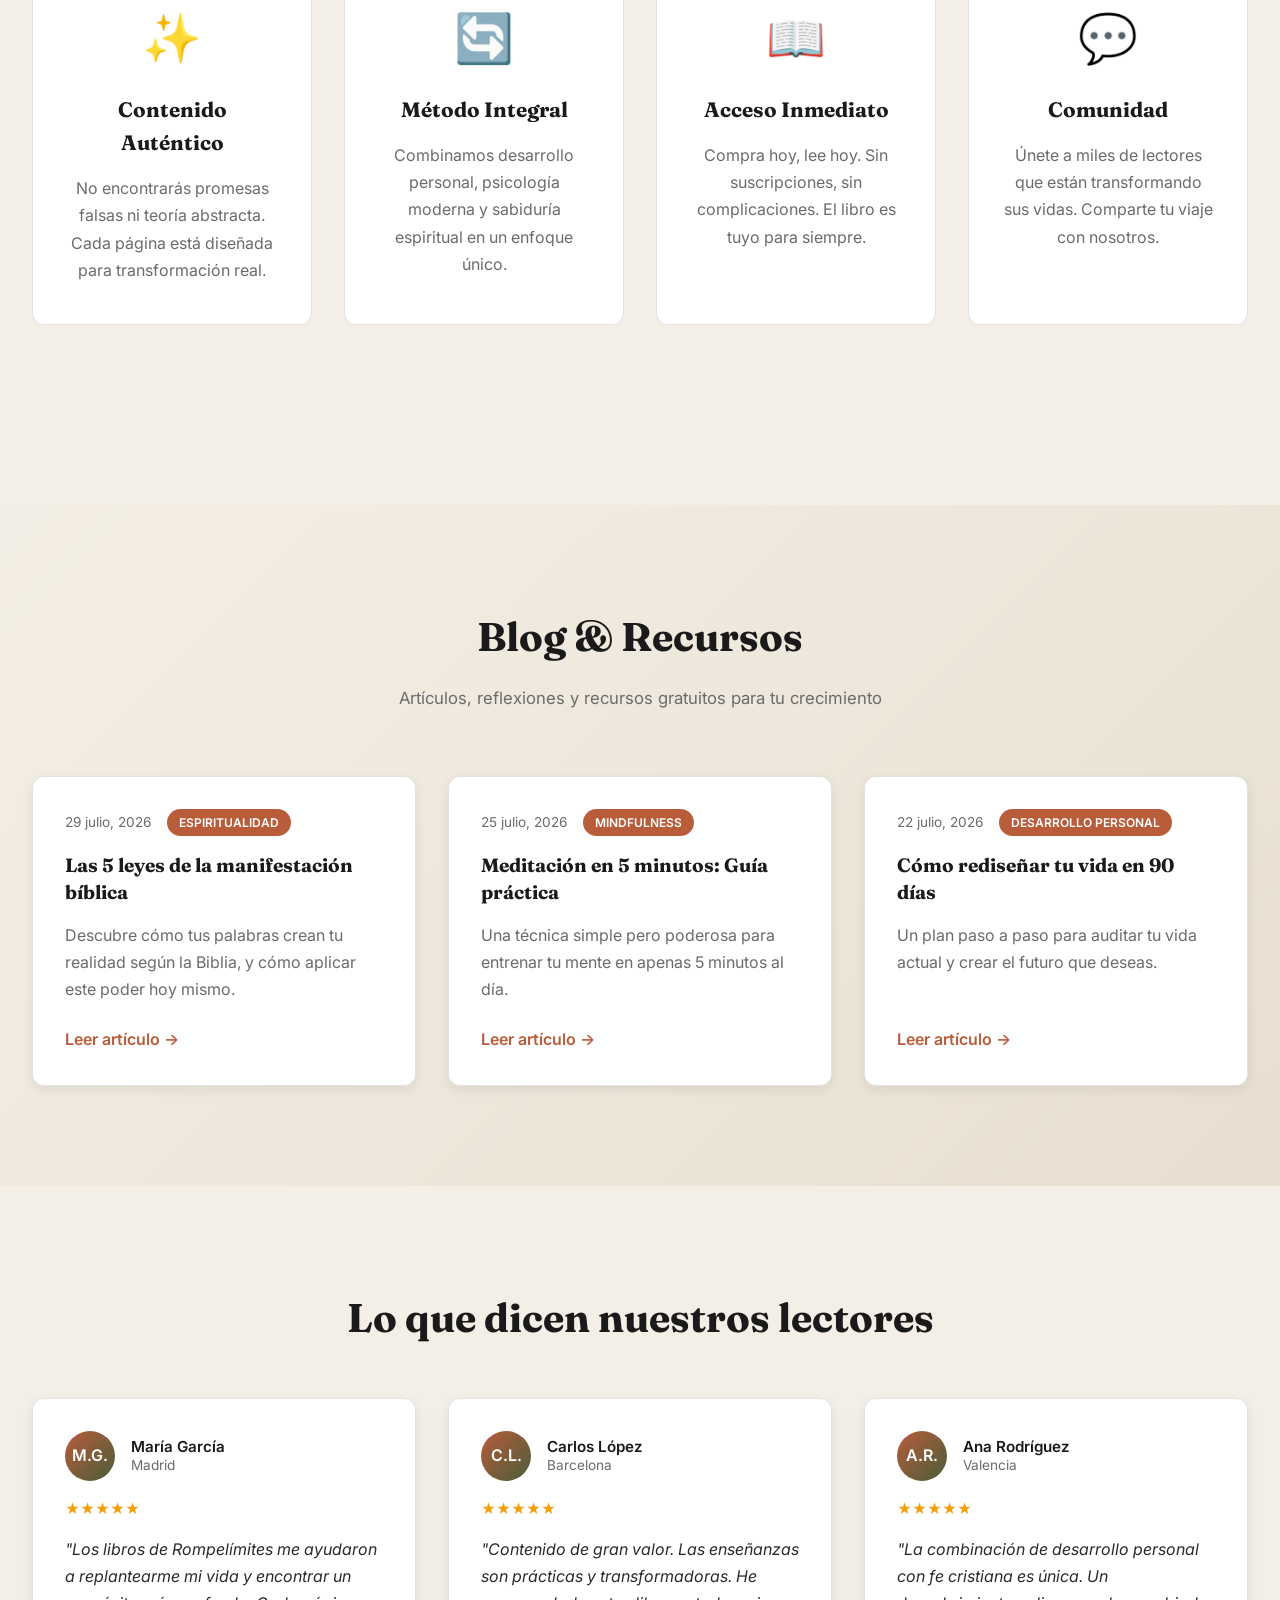
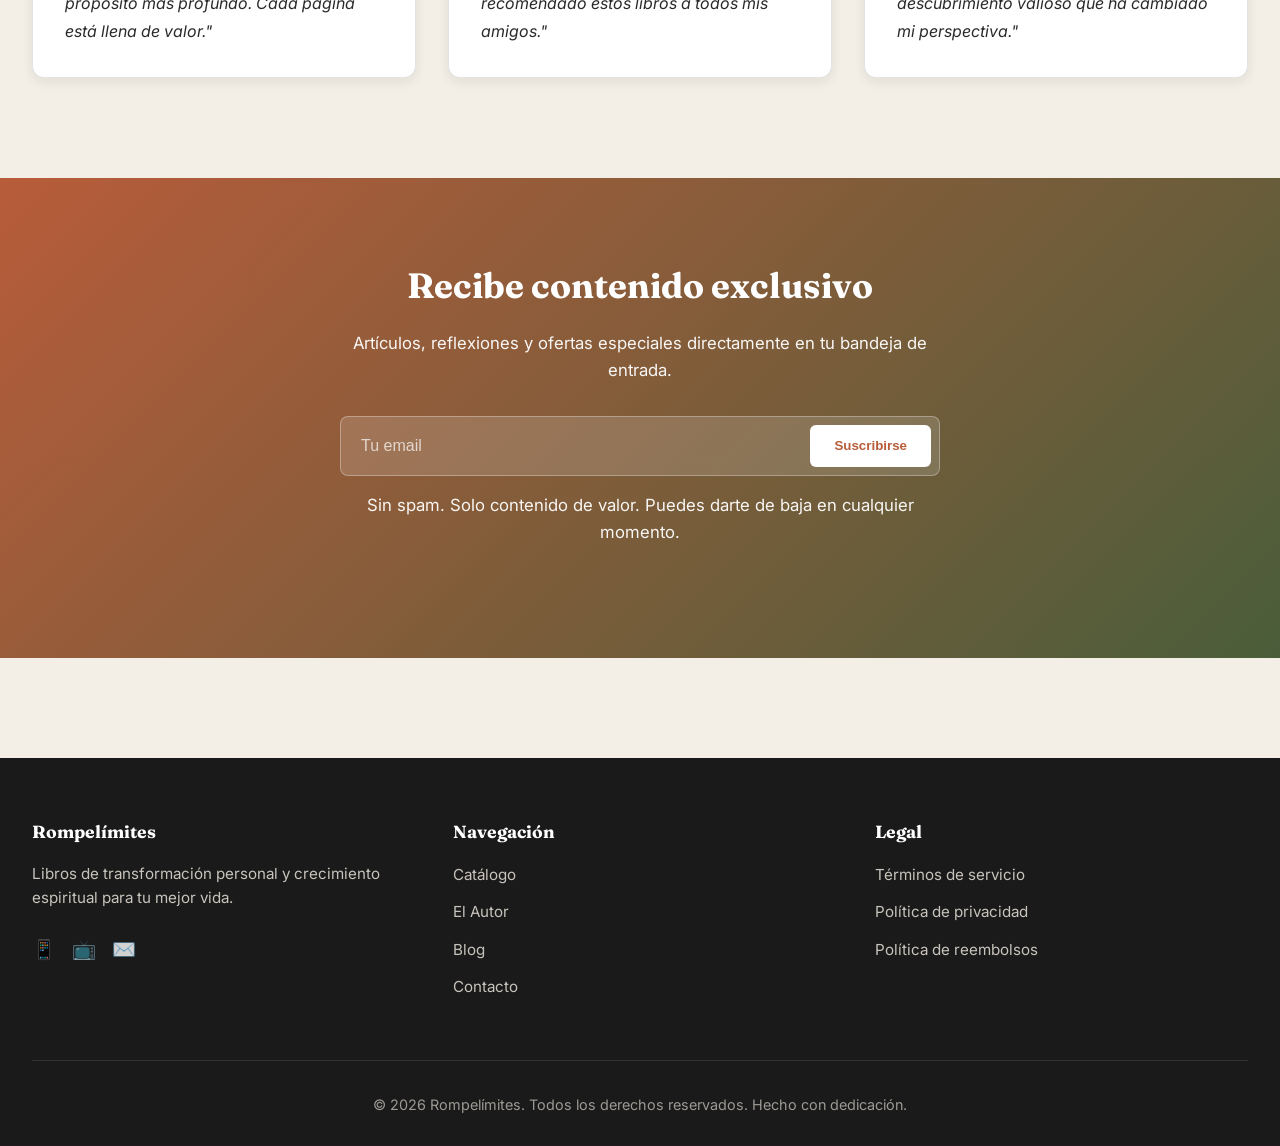
==== commit 6c81a6c5: "Add logo tree to navigation - Professional branding with symbol of growth and transformation" ====
--- a/index-v2.html
+++ b/index-v2.html
@@ -12,7 +12,10 @@
 <!-- NAV STICKY -->
 <nav class="nav-main">
   <div class="nav-container">
-    <a href="index-v2.html" class="nav-logo">Rompelímites</a>
+    <a href="index-v2.html" class="nav-logo">
+      <img src="assets/img/logo-tree.png" alt="Rompelímites" class="nav-logo-img">
+      <span>Rompelímites</span>
+    </a>
     <div class="nav-menu">
       <a href="#catalogo" class="nav-link">Catálogo</a>
       <a href="#autor" class="nav-link">El Autor</a>
--- a/assets/css/style-v2.css
+++ b/assets/css/style-v2.css
@@ -67,11 +67,25 @@
   text-decoration: none;
   letter-spacing: -0.02em;
   transition: all 0.3s ease;
+  display: flex;
+  align-items: center;
+  gap: 0.8rem;
+}
+
+.nav-logo-img {
+  width: 40px;
+  height: 40px;
+  object-fit: contain;
+  transition: transform 0.3s ease;
 }
 
 .nav-logo:hover {
   color: var(--primary);
   transform: translateY(-2px);
+}
+
+.nav-logo:hover .nav-logo-img {
+  transform: scale(1.1);
 }
 
 .nav-menu {
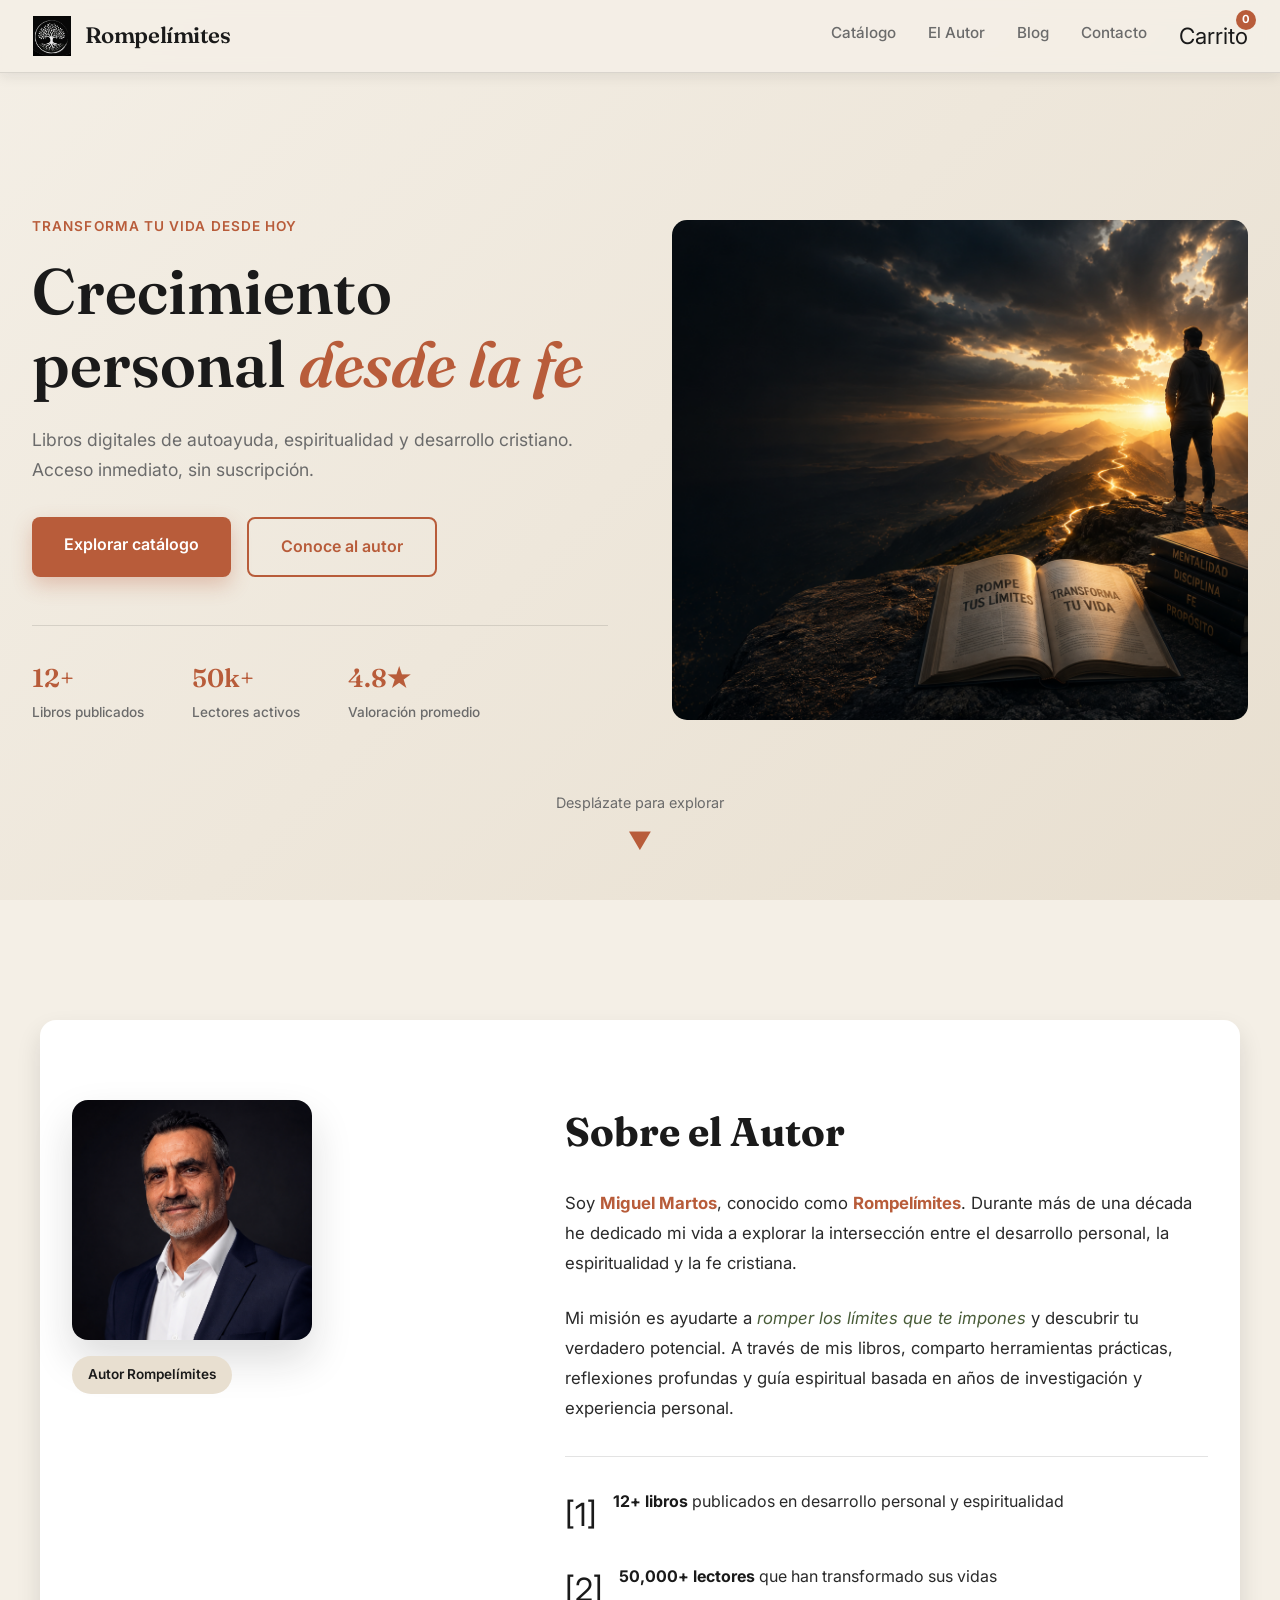
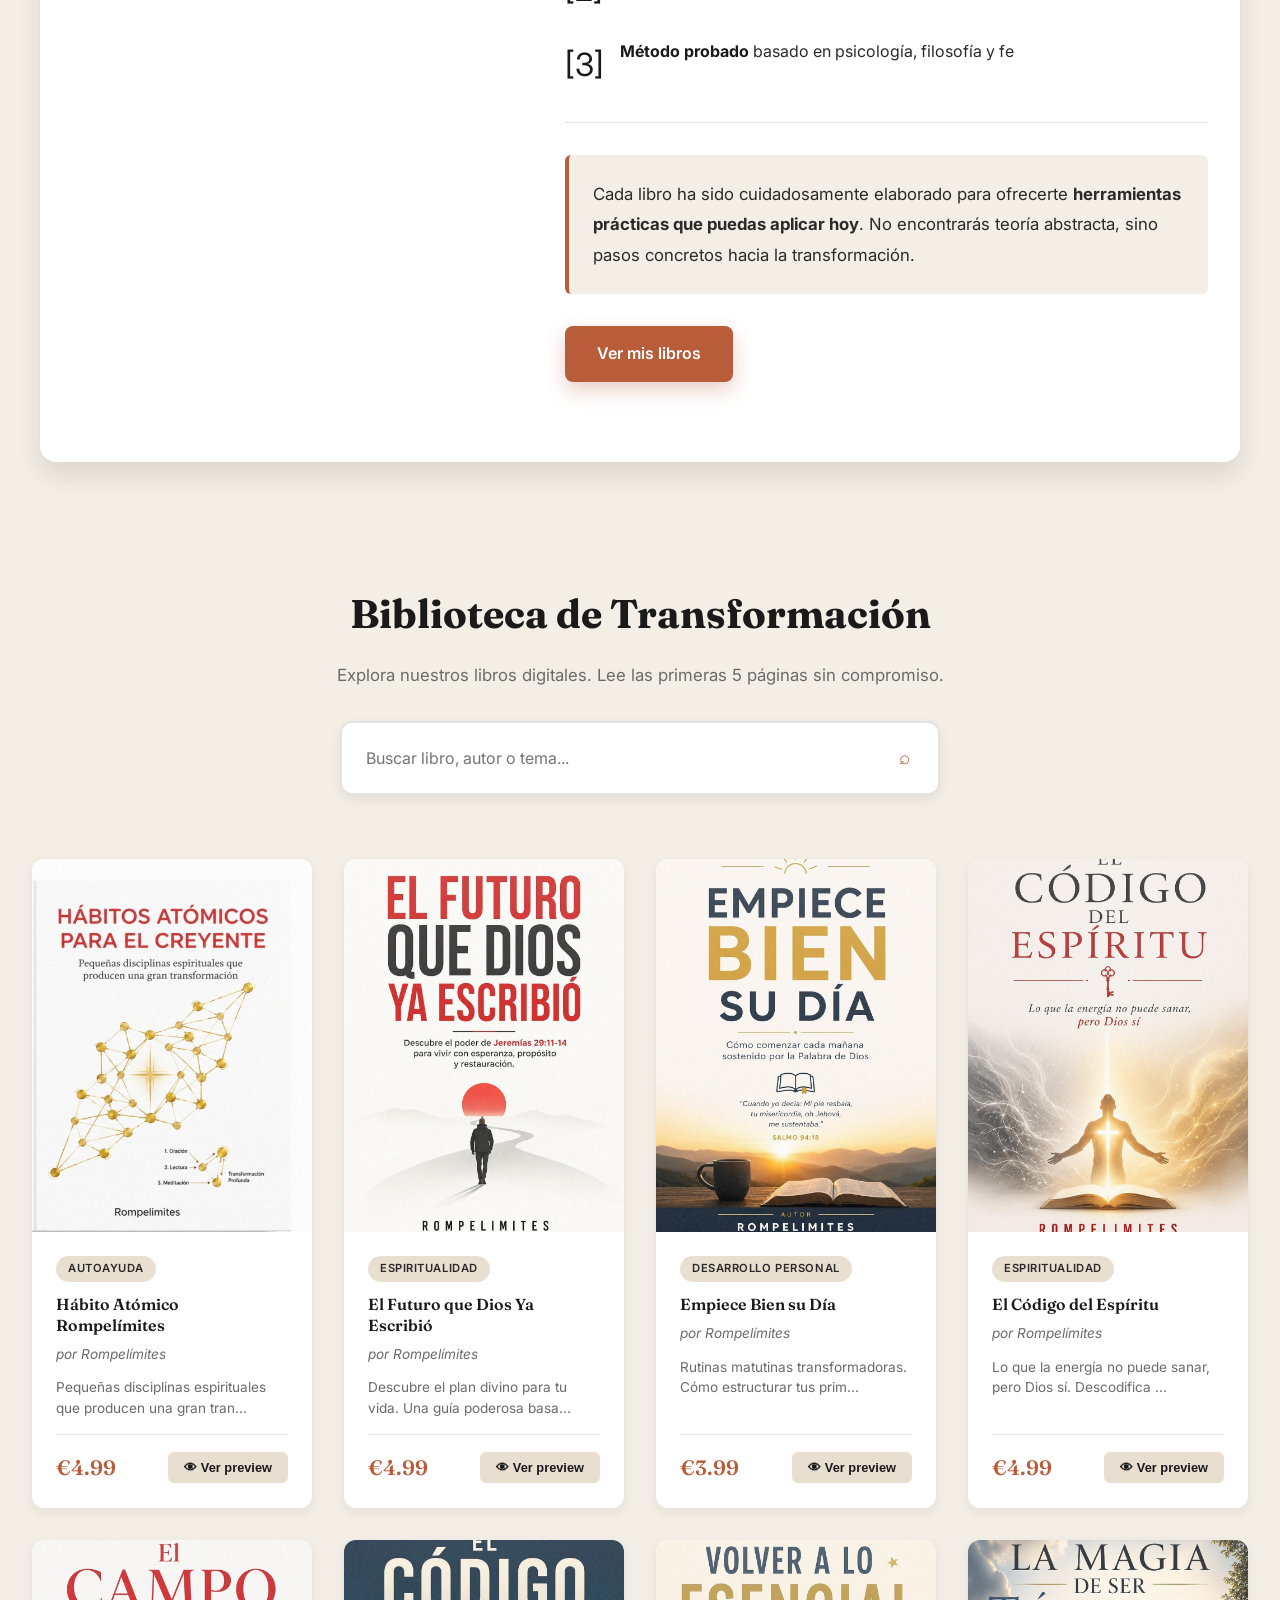
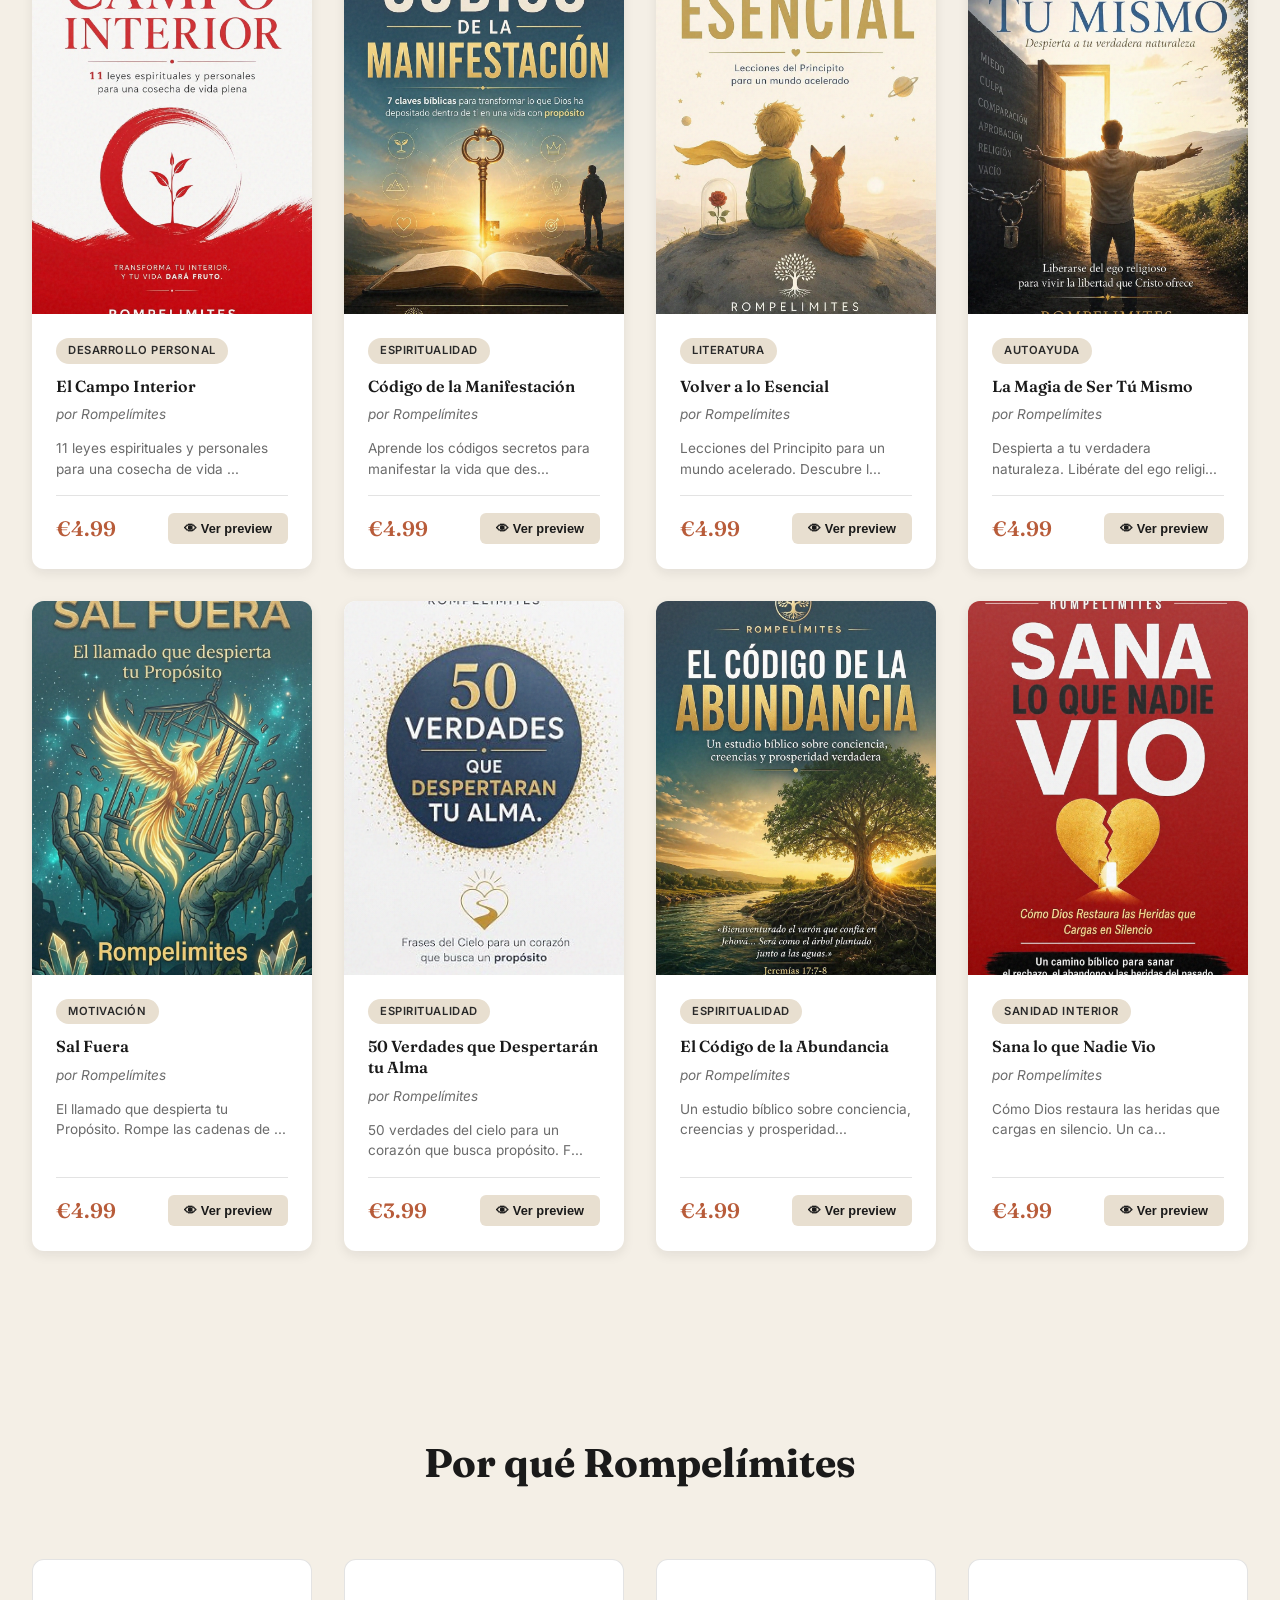
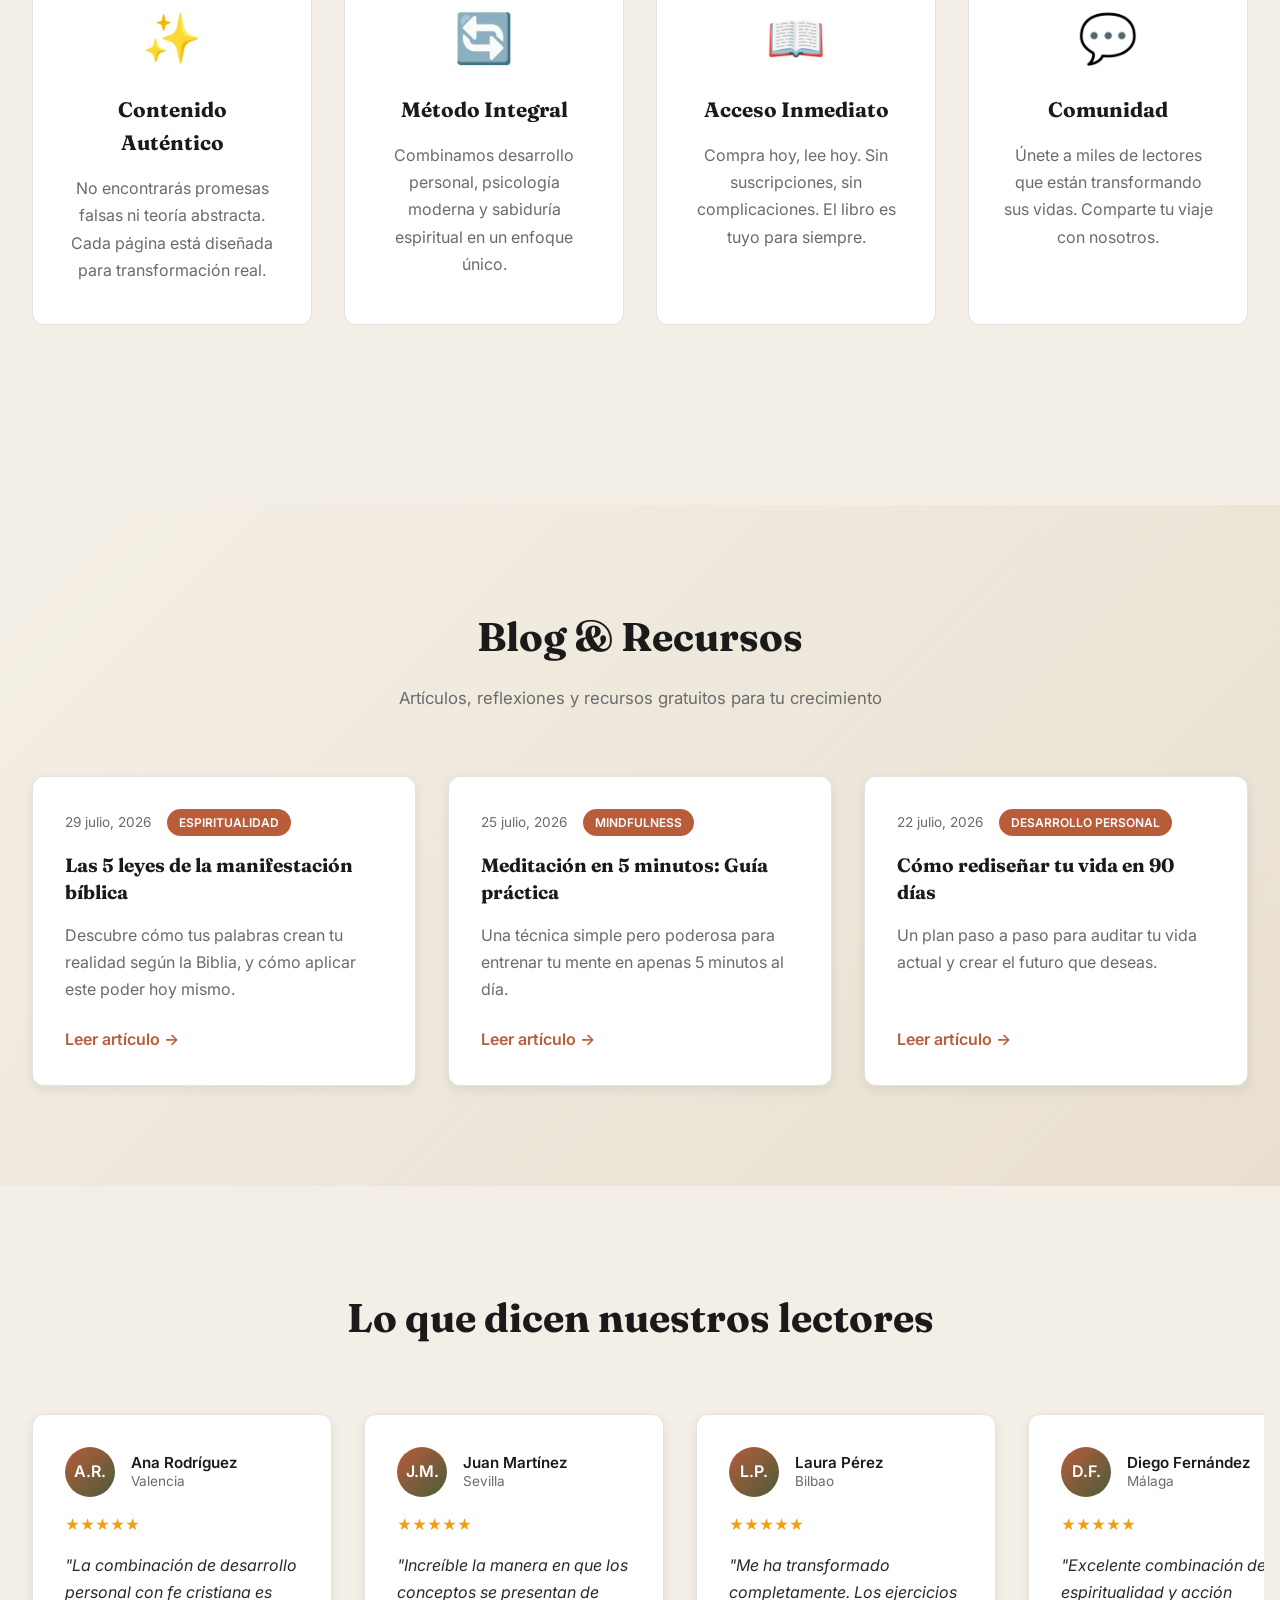
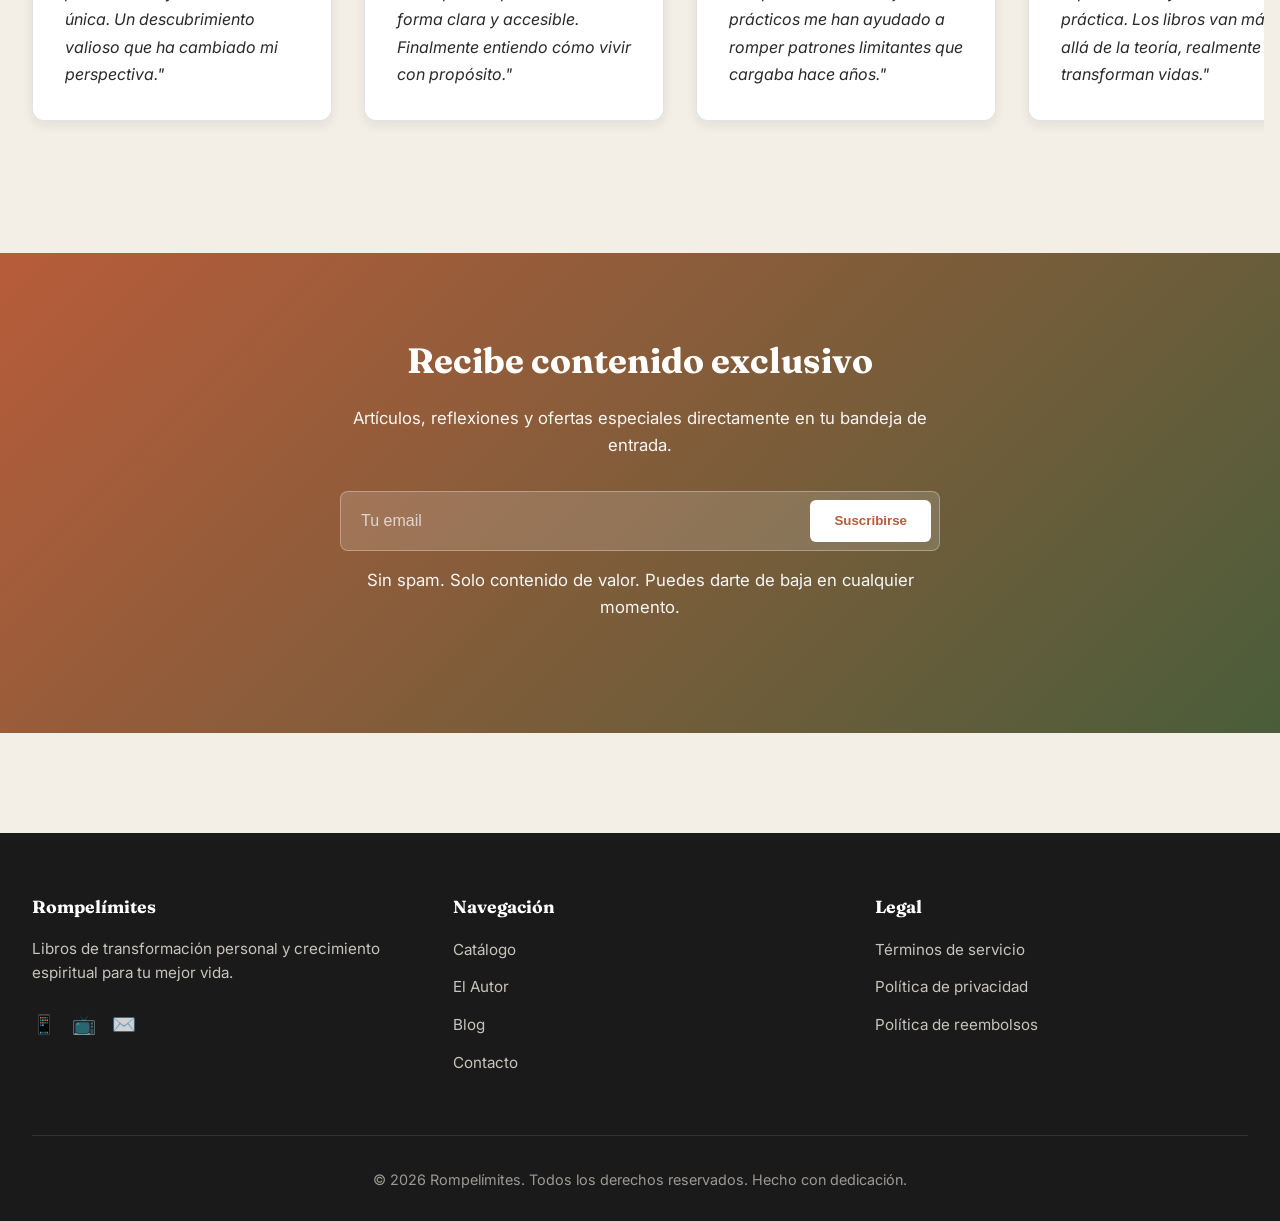
==== commit 8510c178: "Add infinite scrolling testimonials carousel - 15 real reviews with smooth autoplay every 2 seconds" ====
--- a/index-v2.html
+++ b/index-v2.html
@@ -220,7 +220,7 @@
 <section class="testimonials-v2">
   <h2>Lo que dicen nuestros lectores</h2>
   
-  <div class="testimonials-carousel">
+  <div class="testimonials-carousel" id="testimonials-carousel">
     <div class="testimonial-card-v2">
       <div class="testimonial-header">
         <div class="testimonial-avatar">M.G.</div>
@@ -255,6 +255,150 @@
       </div>
       <div class="testimonial-rating">★★★★★</div>
       <p class="testimonial-text">"La combinación de desarrollo personal con fe cristiana es única. Un descubrimiento valioso que ha cambiado mi perspectiva."</p>
+    </div>
+
+    <div class="testimonial-card-v2">
+      <div class="testimonial-header">
+        <div class="testimonial-avatar">J.M.</div>
+        <div class="testimonial-meta">
+          <p class="testimonial-name">Juan Martínez</p>
+          <p class="testimonial-location">Sevilla</p>
+        </div>
+      </div>
+      <div class="testimonial-rating">★★★★★</div>
+      <p class="testimonial-text">"Increíble la manera en que los conceptos se presentan de forma clara y accesible. Finalmente entiendo cómo vivir con propósito."</p>
+    </div>
+
+    <div class="testimonial-card-v2">
+      <div class="testimonial-header">
+        <div class="testimonial-avatar">L.P.</div>
+        <div class="testimonial-meta">
+          <p class="testimonial-name">Laura Pérez</p>
+          <p class="testimonial-location">Bilbao</p>
+        </div>
+      </div>
+      <div class="testimonial-rating">★★★★★</div>
+      <p class="testimonial-text">"Me ha transformado completamente. Los ejercicios prácticos me han ayudado a romper patrones limitantes que cargaba hace años."</p>
+    </div>
+
+    <div class="testimonial-card-v2">
+      <div class="testimonial-header">
+        <div class="testimonial-avatar">D.F.</div>
+        <div class="testimonial-meta">
+          <p class="testimonial-name">Diego Fernández</p>
+          <p class="testimonial-location">Málaga</p>
+        </div>
+      </div>
+      <div class="testimonial-rating">★★★★★</div>
+      <p class="testimonial-text">"Excelente combinación de espiritualidad y acción práctica. Los libros van más allá de la teoría, realmente transforman vidas."</p>
+    </div>
+
+    <div class="testimonial-card-v2">
+      <div class="testimonial-header">
+        <div class="testimonial-avatar">S.T.</div>
+        <div class="testimonial-meta">
+          <p class="testimonial-name">Sandra Torres</p>
+          <p class="testimonial-location">Zaragoza</p>
+        </div>
+      </div>
+      <div class="testimonial-rating">★★★★★</div>
+      <p class="testimonial-text">"Cada libro me ha enseñado algo nuevo sobre mí mismo. La sabiduría que transmite Rompelímites es invaluable para mi crecimiento."</p>
+    </div>
+
+    <div class="testimonial-card-v2">
+      <div class="testimonial-header">
+        <div class="testimonial-avatar">R.S.</div>
+        <div class="testimonial-meta">
+          <p class="testimonial-name">Roberto Sánchez</p>
+          <p class="testimonial-location">Murcia</p>
+        </div>
+      </div>
+      <div class="testimonial-rating">★★★★★</div>
+      <p class="testimonial-text">"Finalmente encontré respuestas a mis preguntas más profundas. Recomiendo estos libros a cualquiera que busque transformación real."</p>
+    </div>
+
+    <div class="testimonial-card-v2">
+      <div class="testimonial-header">
+        <div class="testimonial-avatar">I.G.</div>
+        <div class="testimonial-meta">
+          <p class="testimonial-name">Inmaculada García</p>
+          <p class="testimonial-location">Alicante</p>
+        </div>
+      </div>
+      <div class="testimonial-rating">★★★★★</div>
+      <p class="testimonial-text">"Los libros llegaron en el momento exacto de mi vida. La forma en que abordan los temas es profunda pero accesible para todos."</p>
+    </div>
+
+    <div class="testimonial-card-v2">
+      <div class="testimonial-header">
+        <div class="testimonial-avatar">P.V.</div>
+        <div class="testimonial-meta">
+          <p class="testimonial-name">Pablo Vargas</p>
+          <p class="testimonial-location">Córdoba</p>
+        </div>
+      </div>
+      <div class="testimonial-rating">★★★★★</div>
+      <p class="testimonial-text">"He leído todos los libros y cada uno me ha dejado una lección distinta. El autor realmente entiende lo que necesitamos escuchar."</p>
+    </div>
+
+    <div class="testimonial-card-v2">
+      <div class="testimonial-header">
+        <div class="testimonial-avatar">M.R.</div>
+        <div class="testimonial-meta">
+          <p class="testimonial-name">Mónica Ruiz</p>
+          <p class="testimonial-location">Salamanca</p>
+        </div>
+      </div>
+      <div class="testimonial-rating">★★★★★</div>
+      <p class="testimonial-text">"Imprescindible para cualquiera que quiera crecer en todas las áreas de su vida. Contenido único que realmente marca la diferencia."</p>
+    </div>
+
+    <div class="testimonial-card-v2">
+      <div class="testimonial-header">
+        <div class="testimonial-avatar">F.H.</div>
+        <div class="testimonial-meta">
+          <p class="testimonial-name">Fernando Hernández</p>
+          <p class="testimonial-location">Valladolid</p>
+        </div>
+      </div>
+      <div class="testimonial-rating">★★★★★</div>
+      <p class="testimonial-text">"La mejor inversión que hice fue en estos libros. Han sido la brújula que necesitaba para encontrar mi camino en la vida."</p>
+    </div>
+
+    <div class="testimonial-card-v2">
+      <div class="testimonial-header">
+        <div class="testimonial-avatar">E.N.</div>
+        <div class="testimonial-meta">
+          <p class="testimonial-name">Elena Navarro</p>
+          <p class="testimonial-location">Palma</p>
+        </div>
+      </div>
+      <div class="testimonial-rating">★★★★★</div>
+      <p class="testimonial-text">"Lectura obligatoria para quienes desean comprenderse mejor a sí mismos. Claros, profundos y completamente transformadores."</p>
+    </div>
+
+    <div class="testimonial-card-v2">
+      <div class="testimonial-header">
+        <div class="testimonial-avatar">V.L.</div>
+        <div class="testimonial-meta">
+          <p class="testimonial-name">Víctor López</p>
+          <p class="testimonial-location">Oviedo</p>
+        </div>
+      </div>
+      <div class="testimonial-rating">★★★★★</div>
+      <p class="testimonial-text">"Nunca leí nada así. Los libros combinan sabiduría antigua con herramientas modernas para la transformación personal genuina."</p>
+    </div>
+
+    <div class="testimonial-card-v2">
+      <div class="testimonial-header">
+        <div class="testimonial-avatar">K.G.</div>
+        <div class="testimonial-meta">
+          <p class="testimonial-name">Karina González</p>
+          <p class="testimonial-location">Las Palmas</p>
+        </div>
+      </div>
+      <div class="testimonial-rating">★★★★★</div>
+      <p class="testimonial-text">"Empecé con un libro por curiosidad y ahora soy coleccionista de toda la obra de Rompelímites. Cada uno es especial y revelador."</p>
     </div>
   </div>
 </section>
--- a/assets/css/style-v2.css
+++ b/assets/css/style-v2.css
@@ -1007,9 +1007,41 @@
 }
 
 .testimonials-carousel {
-  display: grid;
-  grid-template-columns: repeat(auto-fit, minmax(300px, 1fr));
+  display: flex;
   gap: 2rem;
+  overflow-x: auto;
+  overflow-y: hidden;
+  scroll-behavior: smooth;
+  padding: 1rem 0 2rem 0;
+  margin: 0 -1rem;
+  padding-left: 1rem;
+  padding-right: 1rem;
+  -webkit-overflow-scrolling: touch;
+  cursor: grab;
+}
+
+.testimonials-carousel:active {
+  cursor: grabbing;
+}
+
+/* Scrollbar styling */
+.testimonials-carousel::-webkit-scrollbar {
+  height: 6px;
+}
+
+.testimonials-carousel::-webkit-scrollbar-track {
+  background: var(--bg-2);
+  border-radius: 10px;
+}
+
+.testimonials-carousel::-webkit-scrollbar-thumb {
+  background: var(--primary);
+  border-radius: 10px;
+  opacity: 0.7;
+}
+
+.testimonials-carousel::-webkit-scrollbar-thumb:hover {
+  opacity: 1;
 }
 
 .testimonial-card-v2 {
@@ -1019,6 +1051,10 @@
   border: 1px solid var(--line);
   box-shadow: var(--shadow-sm);
   transition: all 0.3s ease;
+  flex: 0 0 300px;
+  min-width: 300px;
+  user-select: none;
+  -webkit-user-select: none;
 }
 
 .testimonial-card-v2:hover {
@@ -1525,7 +1561,10 @@
   }
 
   .testimonials-carousel {
-    grid-template-columns: 1fr;
+    padding: 1rem 0 1.5rem 0;
+    margin: 0 -1rem;
+    padding-left: 1rem;
+    padding-right: 1rem;
   }
 
   .scroll-indicator {
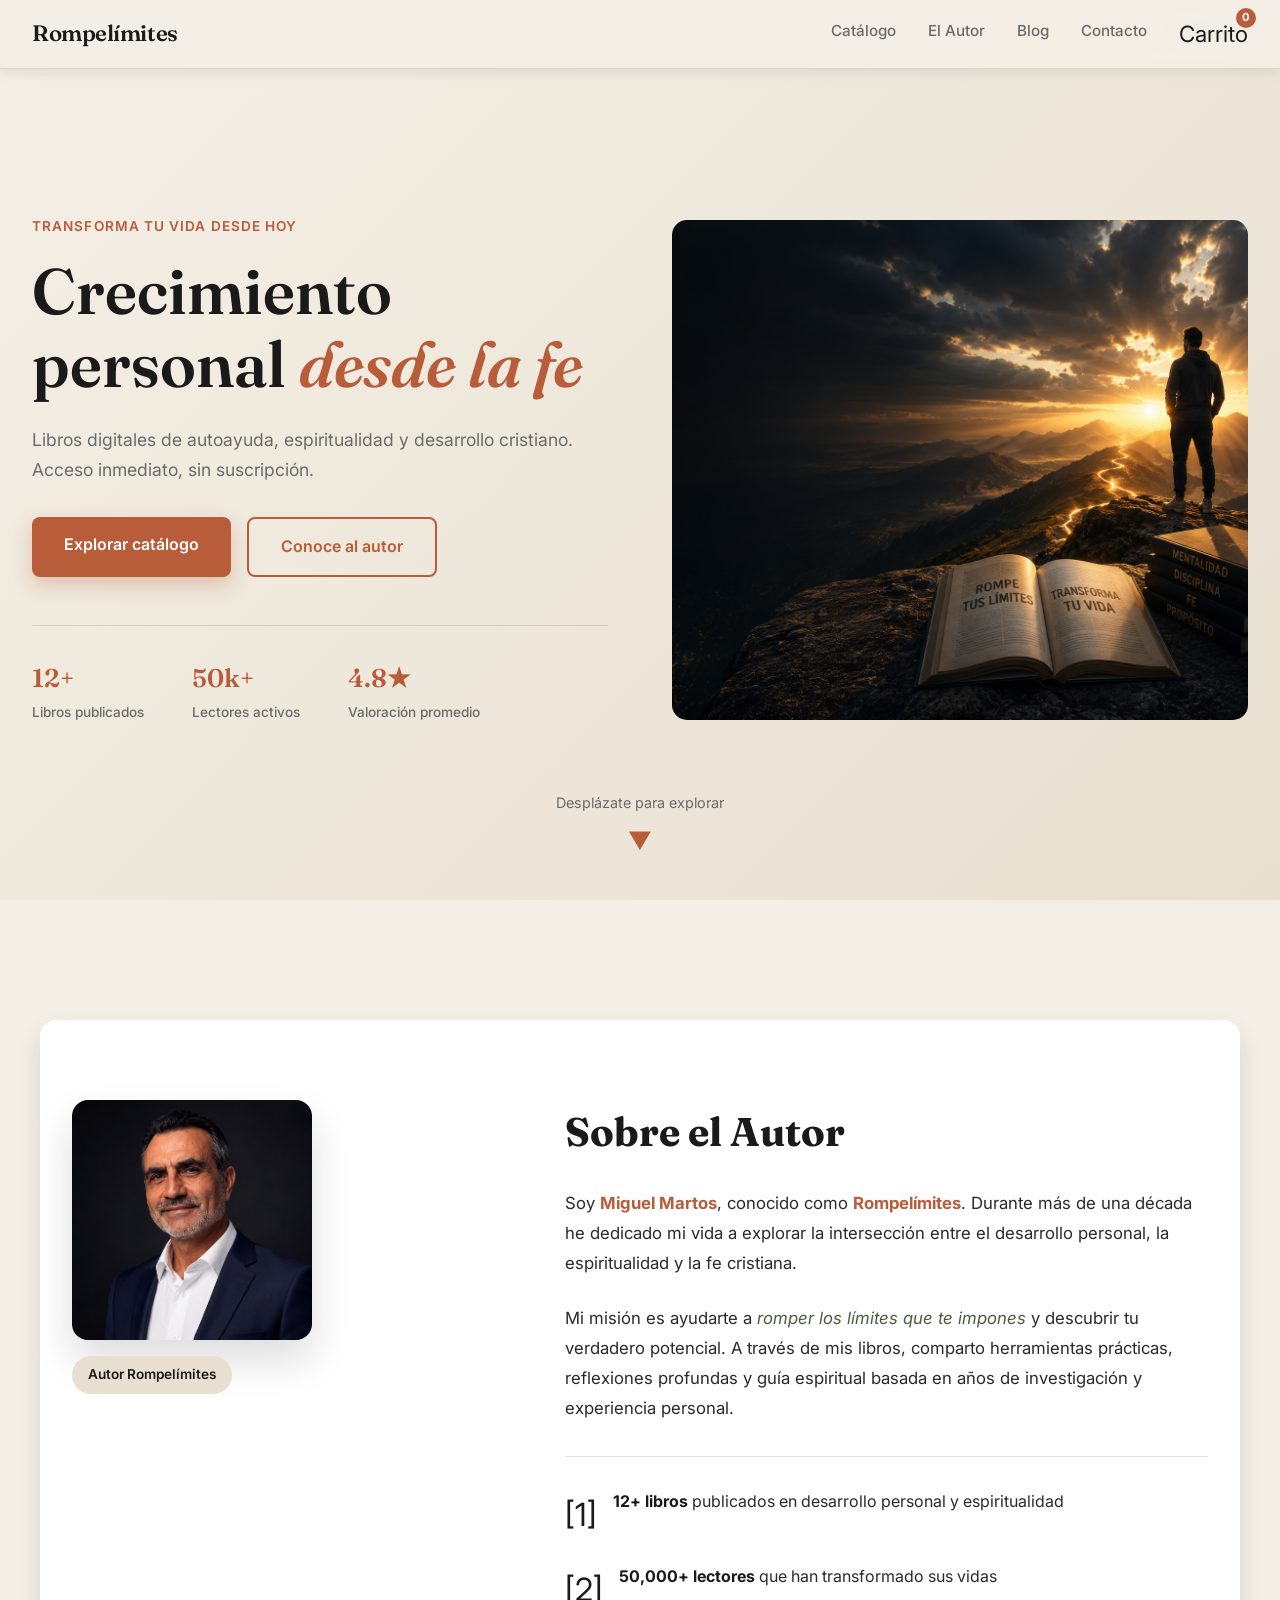
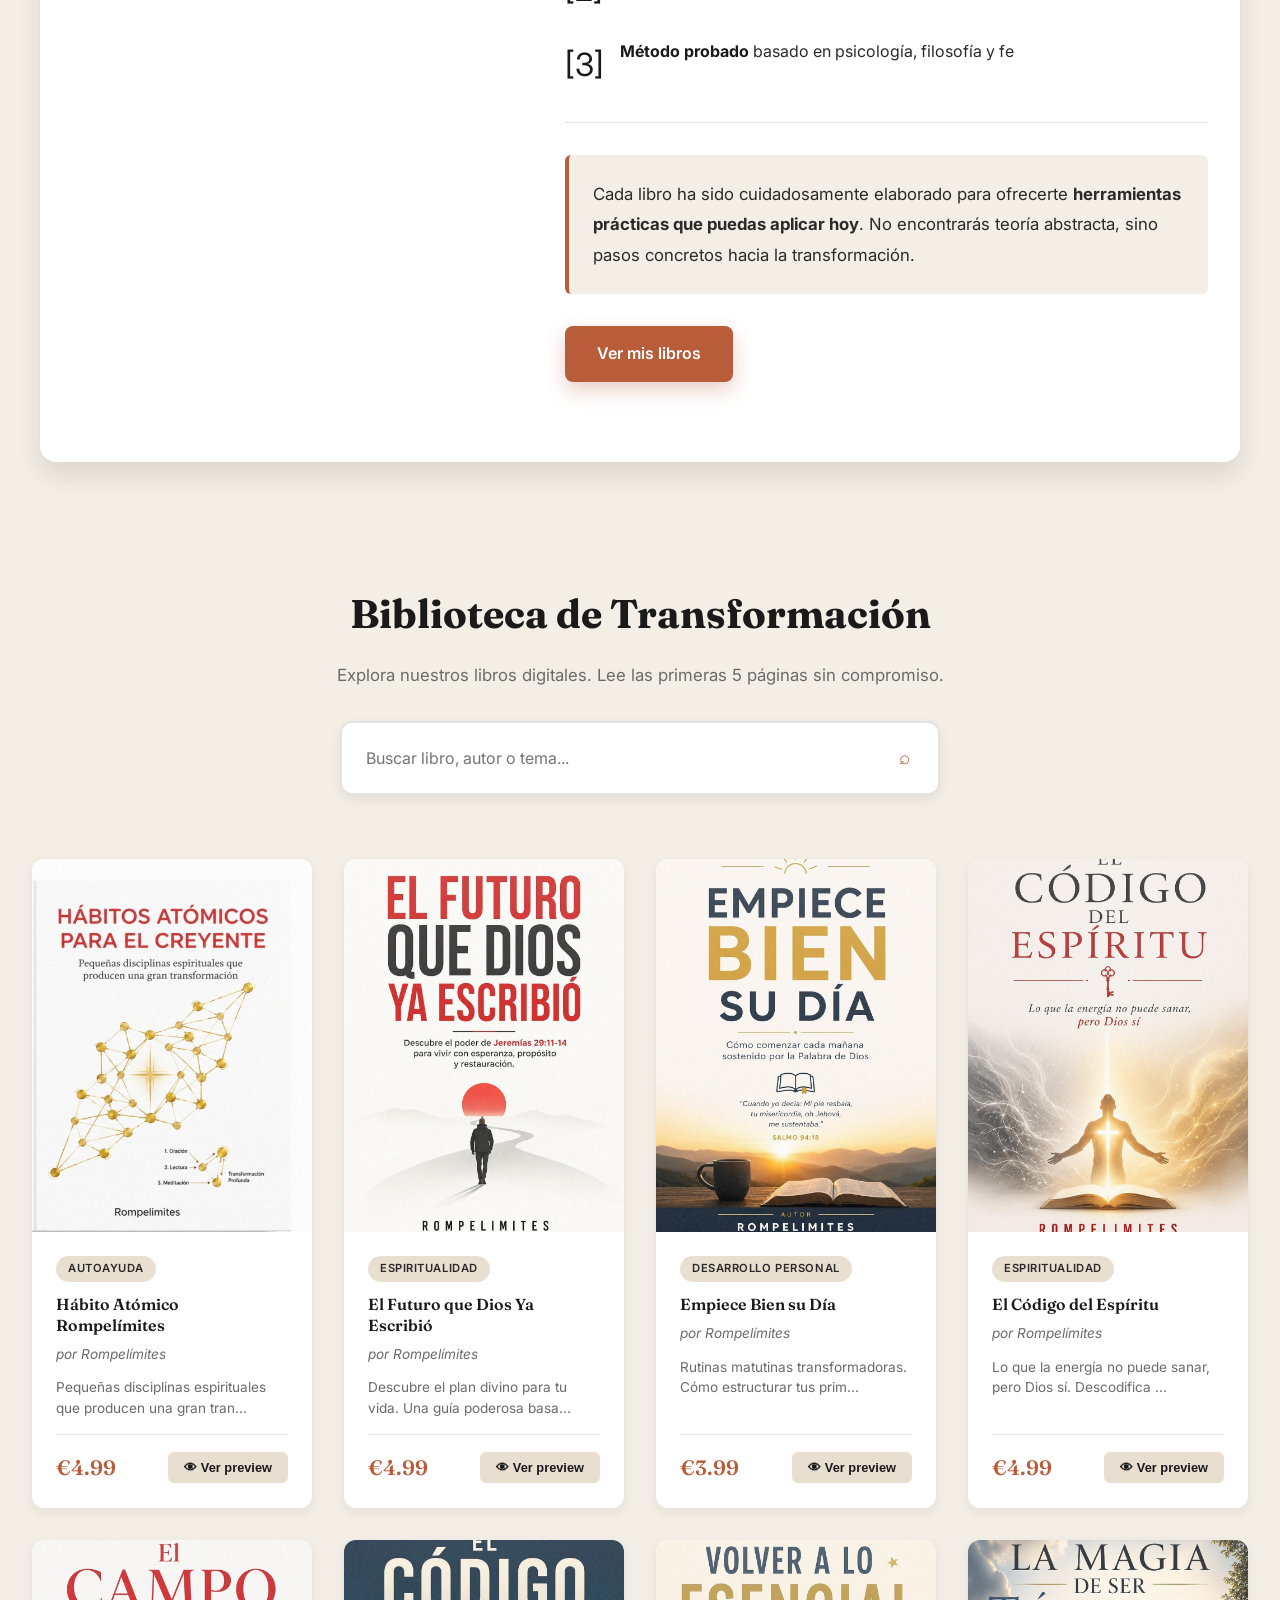
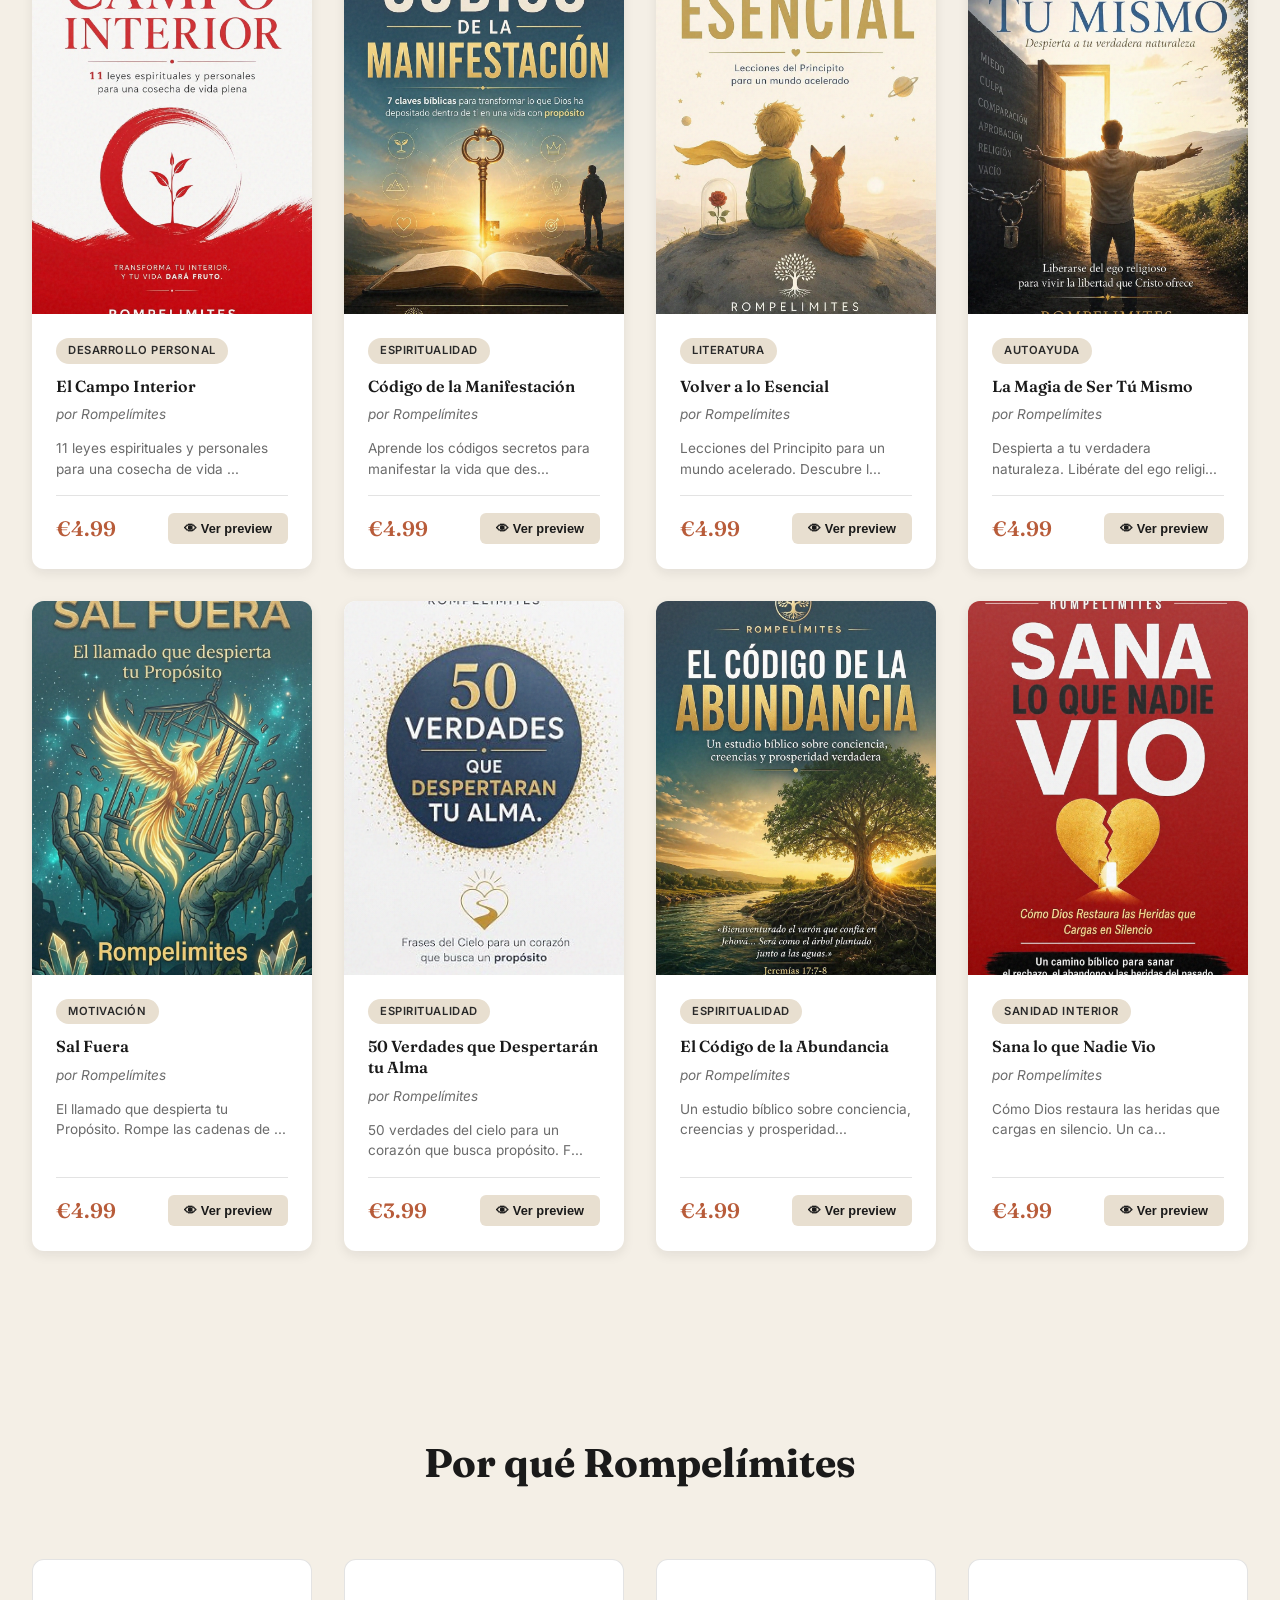
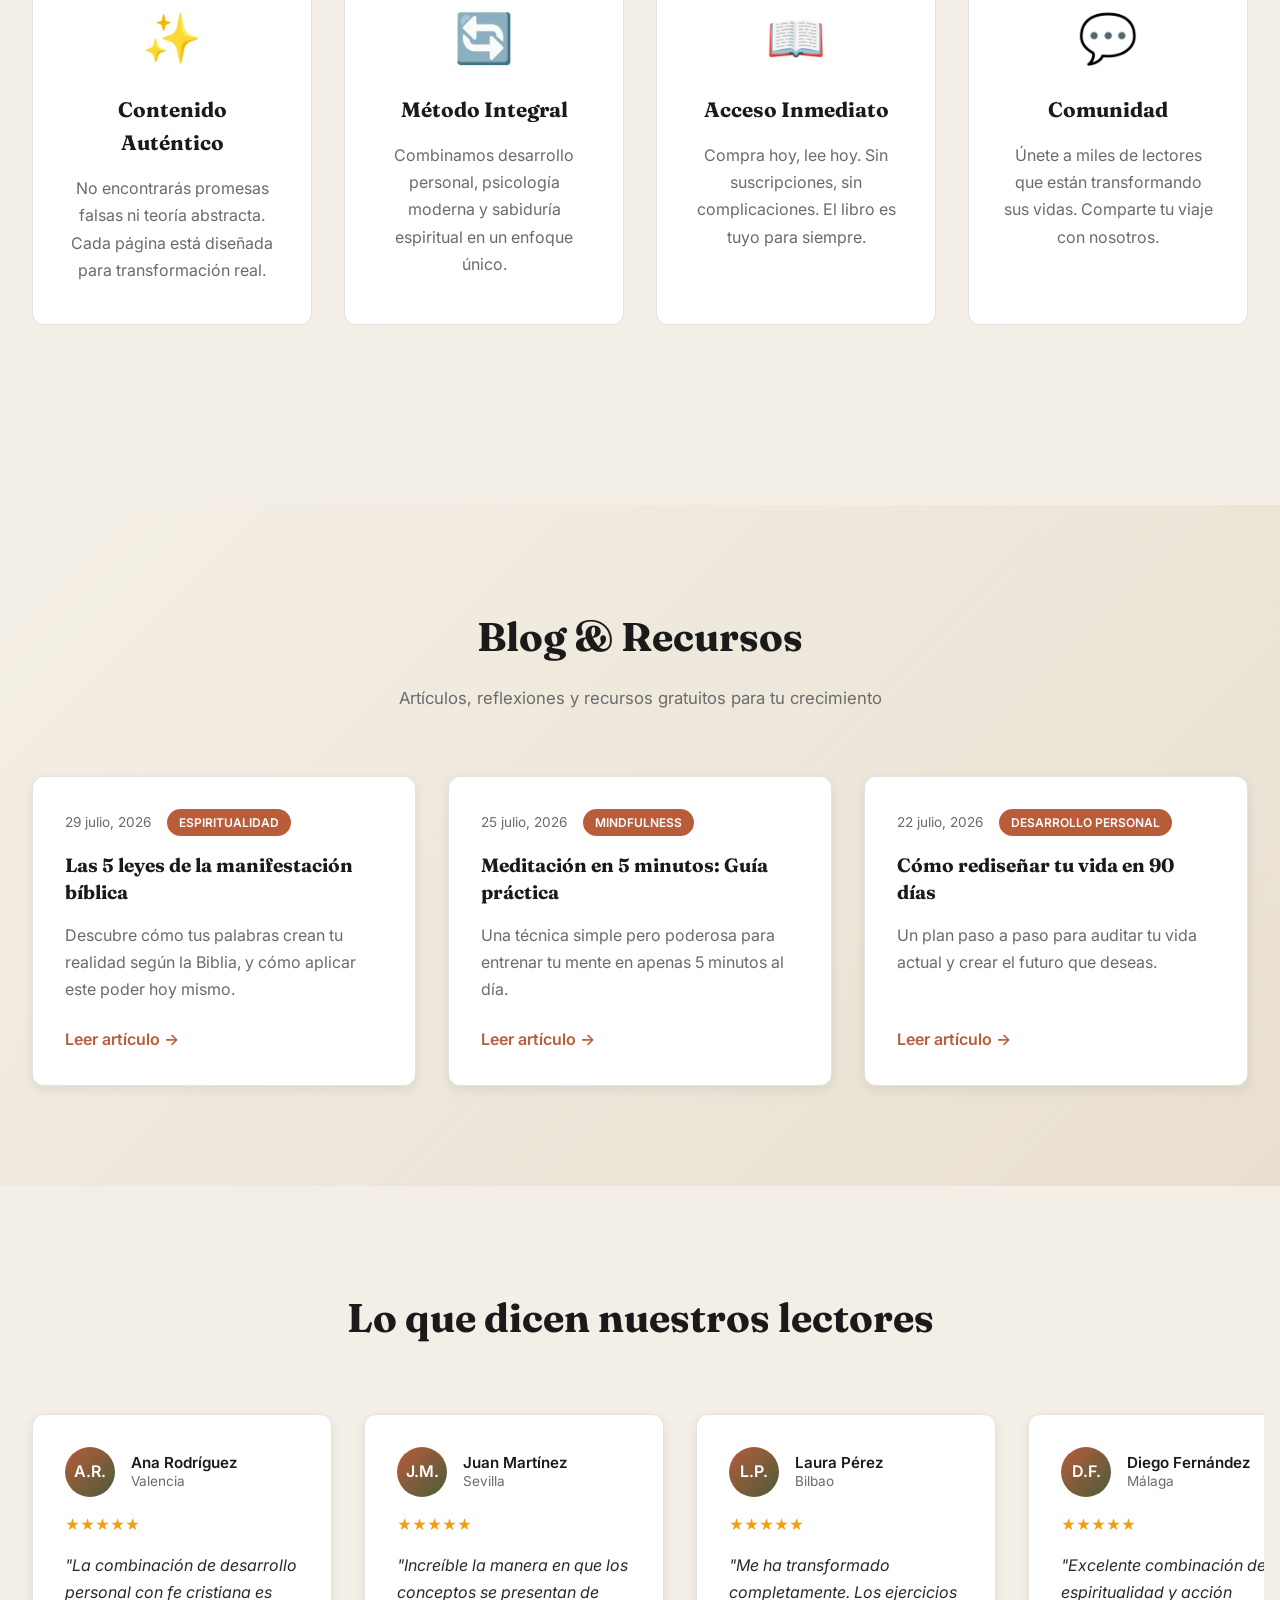
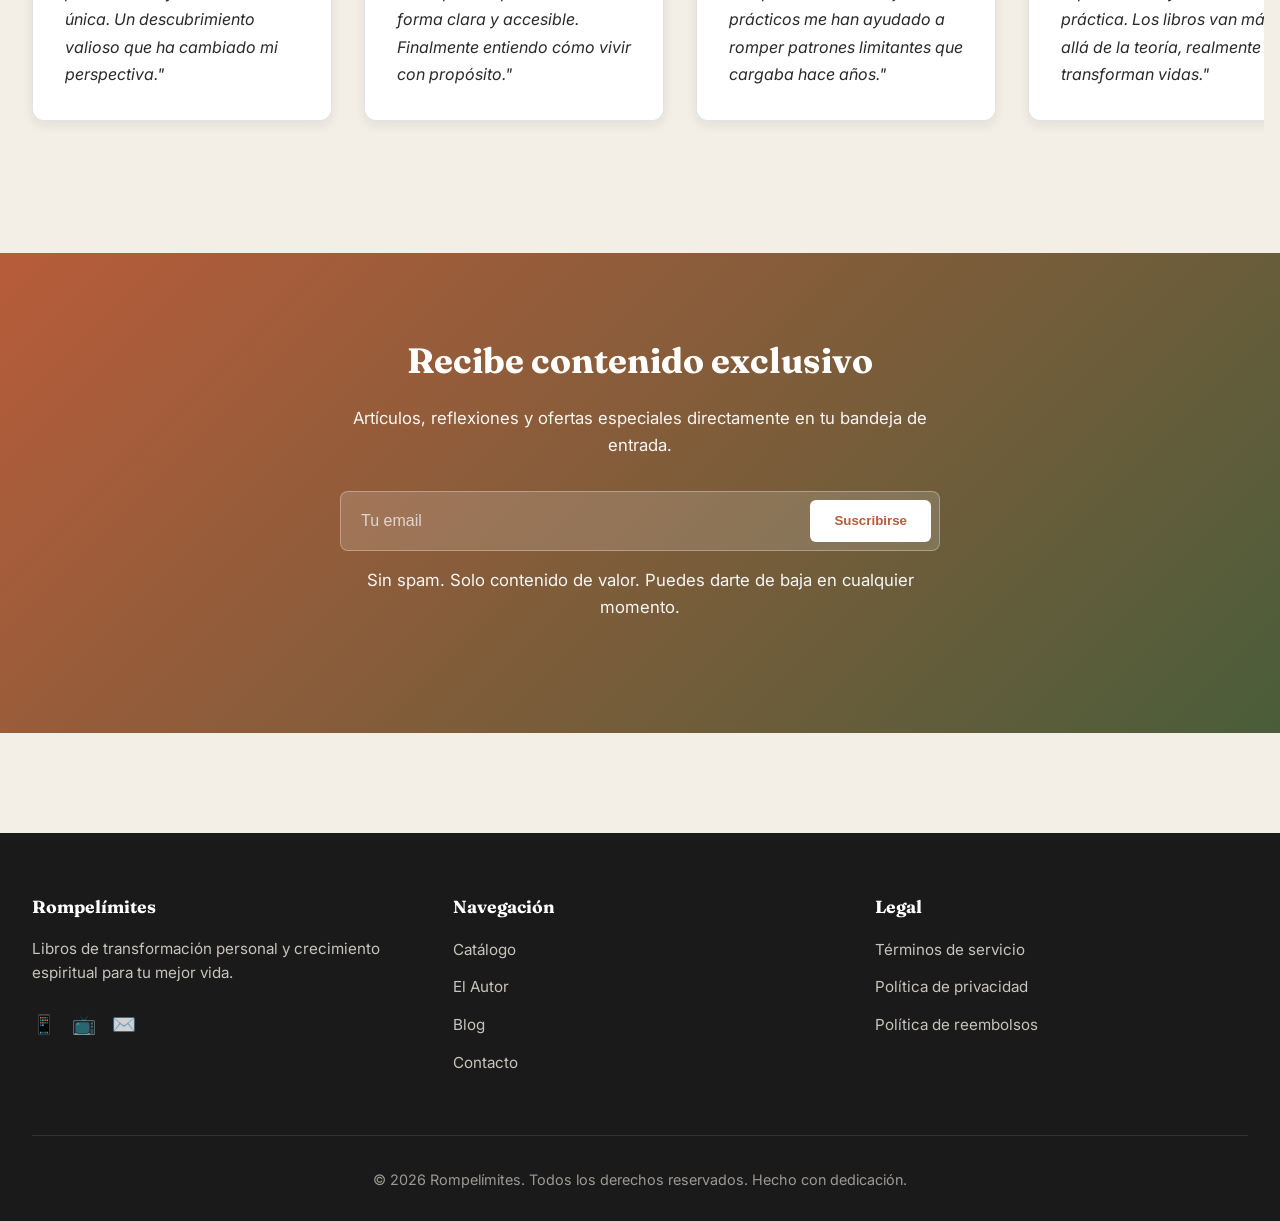
==== commit cef39382: "Remove logo from navigation - Keep clean branding" ====
--- a/index-v2.html
+++ b/index-v2.html
@@ -12,10 +12,7 @@
 <!-- NAV STICKY -->
 <nav class="nav-main">
   <div class="nav-container">
-    <a href="index-v2.html" class="nav-logo">
-      <img src="assets/img/logo-tree.png" alt="Rompelímites" class="nav-logo-img">
-      <span>Rompelímites</span>
-    </a>
+    <a href="index-v2.html" class="nav-logo">Rompelímites</a>
     <div class="nav-menu">
       <a href="#catalogo" class="nav-link">Catálogo</a>
       <a href="#autor" class="nav-link">El Autor</a>
--- a/assets/css/style-v2.css
+++ b/assets/css/style-v2.css
@@ -67,25 +67,11 @@
   text-decoration: none;
   letter-spacing: -0.02em;
   transition: all 0.3s ease;
-  display: flex;
-  align-items: center;
-  gap: 0.8rem;
-}
-
-.nav-logo-img {
-  width: 40px;
-  height: 40px;
-  object-fit: contain;
-  transition: transform 0.3s ease;
 }
 
 .nav-logo:hover {
   color: var(--primary);
   transform: translateY(-2px);
-}
-
-.nav-logo:hover .nav-logo-img {
-  transform: scale(1.1);
 }
 
 .nav-menu {
